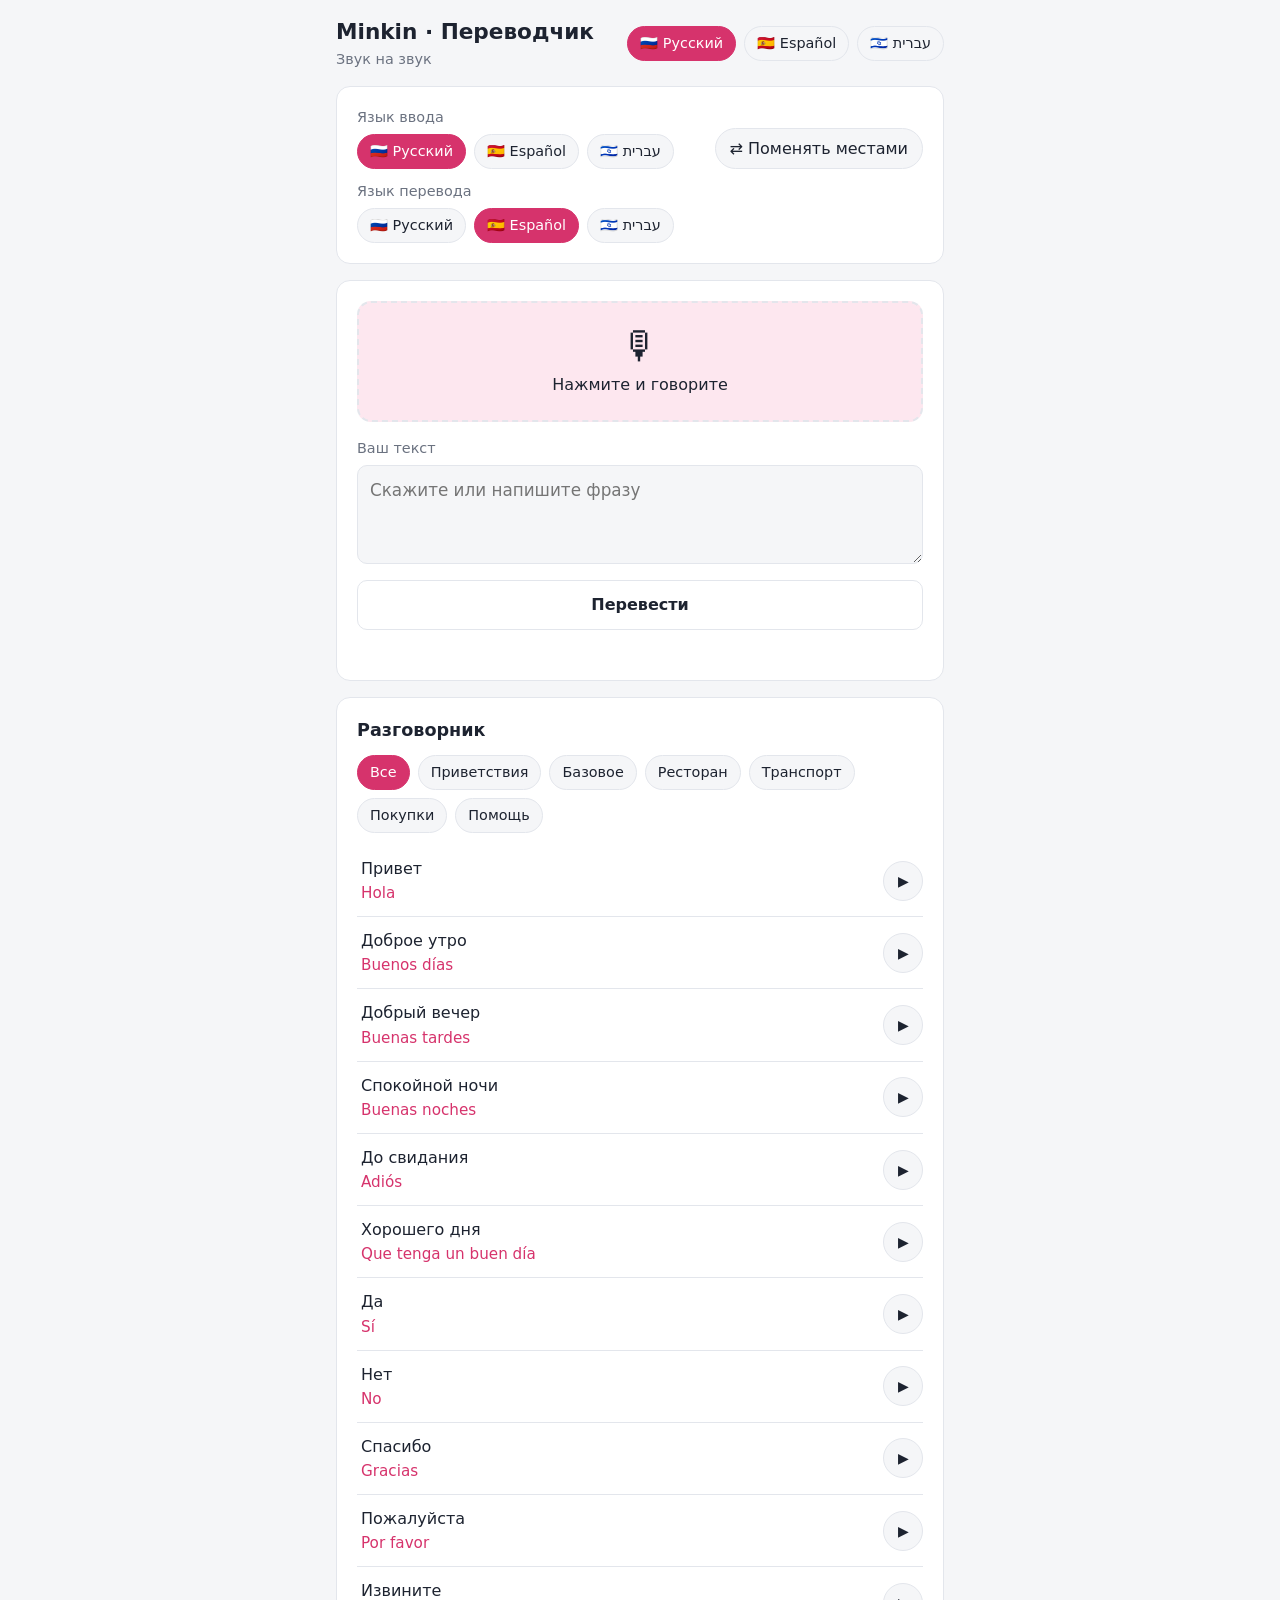
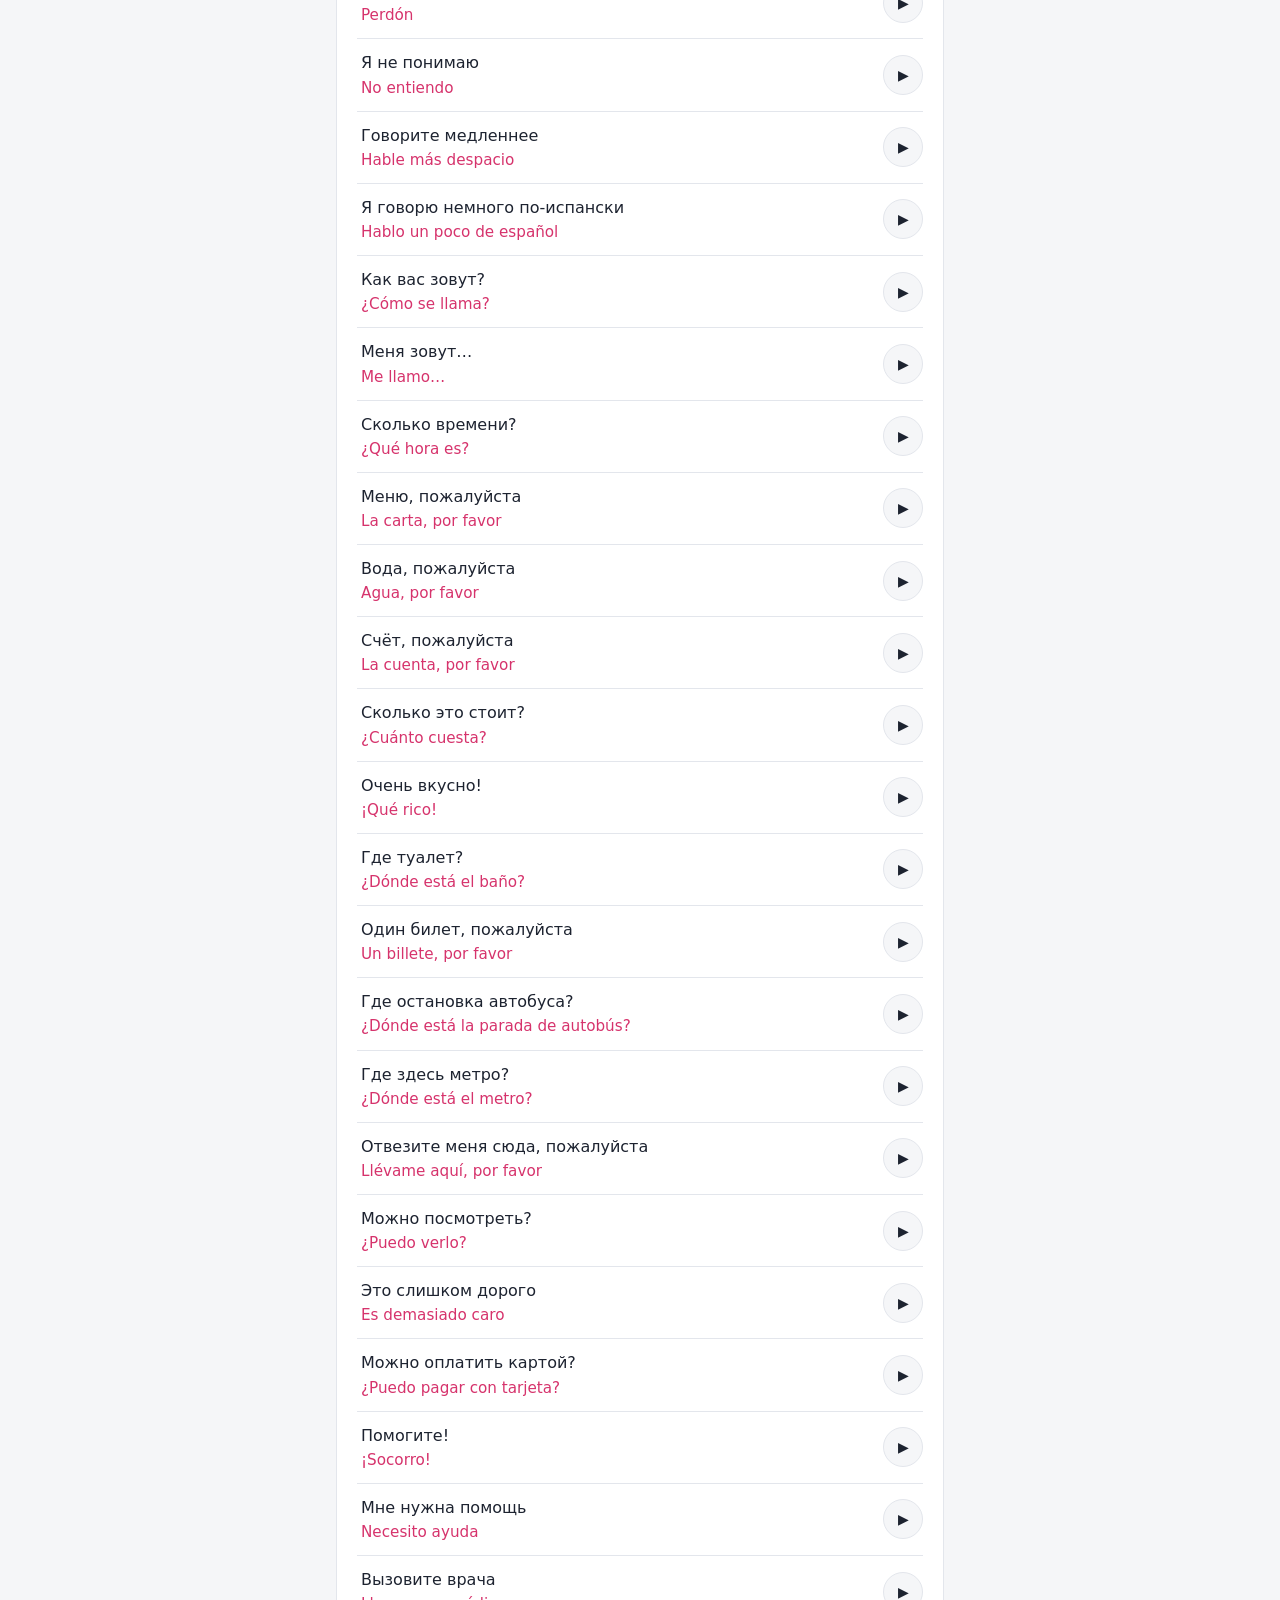
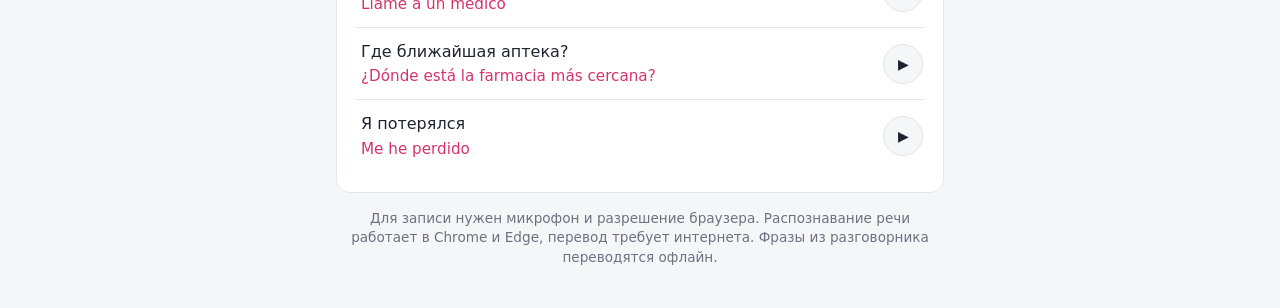
==== index.html @ 47551ef1 "Rename app to Minkin and add sharing of translations - Header and document title: Minkin, tagline pe" ====
<!doctype html>
<html lang="ru">
<head>
<meta charset="utf-8">
<meta name="viewport" content="width=device-width, initial-scale=1, viewport-fit=cover">
<title>Minkin</title>
<style>
:root {
  --bg: #f5f6f8;
  --card: #ffffff;
  --text: #1d2330;
  --muted: #6b7280;
  --accent: #d6336c;
  --accent-soft: #fde7ef;
  --border: #e3e6ec;
  --radius: 14px;
  color-scheme: light;
}

@media (prefers-color-scheme: dark) {
  :root:not([data-theme=light]) {
    --bg: #14171f;
    --card: #1e222c;
    --text: #e8eaf0;
    --muted: #9aa1b2;
    --accent: #ff6b9a;
    --accent-soft: #3a2230;
    --border: #2d3340;
    color-scheme: dark;
  }
}

:root[data-theme=dark] {
  --bg: #14171f;
  --card: #1e222c;
  --text: #e8eaf0;
  --muted: #9aa1b2;
  --accent: #ff6b9a;
  --accent-soft: #3a2230;
  --border: #2d3340;
  color-scheme: dark;
}

* {
  box-sizing: border-box;
}

body {
  margin: 0;
  background: var(--bg);
  color: var(--text);
  font-family: system-ui, -apple-system, 'Segoe UI', Roboto, sans-serif;
  line-height: 1.45;
}

.app {
  max-width: 640px;
  margin: 0 auto;
  padding-block: 16px;
  padding-left: max(16px, env(safe-area-inset-left, 0px));
  padding-right: max(16px, env(safe-area-inset-right, 0px));
}

.app-header {
  display: flex;
  flex-wrap: wrap;
  align-items: center;
  justify-content: space-between;
  gap: 12px;
  margin-bottom: 16px;
}

.brand h1 {
  font-size: 1.35rem;
  margin: 0;
}

.tagline {
  margin: 2px 0 0;
  color: var(--muted);
  font-size: 0.9rem;
}

.share {
  display: flex;
  flex-wrap: wrap;
  gap: 8px;
  margin-top: 12px;
}

.chips {
  display: flex;
  flex-wrap: wrap;
  gap: 8px;
}

.chip {
  border: 1px solid var(--border);
  background: var(--bg);
  color: var(--text);
  padding: 6px 12px;
  border-radius: 999px;
  font: inherit;
  font-size: 0.9rem;
  cursor: pointer;
  white-space: nowrap;
}

.chip.is-active {
  background: var(--accent);
  border-color: var(--accent);
  color: #fff;
}

.card {
  background: var(--card);
  border: 1px solid var(--border);
  border-radius: var(--radius);
  padding: 20px;
  margin-bottom: 16px;
}

.card h2 {
  font-size: 1.1rem;
  margin: 0 0 12px;
}

.lang-row {
  display: flex;
  flex-wrap: wrap;
  align-items: flex-end;
  gap: 12px;
}

.lang-group {
  flex: 1 1 220px;
  min-width: 0;
}

.lang-label {
  display: block;
  font-size: 0.9rem;
  color: var(--muted);
  margin-bottom: 6px;
}

.swap {
  flex: none;
  padding: 8px 14px;
  border-radius: 999px;
  border: 1px solid var(--border);
  background: var(--bg);
  color: var(--text);
  font: inherit;
  cursor: pointer;
}

.mic {
  display: flex;
  flex-direction: column;
  align-items: center;
  gap: 8px;
  width: 100%;
  padding: 24px 12px;
  margin-bottom: 16px;
  border: 2px dashed var(--border);
  border-radius: var(--radius);
  background: var(--accent-soft);
  color: var(--text);
  font: inherit;
  cursor: pointer;
  transition: transform 0.1s ease;
}

.mic:active {
  transform: scale(0.98);
}

.mic:disabled {
  opacity: 0.5;
  cursor: not-allowed;
}

.mic-icon {
  font-size: 2.4rem;
  line-height: 1;
}

.mic.is-listening {
  border-style: solid;
  border-color: var(--accent);
  animation: pulse 1.4s ease-in-out infinite;
}

@keyframes pulse {
  0%, 100% { box-shadow: 0 0 0 0 rgba(214, 51, 108, 0.35); }
  50% { box-shadow: 0 0 0 12px rgba(214, 51, 108, 0); }
}

.field-label {
  display: block;
  font-size: 0.9rem;
  color: var(--muted);
  margin-bottom: 6px;
}

textarea {
  width: 100%;
  padding: 12px;
  border: 1px solid var(--border);
  border-radius: 10px;
  background: var(--bg);
  color: var(--text);
  font: inherit;
  font-size: 1.05rem;
  resize: vertical;
  margin-bottom: 10px;
}

textarea:focus {
  outline: 2px solid var(--accent);
  outline-offset: 1px;
}

.btn {
  width: 100%;
  padding: 12px 16px;
  border-radius: 10px;
  font: inherit;
  font-weight: 600;
  cursor: pointer;
  border: 1px solid transparent;
}

.btn:disabled {
  opacity: 0.6;
  cursor: wait;
}

.btn-primary {
  background: var(--accent);
  color: #fff;
}

.btn-secondary {
  background: transparent;
  color: var(--text);
  border-color: var(--border);
}

.result {
  margin-top: 16px;
  padding: 16px;
  border-radius: 10px;
  background: var(--bg);
  border: 1px solid var(--border);
}

.result-source {
  color: var(--muted);
  margin: 0 0 6px;
}

.result-target {
  font-size: 1.4rem;
  font-weight: 600;
  margin: 0 0 14px;
}

.status {
  min-height: 1.2em;
  margin: 12px 0 0;
  color: var(--muted);
  font-size: 0.95rem;
}

.filters {
  display: flex;
  flex-wrap: wrap;
  gap: 8px;
  margin-bottom: 12px;
}

.phrase-list {
  list-style: none;
  margin: 0;
  padding: 0;
}

.phrase {
  display: flex;
  align-items: center;
  gap: 8px;
  border-top: 1px solid var(--border);
}

.phrase:first-child {
  border-top: 0;
}

.phrase-pick {
  flex: 1;
  display: flex;
  flex-direction: column;
  align-items: flex-start;
  gap: 2px;
  padding: 12px 4px;
  border: 0;
  background: transparent;
  color: var(--text);
  text-align: start;
  font: inherit;
  cursor: pointer;
  min-width: 0;
}

.phrase-target {
  color: var(--accent);
  font-size: 0.95rem;
}

.icon-btn {
  flex: none;
  width: 40px;
  height: 40px;
  border-radius: 50%;
  border: 1px solid var(--border);
  background: var(--bg);
  color: var(--text);
  cursor: pointer;
  font-size: 0.9rem;
}

.footer-note {
  color: var(--muted);
  font-size: 0.85rem;
  text-align: center;
  margin: 8px 0 24px;
}
</style>
</head>
<body>
<main class="app">
  <header class="app-header">
    <div class="brand">
      <h1 data-i18n="appTitle">Minkin · Переводчик</h1>
      <p class="tagline" data-i18n="tagline">Звук на звук</p>
    </div>
    <div class="chips" id="ui-langs" role="radiogroup" data-i18n-aria="uiLang"></div>
  </header>

  <section class="card">
    <div class="lang-row">
      <div class="lang-group">
        <span class="lang-label" data-i18n="inputLabel">Язык ввода</span>
        <div class="chips" id="input-langs" role="radiogroup" data-i18n-aria="inputLabel"></div>
      </div>
      <button type="button" id="swap-btn" class="swap" data-i18n="swap">⇄ Поменять местами</button>
      <div class="lang-group">
        <span class="lang-label" data-i18n="outputLabel">Язык перевода</span>
        <div class="chips" id="output-langs" role="radiogroup" data-i18n-aria="outputLabel"></div>
      </div>
    </div>
  </section>

  <section class="card">
    <button type="button" id="mic" class="mic">
      <span class="mic-icon" aria-hidden="true">🎙</span>
      <span id="mic-label"></span>
    </button>

    <label class="field-label" for="source-text" data-i18n="textLabel">Ваш текст</label>
    <textarea id="source-text" rows="3" data-i18n-placeholder="textPlaceholder"></textarea>
    <button type="button" id="translate-btn" class="btn btn-secondary" data-i18n="translate">Перевести</button>

    <div id="result" class="result" hidden>
      <p class="result-source" id="result-source" dir="auto"></p>
      <p class="result-target" id="result-target"></p>
      <button type="button" id="play-btn" class="btn btn-primary" data-i18n="play">▶ Воспроизвести</button>
      <div class="share">
        <button type="button" id="share-native" class="chip" data-i18n="share">Поделиться</button>
        <button type="button" id="share-wa" class="chip">WhatsApp</button>
        <button type="button" id="share-mail" class="chip" data-i18n="email">Email</button>
        <button type="button" id="share-copy" class="chip" data-i18n="copy">Копировать</button>
      </div>
    </div>

    <p id="status" class="status" role="status" aria-live="polite"></p>
  </section>

  <section class="card">
    <h2 data-i18n="phrasebook">Разговорник</h2>
    <div class="filters chips" id="filters"></div>
    <ul class="phrase-list" id="phrase-list"></ul>
  </section>

  <p class="footer-note" data-i18n="footer"></p>
</main>

<script>
const LANGS = {
  ru: { name: 'Русский', flag: '🇷🇺', speech: 'ru-RU', api: 'ru', dir: 'ltr' },
  es: { name: 'Español', flag: '🇪🇸', speech: 'es-ES', api: 'es', dir: 'ltr' },
  he: { name: 'עברית', flag: '🇮🇱', speech: 'he-IL', api: 'he', dir: 'rtl' },
};
const CODES = Object.keys(LANGS);
const CATEGORIES = ['greet', 'basic', 'food', 'transport', 'shop', 'help'];
const TRANSLATE_URL = 'https://api.mymemory.translated.net/get';
const MIC_ERRORS = {
  'not-allowed': 'micNotAllowed',
  'no-speech': 'noSpeech',
  'audio-capture': 'micNotFound',
  network: 'networkError',
};

const UI = {
  ru: {
    appTitle: 'Minkin · Переводчик',
    tagline: 'Звук на звук',
    share: 'Поделиться',
    email: 'Email',
    copy: 'Копировать',
    copied: 'Скопировано',
    copyError: 'Не удалось скопировать',
    uiLang: 'Язык интерфейса',
    inputLabel: 'Язык ввода',
    outputLabel: 'Язык перевода',
    swap: '⇄ Поменять местами',
    micIdle: 'Нажмите и говорите',
    micListening: 'Слушаю… нажмите, чтобы остановить',
    micUnsupported: 'Микрофон недоступен в этом браузере',
    textLabel: 'Ваш текст',
    textPlaceholder: 'Скажите или напишите фразу',
    translate: 'Перевести',
    play: '▶ Воспроизвести',
    phrasebook: 'Разговорник',
    all: 'Все',
    enterText: 'Сначала скажите или напишите фразу.',
    translating: 'Перевожу…',
    translateError: 'Не удалось перевести',
    checkInternet: 'Проверьте интернет или попробуйте фразу из разговорника.',
    noSpeech: 'Речь не распознана. Попробуйте ещё раз.',
    micNotAllowed: 'Нет доступа к микрофону. Разрешите его в настройках браузера.',
    micNotFound: 'Микрофон не найден.',
    networkError: 'Ошибка сети при распознавании речи.',
    speechUnsupported: 'Распознавание речи не поддерживается этим браузером. Введите текст вручную.',
    ttsUnsupported: 'Озвучка не поддерживается этим браузером.',
    footer: 'Для записи нужен микрофон и разрешение браузера. Распознавание речи работает в Chrome и Edge, перевод требует интернета. Фразы из разговорника переводятся офлайн.',
    showTranslation: 'Показать перевод',
    playAria: 'Воспроизвести',
    categories: { greet: 'Приветствия', basic: 'Базовое', food: 'Ресторан', transport: 'Транспорт', shop: 'Покупки', help: 'Помощь' },
  },
  es: {
    appTitle: 'Minkin · Traductor',
    tagline: 'Sonido a sonido',
    share: 'Compartir',
    email: 'Correo',
    copy: 'Copiar',
    copied: 'Copiado',
    copyError: 'No se pudo copiar',
    uiLang: 'Idioma de la aplicación',
    inputLabel: 'Idioma de entrada',
    outputLabel: 'Idioma de traducción',
    swap: '⇄ Intercambiar',
    micIdle: 'Pulse y hable',
    micListening: 'Escuchando… pulse para parar',
    micUnsupported: 'El micrófono no está disponible en este navegador',
    textLabel: 'Su texto',
    textPlaceholder: 'Hable o escriba una frase',
    translate: 'Traducir',
    play: '▶ Reproducir',
    phrasebook: 'Guía de frases',
    all: 'Todas',
    enterText: 'Primero diga o escriba una frase.',
    translating: 'Traduciendo…',
    translateError: 'No se pudo traducir',
    checkInternet: 'Compruebe la conexión o pruebe una frase de la guía.',
    noSpeech: 'No se reconoció la voz. Inténtelo de nuevo.',
    micNotAllowed: 'No hay acceso al micrófono. Permítalo en la configuración del navegador.',
    micNotFound: 'No se encontró ningún micrófono.',
    networkError: 'Error de red al reconocer la voz.',
    speechUnsupported: 'Este navegador no admite el reconocimiento de voz. Escriba el texto a mano.',
    ttsUnsupported: 'Este navegador no admite la reproducción de voz.',
    footer: 'Para grabar se necesitan el micrófono y su permiso. El reconocimiento de voz funciona en Chrome y Edge; la traducción necesita internet. Las frases de la guía se traducen sin conexión.',
    showTranslation: 'Ver traducción',
    playAria: 'Reproducir',
    categories: { greet: 'Saludos', basic: 'Básico', food: 'Restaurante', transport: 'Transporte', shop: 'Compras', help: 'Ayuda' },
  },
  he: {
    appTitle: 'Minkin · מתרגם',
    tagline: 'קול לקול',
    share: 'שתף',
    email: 'אימייל',
    copy: 'העתק',
    copied: 'הועתק',
    copyError: 'ההעתקה נכשלה',
    uiLang: 'שפת הממשק',
    inputLabel: 'שפת קלט',
    outputLabel: 'שפת תרגום',
    swap: '⇄ החלף',
    micIdle: 'לחצו ודברו',
    micListening: 'מקשיב… לחצו כדי לעצור',
    micUnsupported: 'המיקרופון אינו זמין בדפדפן הזה',
    textLabel: 'הטקסט שלכם',
    textPlaceholder: 'דברו או הקלידו משפט',
    translate: 'תרגם',
    play: '▶ השמע',
    phrasebook: 'שיחון',
    all: 'הכול',
    enterText: 'קודם דברו או הקלידו משפט.',
    translating: 'מתרגם…',
    translateError: 'התרגום נכשל',
    checkInternet: 'בדקו את החיבור לאינטרנט או נסו משפט מהשיחון.',
    noSpeech: 'הדיבור לא זוהה. נסו שוב.',
    micNotAllowed: 'אין גישה למיקרופון. אשרו אותה בהגדרות הדפדפן.',
    micNotFound: 'לא נמצא מיקרופון.',
    networkError: 'שגיאת רשת בזיהוי הדיבור.',
    speechUnsupported: 'הדפדפן הזה לא תומך בזיהוי דיבור. הקלידו את הטקסט.',
    ttsUnsupported: 'הדפדפן הזה לא תומך בהשמעה קולית.',
    footer: 'להקלטה צריך מיקרופון ואישור הדפדפן. זיהוי הדיבור עובד ב-Chrome וב-Edge; התרגום דורש אינטרנט. משפטי השיחון מתורגמים גם בלי אינטרנט.',
    showTranslation: 'הצג תרגום',
    playAria: 'השמע',
    categories: { greet: 'ברכות', basic: 'בסיסי', food: 'מסעדה', transport: 'תחבורה', shop: 'קניות', help: 'עזרה' },
  },
};

// Фразы разговорника. category — id раздела, ru / es / he — текст на каждом языке.
const PHRASES = [
  { category: 'greet', ru: 'Привет', he: 'שלום', es: 'Hola' },
  { category: 'greet', ru: 'Доброе утро', he: 'בוקר טוב', es: 'Buenos días' },
  { category: 'greet', ru: 'Добрый вечер', he: 'ערב טוב', es: 'Buenas tardes' },
  { category: 'greet', ru: 'Спокойной ночи', he: 'לילה טוב', es: 'Buenas noches' },
  { category: 'greet', ru: 'До свидания', he: 'להתראות', es: 'Adiós' },
  { category: 'greet', ru: 'Хорошего дня', he: 'יום טוב', es: 'Que tenga un buen día' },

  { category: 'basic', ru: 'Да', he: 'כן', es: 'Sí' },
  { category: 'basic', ru: 'Нет', he: 'לא', es: 'No' },
  { category: 'basic', ru: 'Спасибо', he: 'תודה', es: 'Gracias' },
  { category: 'basic', ru: 'Пожалуйста', he: 'בבקשה', es: 'Por favor' },
  { category: 'basic', ru: 'Извините', he: 'סליחה', es: 'Perdón' },
  { category: 'basic', ru: 'Я не понимаю', he: 'אני לא מבין', es: 'No entiendo' },
  { category: 'basic', ru: 'Говорите медленнее', he: 'תדבר לאט', es: 'Hable más despacio' },
  { category: 'basic', ru: 'Я говорю немного по-испански', he: 'אני מדבר קצת ספרדית', es: 'Hablo un poco de español' },
  { category: 'basic', ru: 'Как вас зовут?', he: 'איך קוראים לך?', es: '¿Cómo se llama?' },
  { category: 'basic', ru: 'Меня зовут…', he: 'קוראים לי…', es: 'Me llamo…' },
  { category: 'basic', ru: 'Сколько времени?', he: 'מה השעה?', es: '¿Qué hora es?' },

  { category: 'food', ru: 'Меню, пожалуйста', he: 'תפריט, בבקשה', es: 'La carta, por favor' },
  { category: 'food', ru: 'Вода, пожалуйста', he: 'מים, בבקשה', es: 'Agua, por favor' },
  { category: 'food', ru: 'Счёт, пожалуйста', he: 'החשבון, בבקשה', es: 'La cuenta, por favor' },
  { category: 'food', ru: 'Сколько это стоит?', he: 'כמה זה עולה?', es: '¿Cuánto cuesta?' },
  { category: 'food', ru: 'Очень вкусно!', he: 'טעים מאוד!', es: '¡Qué rico!' },
  { category: 'food', ru: 'Где туалет?', he: 'איפה השירותים?', es: '¿Dónde está el baño?' },

  { category: 'transport', ru: 'Один билет, пожалуйста', he: 'כרטיס אחד, בבקשה', es: 'Un billete, por favor' },
  { category: 'transport', ru: 'Где остановка автобуса?', he: 'איפה התחנה של האוטובוס?', es: '¿Dónde está la parada de autobús?' },
  { category: 'transport', ru: 'Где здесь метро?', he: 'איפה הרכבת התחתית?', es: '¿Dónde está el metro?' },
  { category: 'transport', ru: 'Отвезите меня сюда, пожалуйста', he: 'תיקח אותי לכאן, בבקשה', es: 'Llévame aquí, por favor' },

  { category: 'shop', ru: 'Можно посмотреть?', he: 'אפשר לראות?', es: '¿Puedo verlo?' },
  { category: 'shop', ru: 'Это слишком дорого', he: 'זה יקר מדי', es: 'Es demasiado caro' },
  { category: 'shop', ru: 'Можно оплатить картой?', he: 'אפשר לשלם בכרטיס?', es: '¿Puedo pagar con tarjeta?' },

  { category: 'help', ru: 'Помогите!', he: 'עזרה!', es: '¡Socorro!' },
  { category: 'help', ru: 'Мне нужна помощь', he: 'אני צריך עזרה', es: 'Necesito ayuda' },
  { category: 'help', ru: 'Вызовите врача', he: 'תקראו לרופא', es: 'Llame a un médico' },
  { category: 'help', ru: 'Где ближайшая аптека?', he: 'איפה בית המרקחת הכי קרוב?', es: '¿Dónde está la farmacia más cercana?' },
  { category: 'help', ru: 'Я потерялся', he: 'אני אבוד', es: 'Me he perdido' },
];

const SpeechRecognitionAPI = window.SpeechRecognition || window.webkitSpeechRecognition;

const state = {
  ui: 'ru',
  source: 'ru',
  target: 'es',
  recognizer: null,
  filter: 'all',
};

const el = {
  uiLangs: document.getElementById('ui-langs'),
  inputLangs: document.getElementById('input-langs'),
  outputLangs: document.getElementById('output-langs'),
  swapBtn: document.getElementById('swap-btn'),
  mic: document.getElementById('mic'),
  micLabel: document.getElementById('mic-label'),
  sourceText: document.getElementById('source-text'),
  translateBtn: document.getElementById('translate-btn'),
  result: document.getElementById('result'),
  resultSource: document.getElementById('result-source'),
  resultTarget: document.getElementById('result-target'),
  playBtn: document.getElementById('play-btn'),
  shareNative: document.getElementById('share-native'),
  shareWa: document.getElementById('share-wa'),
  shareMail: document.getElementById('share-mail'),
  shareCopy: document.getElementById('share-copy'),
  status: document.getElementById('status'),
  filters: document.getElementById('filters'),
  phraseList: document.getElementById('phrase-list'),
};

function t(key) {
  const dict = UI[state.ui] || UI.ru;
  return dict[key] !== undefined ? dict[key] : UI.ru[key];
}

function loadPrefs() {
  try {
    const saved = JSON.parse(localStorage.getItem('phrasebook-prefs') || '{}');
    if (UI[saved.ui]) state.ui = saved.ui;
    if (LANGS[saved.source]) state.source = saved.source;
    if (LANGS[saved.target]) state.target = saved.target;
  } catch (error) {
    console.warn(error);
  }
  if (state.source === state.target) {
    state.target = CODES.find((code) => code !== state.source);
  }
}

function savePrefs() {
  try {
    localStorage.setItem('phrasebook-prefs', JSON.stringify({
      ui: state.ui,
      source: state.source,
      target: state.target,
    }));
  } catch (error) {
    console.warn(error);
  }
}

function setStatus(message) {
  el.status.textContent = message;
}

function chipButton(code, active, onClick) {
  const btn = document.createElement('button');
  btn.type = 'button';
  btn.className = 'chip' + (active ? ' is-active' : '');
  btn.setAttribute('role', 'radio');
  btn.setAttribute('aria-checked', String(active));
  btn.textContent = `${LANGS[code].flag} ${LANGS[code].name}`;
  btn.addEventListener('click', onClick);
  return btn;
}

function renderUiLangs() {
  el.uiLangs.innerHTML = '';
  CODES.forEach((code) => {
    el.uiLangs.appendChild(chipButton(code, state.ui === code, () => {
      state.ui = code;
      savePrefs();
      applyUI();
    }));
  });
}

function renderLangChips() {
  el.inputLangs.innerHTML = '';
  el.outputLangs.innerHTML = '';
  CODES.forEach((code) => {
    el.inputLangs.appendChild(chipButton(code, state.source === code, () => setSource(code)));
    el.outputLangs.appendChild(chipButton(code, state.target === code, () => setTarget(code)));
  });
}

function categoryName(id) {
  return id === 'all' ? t('all') : UI[state.ui].categories[id];
}

function renderFilters() {
  el.filters.innerHTML = '';
  ['all', ...CATEGORIES].forEach((id) => {
    const btn = document.createElement('button');
    btn.type = 'button';
    btn.className = 'chip' + (state.filter === id ? ' is-active' : '');
    btn.textContent = categoryName(id);
    btn.addEventListener('click', () => {
      state.filter = id;
      renderFilters();
      renderPhrases();
    });
    el.filters.appendChild(btn);
  });
}

function renderPhrases() {
  const visible = PHRASES.filter((p) => state.filter === 'all' || p.category === state.filter);
  el.phraseList.innerHTML = '';

  visible.forEach((phrase) => {
    const item = document.createElement('li');
    item.className = 'phrase';

    const pick = document.createElement('button');
    pick.type = 'button';
    pick.className = 'phrase-pick';
    pick.setAttribute('aria-label', `${t('showTranslation')}: ${phrase[state.source]}`);

    const source = document.createElement('span');
    source.lang = state.source;
    source.dir = LANGS[state.source].dir;
    source.textContent = phrase[state.source];

    const target = document.createElement('span');
    target.className = 'phrase-target';
    target.lang = state.target;
    target.dir = LANGS[state.target].dir;
    target.textContent = phrase[state.target];

    pick.append(source, target);
    pick.addEventListener('click', () => {
      el.sourceText.value = phrase[state.source];
      showResult(phrase[state.source], phrase[state.target]);
    });

    const play = document.createElement('button');
    play.type = 'button';
    play.className = 'icon-btn';
    play.setAttribute('aria-label', `${t('playAria')}: ${phrase[state.target]}`);
    play.textContent = '▶';
    play.addEventListener('click', () => speak(phrase[state.target], state.target));

    item.append(pick, play);
    el.phraseList.appendChild(item);
  });
}

function updateMicLabel() {
  if (!SpeechRecognitionAPI) {
    el.micLabel.textContent = t('micUnsupported');
  } else {
    el.micLabel.textContent = state.recognizer ? t('micListening') : t('micIdle');
  }
  el.mic.classList.toggle('is-listening', Boolean(state.recognizer));
  el.mic.disabled = !SpeechRecognitionAPI;
}

function applyUI() {
  document.documentElement.lang = state.ui;
  document.documentElement.dir = LANGS[state.ui] && state.ui === 'he' ? 'rtl' : 'ltr';
  document.title = t('appTitle');
  document.querySelectorAll('[data-i18n]').forEach((node) => {
    node.textContent = t(node.dataset.i18n);
  });
  document.querySelectorAll('[data-i18n-placeholder]').forEach((node) => {
    node.placeholder = t(node.dataset.i18nPlaceholder);
  });
  document.querySelectorAll('[data-i18n-aria]').forEach((node) => {
    node.setAttribute('aria-label', t(node.dataset.i18nAria));
  });
  renderUiLangs();
  renderLangChips();
  renderFilters();
  renderPhrases();
  updateMicLabel();
}

// Меняет языки. Если сменился язык ввода, старый текст очищается.
function setLanguages(source, target) {
  if (source === target) return;
  const sourceChanged = source !== state.source;
  stopMic();
  state.source = source;
  state.target = target;
  if (sourceChanged) el.sourceText.value = '';
  el.sourceText.lang = source;
  el.sourceText.dir = LANGS[source].dir;
  el.result.hidden = true;
  setStatus('');
  savePrefs();
  renderLangChips();
  renderPhrases();
}

function setSource(code) {
  if (code === state.target) {
    setLanguages(code, state.source);
  } else {
    setLanguages(code, state.target);
  }
}

function setTarget(code) {
  if (code === state.source) {
    setLanguages(state.target, code);
  } else {
    setLanguages(state.source, code);
  }
}

function swapLanguages() {
  const translated = el.result.hidden ? '' : el.resultTarget.textContent;
  setLanguages(state.target, state.source);
  if (translated) el.sourceText.value = translated;
}

function normalize(text) {
  return text
    .toLowerCase()
    .replace(/[.,!?¿¡;:'«»—…-]/g, ' ')
    .replace(/\s+/g, ' ')
    .trim();
}

function findPhrase(text) {
  const query = normalize(text);
  if (!query) return null;
  return PHRASES.find((phrase) => normalize(phrase[state.source]) === query) || null;
}

function showResult(sourceText, targetText) {
  el.resultSource.textContent = sourceText;
  el.resultSource.lang = state.source;
  el.resultSource.dir = LANGS[state.source].dir;
  el.resultTarget.textContent = targetText;
  el.resultTarget.lang = state.target;
  el.resultTarget.dir = LANGS[state.target].dir;
  el.result.hidden = false;
  setStatus('');
}

// Текст для отправки: исходная фраза, перевод и подпись приложения.
function shareText() {
  return `${el.resultSource.textContent}\n${el.resultTarget.textContent}\n\nMinkin`;
}

async function shareNative() {
  try {
    await navigator.share({ title: 'Minkin', text: shareText() });
  } catch (error) {
    if (error.name !== 'AbortError') setStatus(error.message);
  }
}

function shareWhatsApp() {
  window.open(`https://wa.me/?text=${encodeURIComponent(shareText())}`, '_blank', 'noopener');
}

function shareEmail() {
  location.href = `mailto:?subject=${encodeURIComponent('Minkin')}&body=${encodeURIComponent(shareText())}`;
}

async function copyText() {
  try {
    await navigator.clipboard.writeText(shareText());
    setStatus(t('copied'));
  } catch (error) {
    setStatus(t('copyError'));
  }
}

function speak(text, lang) {
  if (!('speechSynthesis' in window)) {
    setStatus(t('ttsUnsupported'));
    return;
  }
  speechSynthesis.cancel();
  const utterance = new SpeechSynthesisUtterance(text);
  utterance.lang = LANGS[lang].speech;
  const voice = speechSynthesis.getVoices().find((v) => v.lang.toLowerCase().startsWith(LANGS[lang].api));
  if (voice) utterance.voice = voice;
  utterance.rate = 0.9;
  speechSynthesis.speak(utterance);
}

async function translate() {
  const text = el.sourceText.value.trim();
  if (!text) {
    setStatus(t('enterText'));
    return;
  }

  const phrase = findPhrase(text);
  if (phrase) {
    el.sourceText.value = phrase[state.source];
    showResult(phrase[state.source], phrase[state.target]);
    return;
  }

  setStatus(t('translating'));
  el.translateBtn.disabled = true;
  try {
    const params = new URLSearchParams({
      q: text,
      langpair: `${LANGS[state.source].api}|${LANGS[state.target].api}`,
    });
    const response = await fetch(`${TRANSLATE_URL}?${params}`);
    if (!response.ok) throw new Error(`HTTP ${response.status}`);
    const data = await response.json();
    if (data.responseStatus && data.responseStatus !== 200) {
      throw new Error(data.responseDetails || `статус ${data.responseStatus}`);
    }
    const translated = data.responseData && data.responseData.translatedText;
    if (!translated) throw new Error('пустой ответ');
    showResult(text, translated);
  } catch (error) {
    console.error(error);
    el.result.hidden = true;
    setStatus(`${t('translateError')} (${error.message}). ${t('checkInternet')}`);
  } finally {
    el.translateBtn.disabled = false;
  }
}

function startListening() {
  if (!SpeechRecognitionAPI) {
    setStatus(t('speechUnsupported'));
    return;
  }

  const recognizer = new SpeechRecognitionAPI();
  recognizer.lang = LANGS[state.source].speech;
  recognizer.interimResults = true;
  recognizer.continuous = false;
  recognizer.maxAlternatives = 1;

  let finalText = '';

  recognizer.onresult = (event) => {
    let interim = '';
    for (let i = event.resultIndex; i < event.results.length; i++) {
      const result = event.results[i];
      if (result.isFinal) {
        finalText += result[0].transcript;
      } else {
        interim += result[0].transcript;
      }
    }
    el.sourceText.value = (finalText + interim).trim();
  };

  recognizer.onerror = (event) => {
    if (event.error === 'aborted') return;
    const key = MIC_ERRORS[event.error];
    setStatus(key ? t(key) : event.error);
  };

  recognizer.onend = () => {
    if (state.recognizer !== recognizer) return;
    state.recognizer = null;
    updateMicLabel();
    if (el.sourceText.value.trim()) translate();
  };

  try {
    state.recognizer = recognizer;
    setStatus('');
    recognizer.start();
  } catch (error) {
    state.recognizer = null;
    setStatus(error.message);
  }
  updateMicLabel();
}

// Остановка без перевода: используется при смене языка.
function stopMic() {
  const recognizer = state.recognizer;
  if (!recognizer) return;
  state.recognizer = null;
  recognizer.abort();
  updateMicLabel();
}

function toggleMic() {
  if (state.recognizer) {
    state.recognizer.stop();
  } else {
    startListening();
  }
}

el.mic.addEventListener('click', toggleMic);
el.translateBtn.addEventListener('click', translate);
el.playBtn.addEventListener('click', () => speak(el.resultTarget.textContent, state.target));
el.shareNative.addEventListener('click', shareNative);
el.shareWa.addEventListener('click', shareWhatsApp);
el.shareMail.addEventListener('click', shareEmail);
el.shareCopy.addEventListener('click', copyText);
if (!navigator.share) el.shareNative.hidden = true;
el.swapBtn.addEventListener('click', swapLanguages);
el.sourceText.addEventListener('keydown', (event) => {
  if (event.key === 'Enter' && !event.shiftKey) {
    event.preventDefault();
    translate();
  }
});

loadPrefs();
el.sourceText.lang = state.source;
el.sourceText.dir = LANGS[state.source].dir;
applyUI();
</script>
</body>
</html>
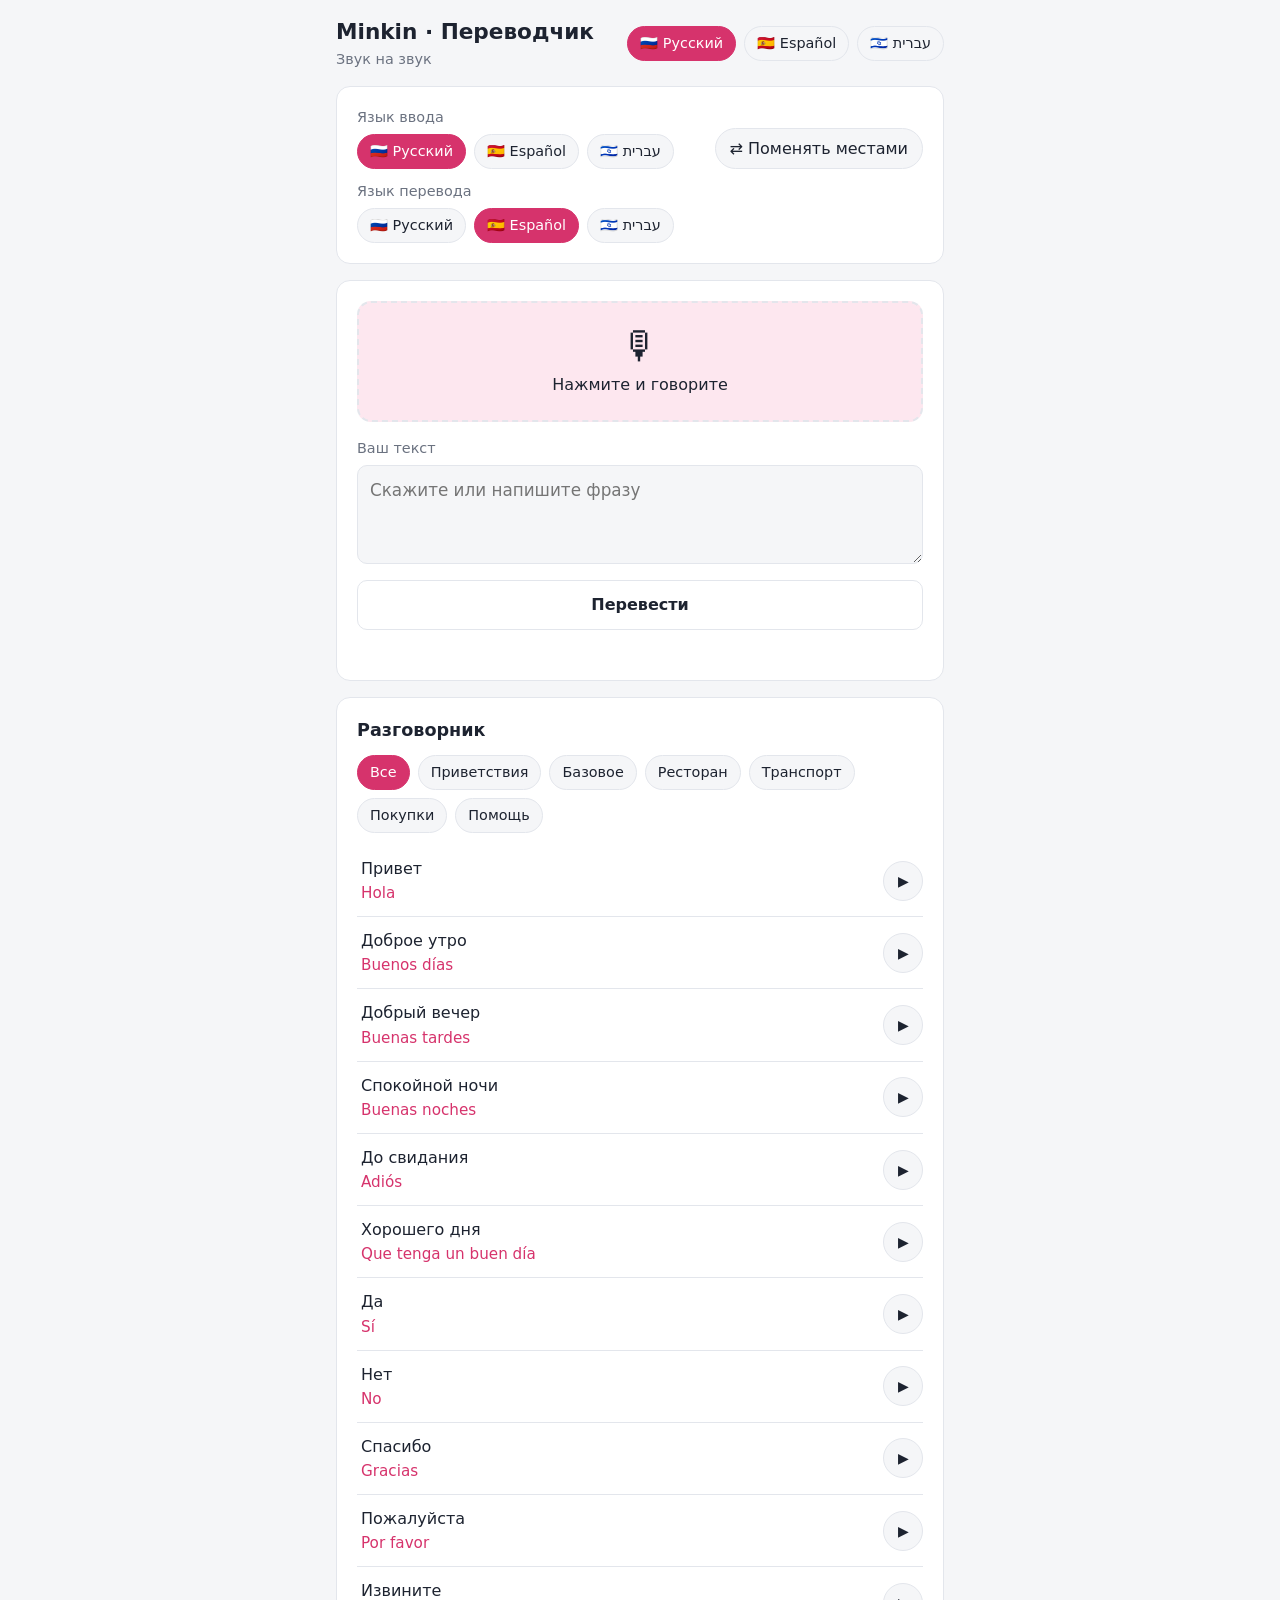
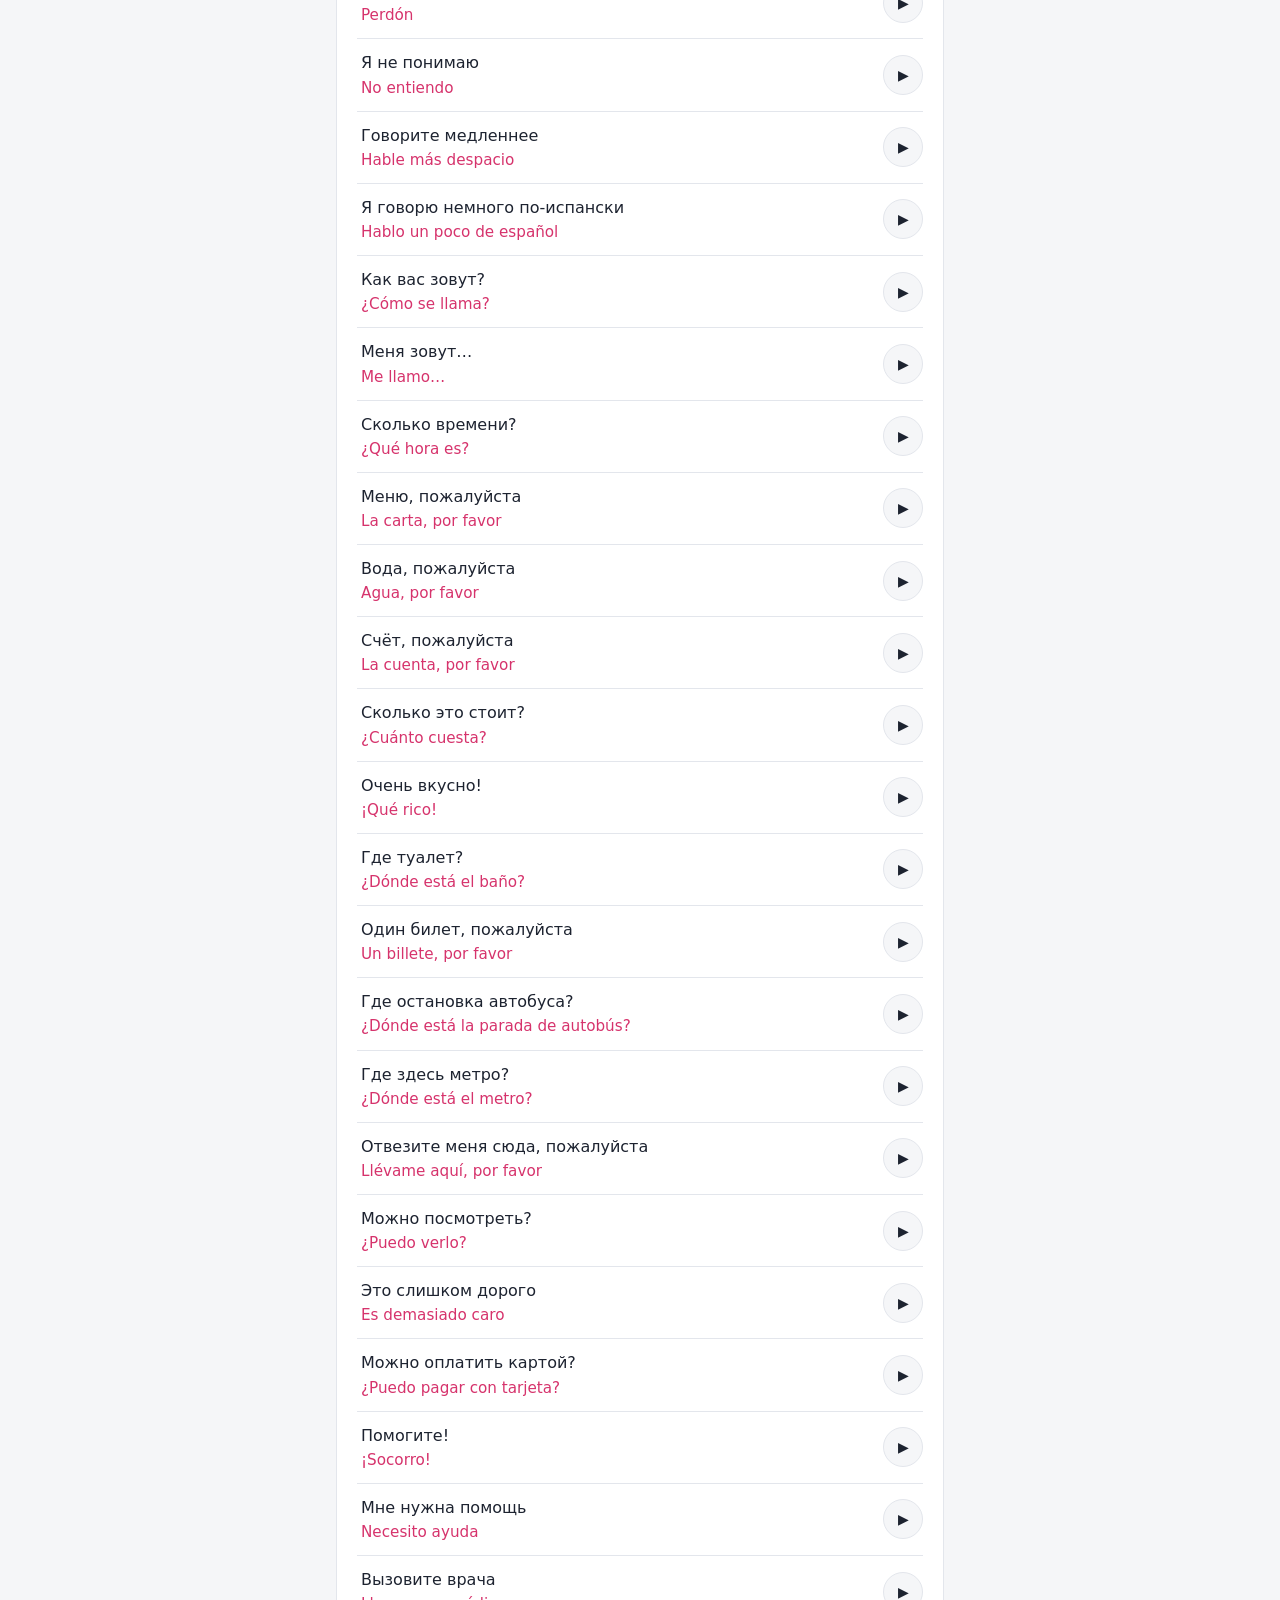
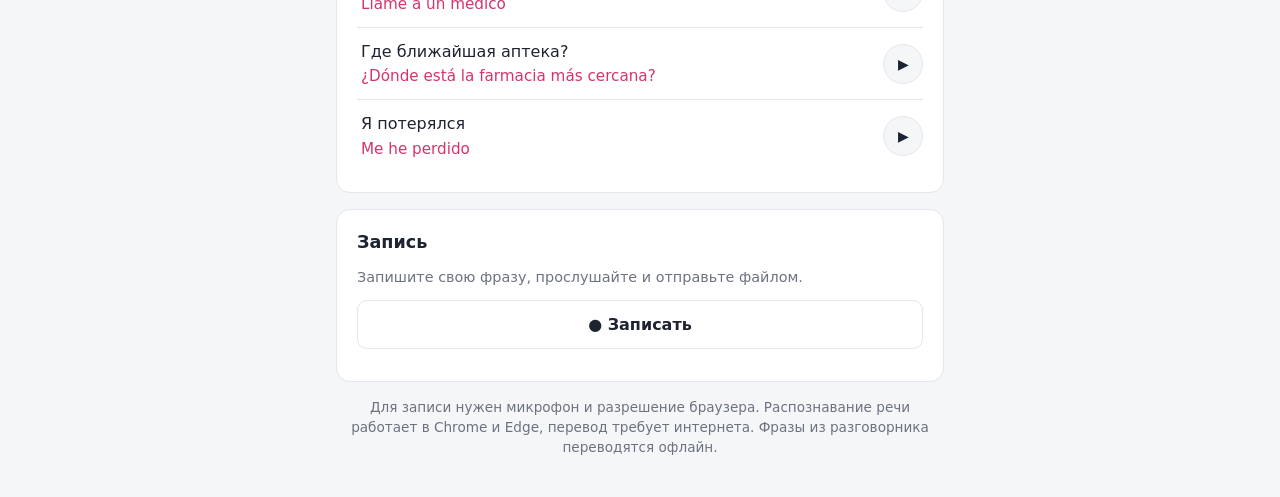
==== commit 997956e8: "Add free audio recording and sharing - Record the user's speech to an audio file in the browser (Med" ====
--- a/index.html
+++ b/index.html
@@ -81,11 +81,38 @@
   font-size: 0.9rem;
 }
 
+[hidden] {
+  display: none !important;
+}
+
 .share {
   display: flex;
   flex-wrap: wrap;
   gap: 8px;
   margin-top: 12px;
+}
+
+.hint {
+  margin: 0 0 12px;
+  color: var(--muted);
+  font-size: 0.9rem;
+}
+
+.rec-audio {
+  width: 100%;
+  margin-top: 12px;
+}
+
+.btn-record.is-recording {
+  background: var(--accent);
+  border-color: var(--accent);
+  color: #fff;
+}
+
+a.chip {
+  text-decoration: none;
+  display: inline-flex;
+  align-items: center;
 }
 
 .chips {
@@ -394,6 +421,17 @@
     <ul class="phrase-list" id="phrase-list"></ul>
   </section>
 
+  <section class="card">
+    <h2 data-i18n="recordTitle">Запись</h2>
+    <p class="hint" data-i18n="recordHint">Запишите свою фразу, прослушайте и отправьте файлом.</p>
+    <button type="button" id="record-btn" class="btn btn-secondary btn-record" data-i18n="record">● Записать</button>
+    <audio id="rec-audio" class="rec-audio" controls hidden></audio>
+    <div class="share">
+      <button type="button" id="share-audio" class="chip" data-i18n="shareAudio" hidden>Поделиться записью</button>
+      <a id="rec-download" class="chip" data-i18n="download" hidden>Скачать запись</a>
+    </div>
+  </section>
+
   <p class="footer-note" data-i18n="footer"></p>
 </main>
 
@@ -422,6 +460,13 @@
     copy: 'Копировать',
     copied: 'Скопировано',
     copyError: 'Не удалось скопировать',
+    recordTitle: 'Запись',
+    recordHint: 'Запишите свою фразу, прослушайте и отправьте файлом.',
+    record: '● Записать',
+    stopRecord: '■ Остановить запись',
+    shareAudio: 'Поделиться записью',
+    download: 'Скачать запись',
+    recordUnsupported: 'Запись не поддерживается этим браузером.',
     uiLang: 'Язык интерфейса',
     inputLabel: 'Язык ввода',
     outputLabel: 'Язык перевода',
@@ -458,6 +503,13 @@
     copy: 'Copiar',
     copied: 'Copiado',
     copyError: 'No se pudo copiar',
+    recordTitle: 'Grabación',
+    recordHint: 'Grabe su frase, escúchela y envíela como archivo.',
+    record: '● Grabar',
+    stopRecord: '■ Parar grabación',
+    shareAudio: 'Compartir grabación',
+    download: 'Descargar grabación',
+    recordUnsupported: 'Este navegador no admite grabación.',
     uiLang: 'Idioma de la aplicación',
     inputLabel: 'Idioma de entrada',
     outputLabel: 'Idioma de traducción',
@@ -494,6 +546,13 @@
     copy: 'העתק',
     copied: 'הועתק',
     copyError: 'ההעתקה נכשלה',
+    recordTitle: 'הקלטה',
+    recordHint: 'הקליטו את המשפט, השמיעו אותו ושלחו כקובץ.',
+    record: '● הקלט',
+    stopRecord: '■ עצור הקלטה',
+    shareAudio: 'שתף הקלטה',
+    download: 'הורד הקלטה',
+    recordUnsupported: 'הדפדפן הזה לא תומך בהקלטה.',
     uiLang: 'שפת הממשק',
     inputLabel: 'שפת קלט',
     outputLabel: 'שפת תרגום',
@@ -595,6 +654,10 @@
   shareWa: document.getElementById('share-wa'),
   shareMail: document.getElementById('share-mail'),
   shareCopy: document.getElementById('share-copy'),
+  recordBtn: document.getElementById('record-btn'),
+  recAudio: document.getElementById('rec-audio'),
+  shareAudio: document.getElementById('share-audio'),
+  recDownload: document.getElementById('rec-download'),
   status: document.getElementById('status'),
   filters: document.getElementById('filters'),
   phraseList: document.getElementById('phrase-list'),
@@ -756,6 +819,7 @@
   renderFilters();
   renderPhrases();
   updateMicLabel();
+  updateRecordButton();
 }
 
 // Меняет языки. Если сменился язык ввода, старый текст очищается.
@@ -850,6 +914,92 @@
   } catch (error) {
     setStatus(t('copyError'));
   }
+}
+
+// Запись речи в аудиофайл средствами браузера, без облачных сервисов.
+const rec = {
+  recorder: null,
+  chunks: [],
+  blob: null,
+  url: null,
+  ext: 'webm',
+};
+
+function recordingFile() {
+  return new File([rec.blob], `minkin-${Date.now()}.${rec.ext}`, { type: rec.blob.type });
+}
+
+function canShareRecording() {
+  try {
+    return Boolean(rec.blob) && Boolean(navigator.canShare) && navigator.canShare({ files: [recordingFile()] });
+  } catch (error) {
+    return false;
+  }
+}
+
+function updateRecordButton() {
+  el.recordBtn.textContent = rec.recorder ? t('stopRecord') : t('record');
+  el.recordBtn.classList.toggle('is-recording', Boolean(rec.recorder));
+}
+
+function showRecording() {
+  el.recAudio.src = rec.url;
+  el.recAudio.hidden = false;
+  el.recDownload.href = rec.url;
+  el.recDownload.download = `minkin-${Date.now()}.${rec.ext}`;
+  el.recDownload.hidden = false;
+  el.shareAudio.hidden = !canShareRecording();
+}
+
+async function shareRecording() {
+  try {
+    await navigator.share({ title: 'Minkin', files: [recordingFile()] });
+  } catch (error) {
+    if (error.name !== 'AbortError') setStatus(error.message);
+  }
+}
+
+async function toggleRecord() {
+  if (rec.recorder) {
+    rec.recorder.stop();
+    return;
+  }
+  if (!window.MediaRecorder || !navigator.mediaDevices) {
+    setStatus(t('recordUnsupported'));
+    return;
+  }
+
+  let stream;
+  try {
+    stream = await navigator.mediaDevices.getUserMedia({ audio: true });
+  } catch (error) {
+    setStatus(t('micNotAllowed'));
+    return;
+  }
+
+  const mime = ['audio/webm;codecs=opus', 'audio/webm', 'audio/mp4']
+    .find((type) => MediaRecorder.isTypeSupported(type)) || '';
+  const recorder = mime ? new MediaRecorder(stream, { mimeType: mime }) : new MediaRecorder(stream);
+  const type = (recorder.mimeType || mime || 'audio/webm').split(';')[0];
+
+  rec.chunks = [];
+  recorder.ondataavailable = (event) => {
+    if (event.data.size) rec.chunks.push(event.data);
+  };
+  recorder.onstop = () => {
+    stream.getTracks().forEach((track) => track.stop());
+    if (rec.url) URL.revokeObjectURL(rec.url);
+    rec.blob = new Blob(rec.chunks, { type });
+    rec.url = URL.createObjectURL(rec.blob);
+    rec.ext = type.includes('mp4') ? 'm4a' : 'webm';
+    rec.recorder = null;
+    updateRecordButton();
+    showRecording();
+  };
+
+  rec.recorder = recorder;
+  recorder.start();
+  updateRecordButton();
 }
 
 function speak(text, lang) {
@@ -981,6 +1131,8 @@
 el.shareMail.addEventListener('click', shareEmail);
 el.shareCopy.addEventListener('click', copyText);
 if (!navigator.share) el.shareNative.hidden = true;
+el.recordBtn.addEventListener('click', toggleRecord);
+el.shareAudio.addEventListener('click', shareRecording);
 el.swapBtn.addEventListener('click', swapLanguages);
 el.sourceText.addEventListener('keydown', (event) => {
   if (event.key === 'Enter' && !event.shiftKey) {
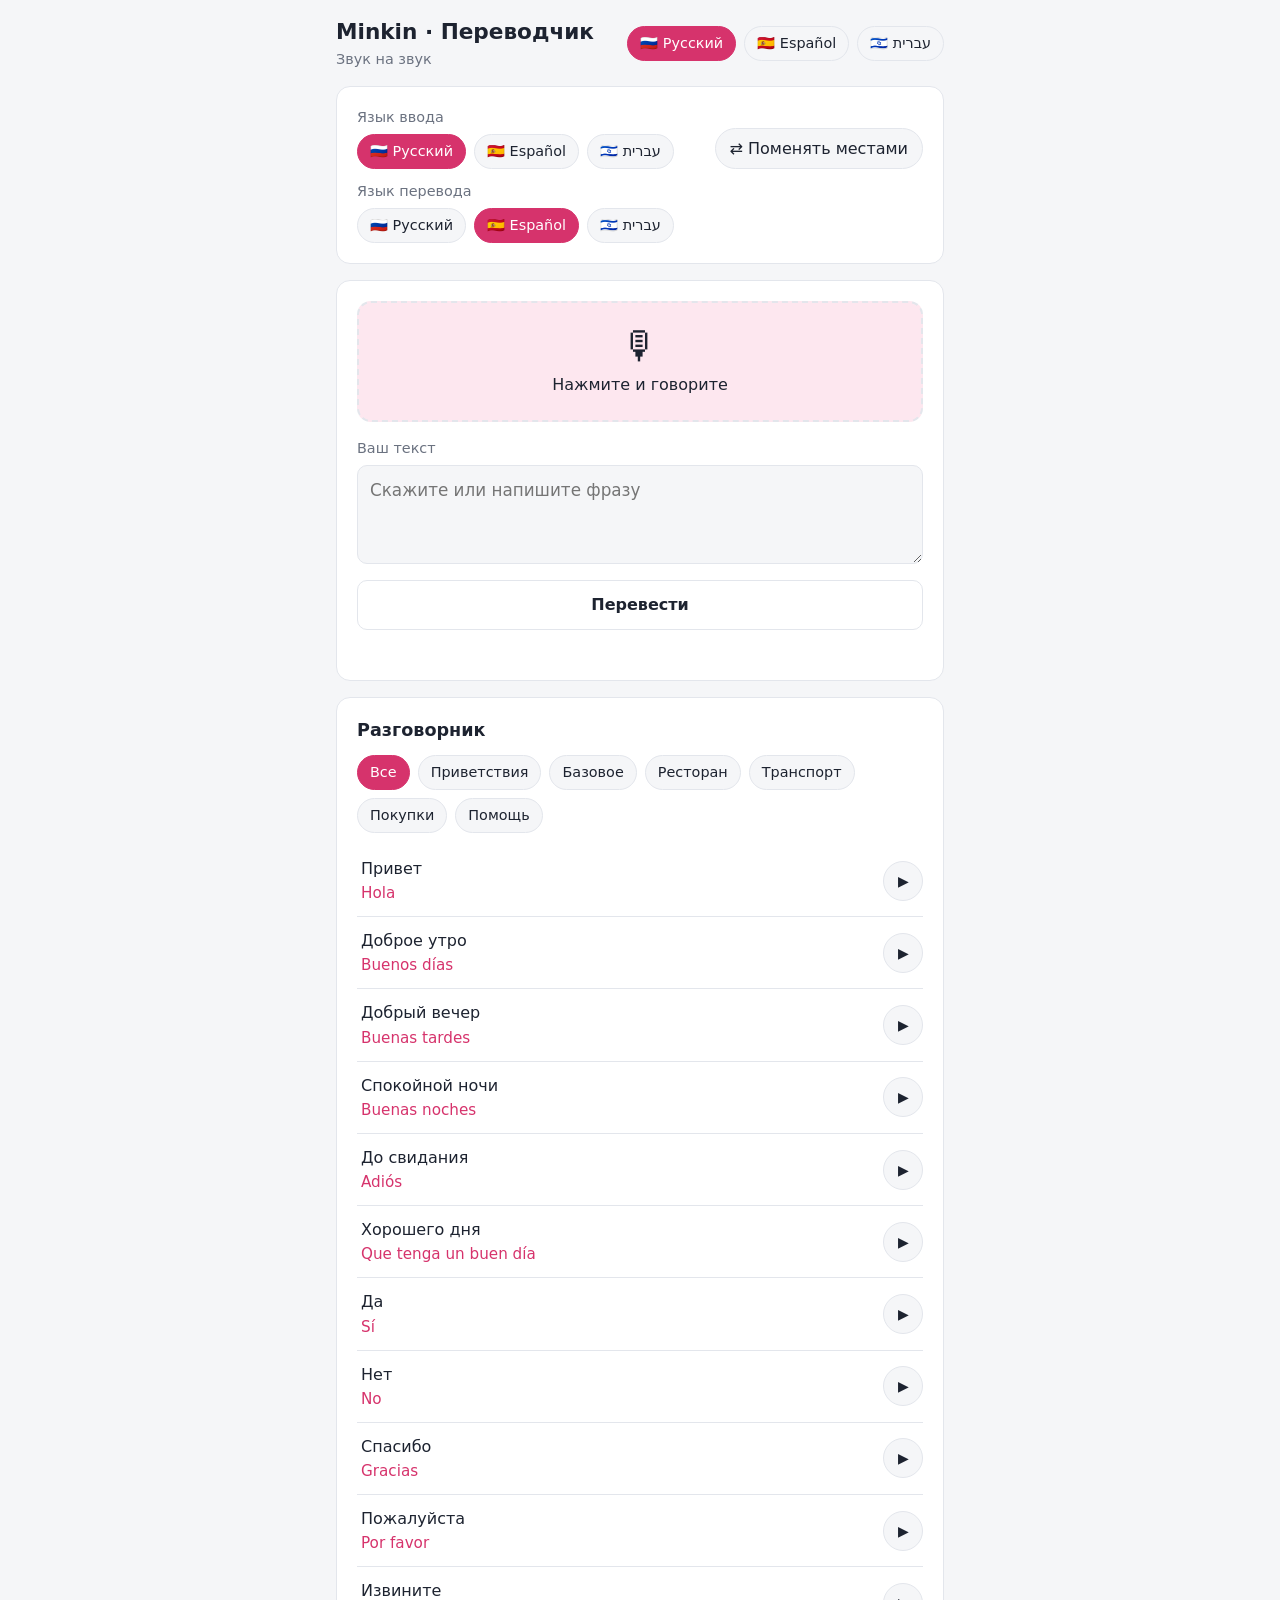
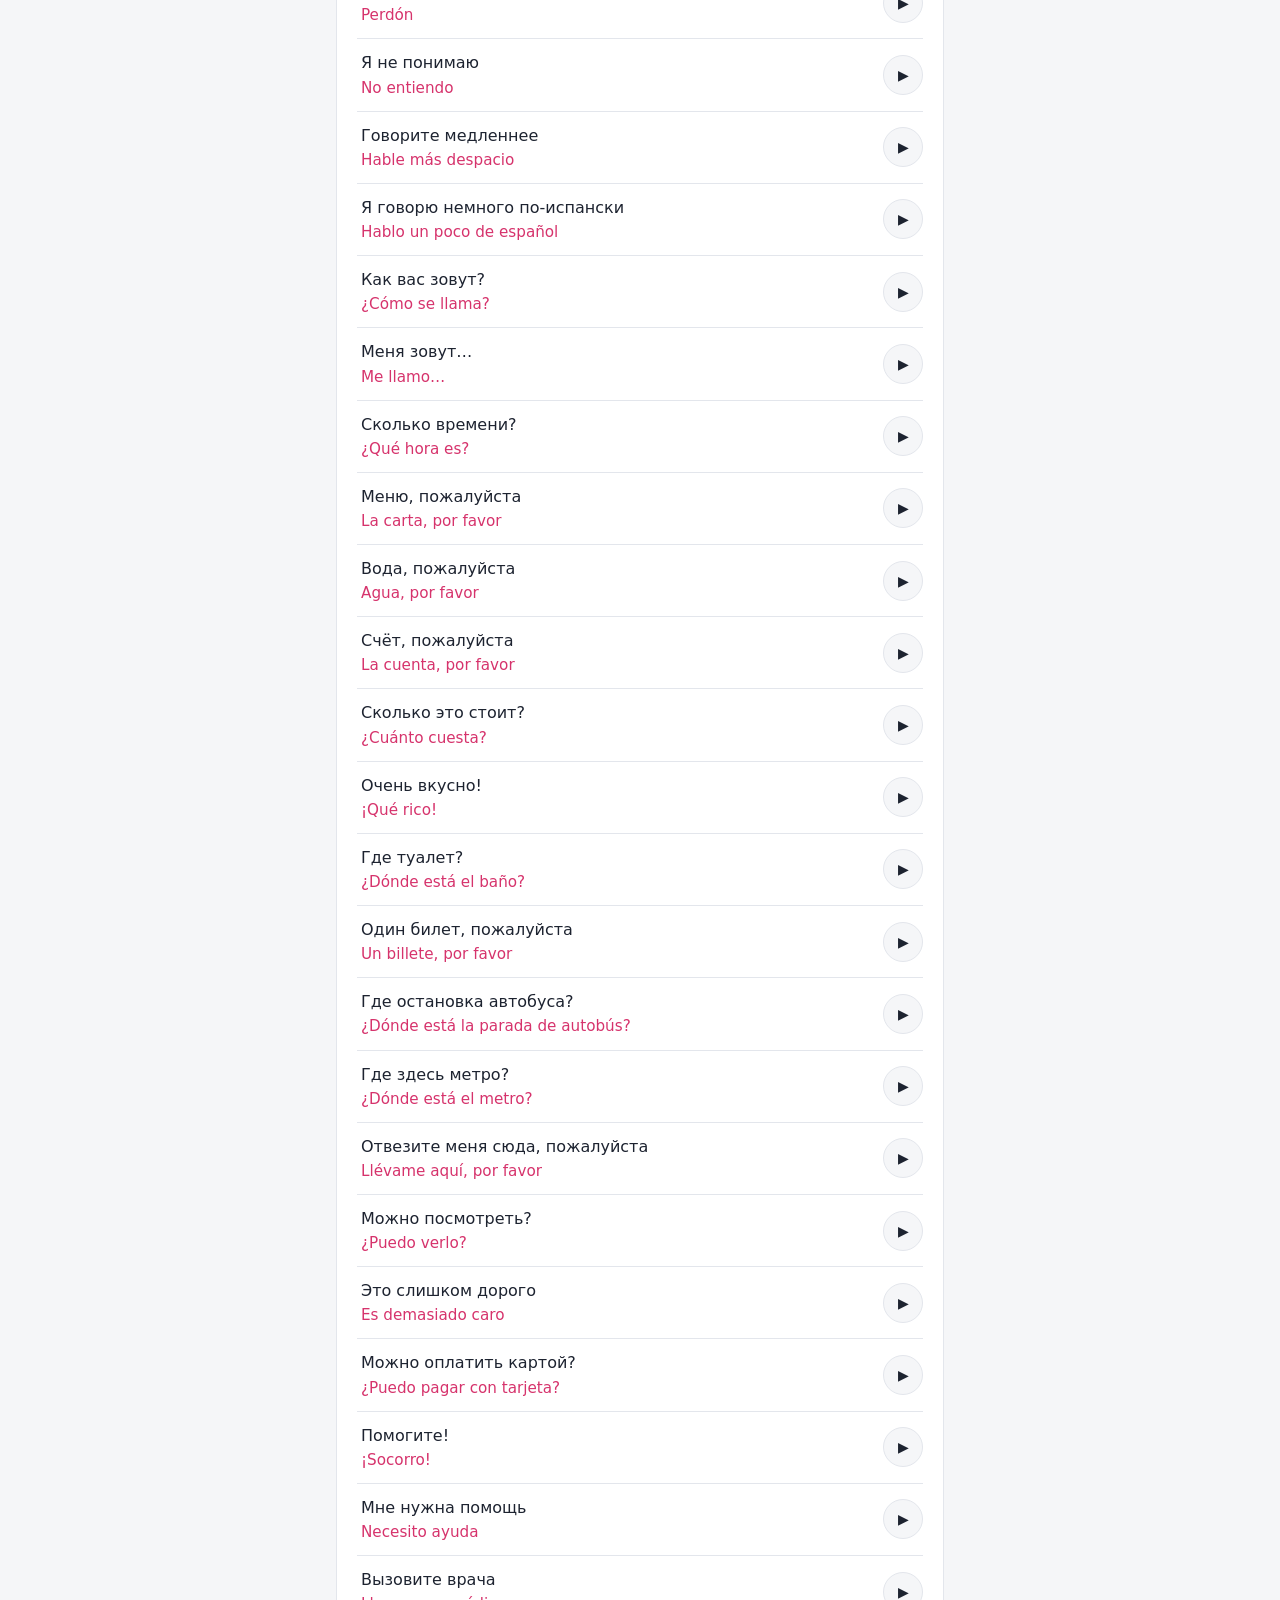
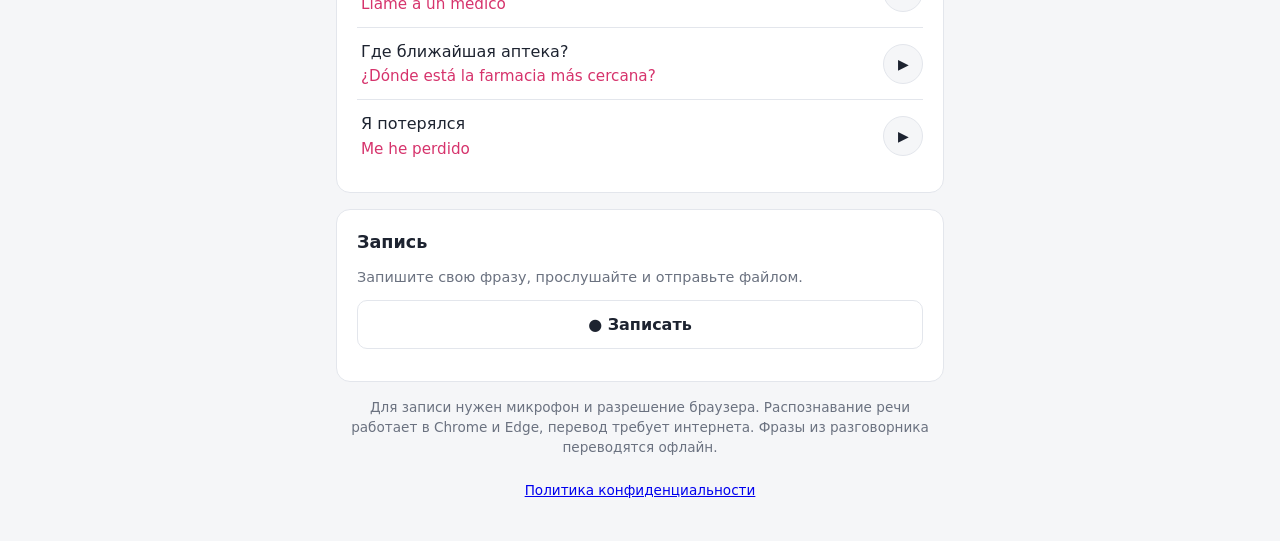
==== commit f91a63b2: "Make the app installable: manifest, icons, offline service worker, privacy page Co-Authored-By: Clau" ====
--- a/index.html
+++ b/index.html
@@ -4,6 +4,10 @@
 <meta charset="utf-8">
 <meta name="viewport" content="width=device-width, initial-scale=1, viewport-fit=cover">
 <title>Minkin</title>
+<link rel="manifest" href="manifest.webmanifest">
+<meta name="theme-color" content="#d6336c">
+<link rel="icon" href="icons/icon-192.png">
+<link rel="apple-touch-icon" href="icons/icon-192.png">
 <style>
 :root {
   --bg: #f5f6f8;
@@ -406,8 +410,6 @@
       <button type="button" id="play-btn" class="btn btn-primary" data-i18n="play">▶ Воспроизвести</button>
       <div class="share">
         <button type="button" id="share-native" class="chip" data-i18n="share">Поделиться</button>
-        <button type="button" id="share-wa" class="chip">WhatsApp</button>
-        <button type="button" id="share-mail" class="chip" data-i18n="email">Email</button>
         <button type="button" id="share-copy" class="chip" data-i18n="copy">Копировать</button>
       </div>
     </div>
@@ -433,6 +435,7 @@
   </section>
 
   <p class="footer-note" data-i18n="footer"></p>
+  <p class="footer-note"><a href="privacy.html">Политика конфиденциальности</a></p>
 </main>
 
 <script>
@@ -456,7 +459,6 @@
     appTitle: 'Minkin · Переводчик',
     tagline: 'Звук на звук',
     share: 'Поделиться',
-    email: 'Email',
     copy: 'Копировать',
     copied: 'Скопировано',
     copyError: 'Не удалось скопировать',
@@ -499,7 +501,6 @@
     appTitle: 'Minkin · Traductor',
     tagline: 'Sonido a sonido',
     share: 'Compartir',
-    email: 'Correo',
     copy: 'Copiar',
     copied: 'Copiado',
     copyError: 'No se pudo copiar',
@@ -542,7 +543,6 @@
     appTitle: 'Minkin · מתרגם',
     tagline: 'קול לקול',
     share: 'שתף',
-    email: 'אימייל',
     copy: 'העתק',
     copied: 'הועתק',
     copyError: 'ההעתקה נכשלה',
@@ -651,8 +651,6 @@
   resultTarget: document.getElementById('result-target'),
   playBtn: document.getElementById('play-btn'),
   shareNative: document.getElementById('share-native'),
-  shareWa: document.getElementById('share-wa'),
-  shareMail: document.getElementById('share-mail'),
   shareCopy: document.getElementById('share-copy'),
   recordBtn: document.getElementById('record-btn'),
   recAudio: document.getElementById('rec-audio'),
@@ -897,14 +895,6 @@
   } catch (error) {
     if (error.name !== 'AbortError') setStatus(error.message);
   }
-}
-
-function shareWhatsApp() {
-  window.open(`https://wa.me/?text=${encodeURIComponent(shareText())}`, '_blank', 'noopener');
-}
-
-function shareEmail() {
-  location.href = `mailto:?subject=${encodeURIComponent('Minkin')}&body=${encodeURIComponent(shareText())}`;
 }
 
 async function copyText() {
@@ -1127,8 +1117,6 @@
 el.translateBtn.addEventListener('click', translate);
 el.playBtn.addEventListener('click', () => speak(el.resultTarget.textContent, state.target));
 el.shareNative.addEventListener('click', shareNative);
-el.shareWa.addEventListener('click', shareWhatsApp);
-el.shareMail.addEventListener('click', shareEmail);
 el.shareCopy.addEventListener('click', copyText);
 if (!navigator.share) el.shareNative.hidden = true;
 el.recordBtn.addEventListener('click', toggleRecord);
@@ -1145,6 +1133,10 @@
 el.sourceText.lang = state.source;
 el.sourceText.dir = LANGS[state.source].dir;
 applyUI();
+
+if ('serviceWorker' in navigator) {
+  navigator.serviceWorker.register('sw.js');
+}
 </script>
 </body>
 </html>
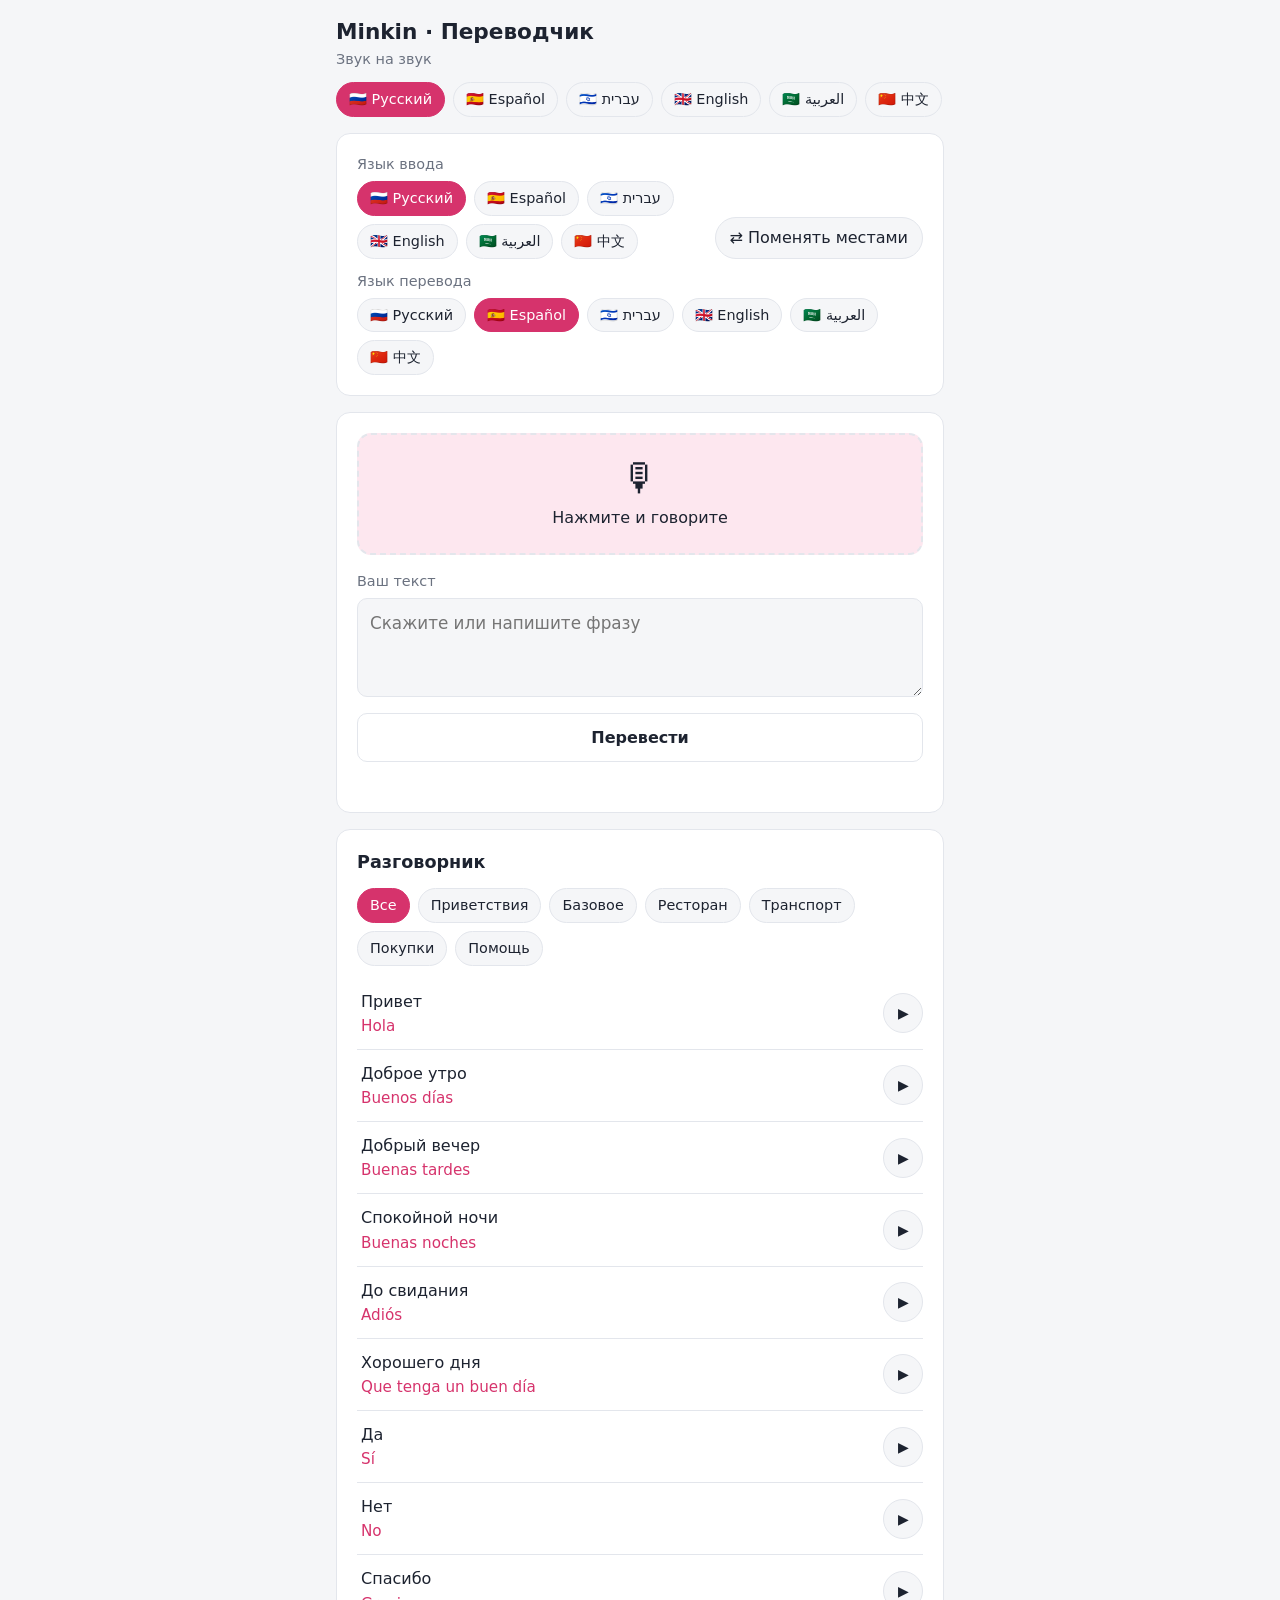
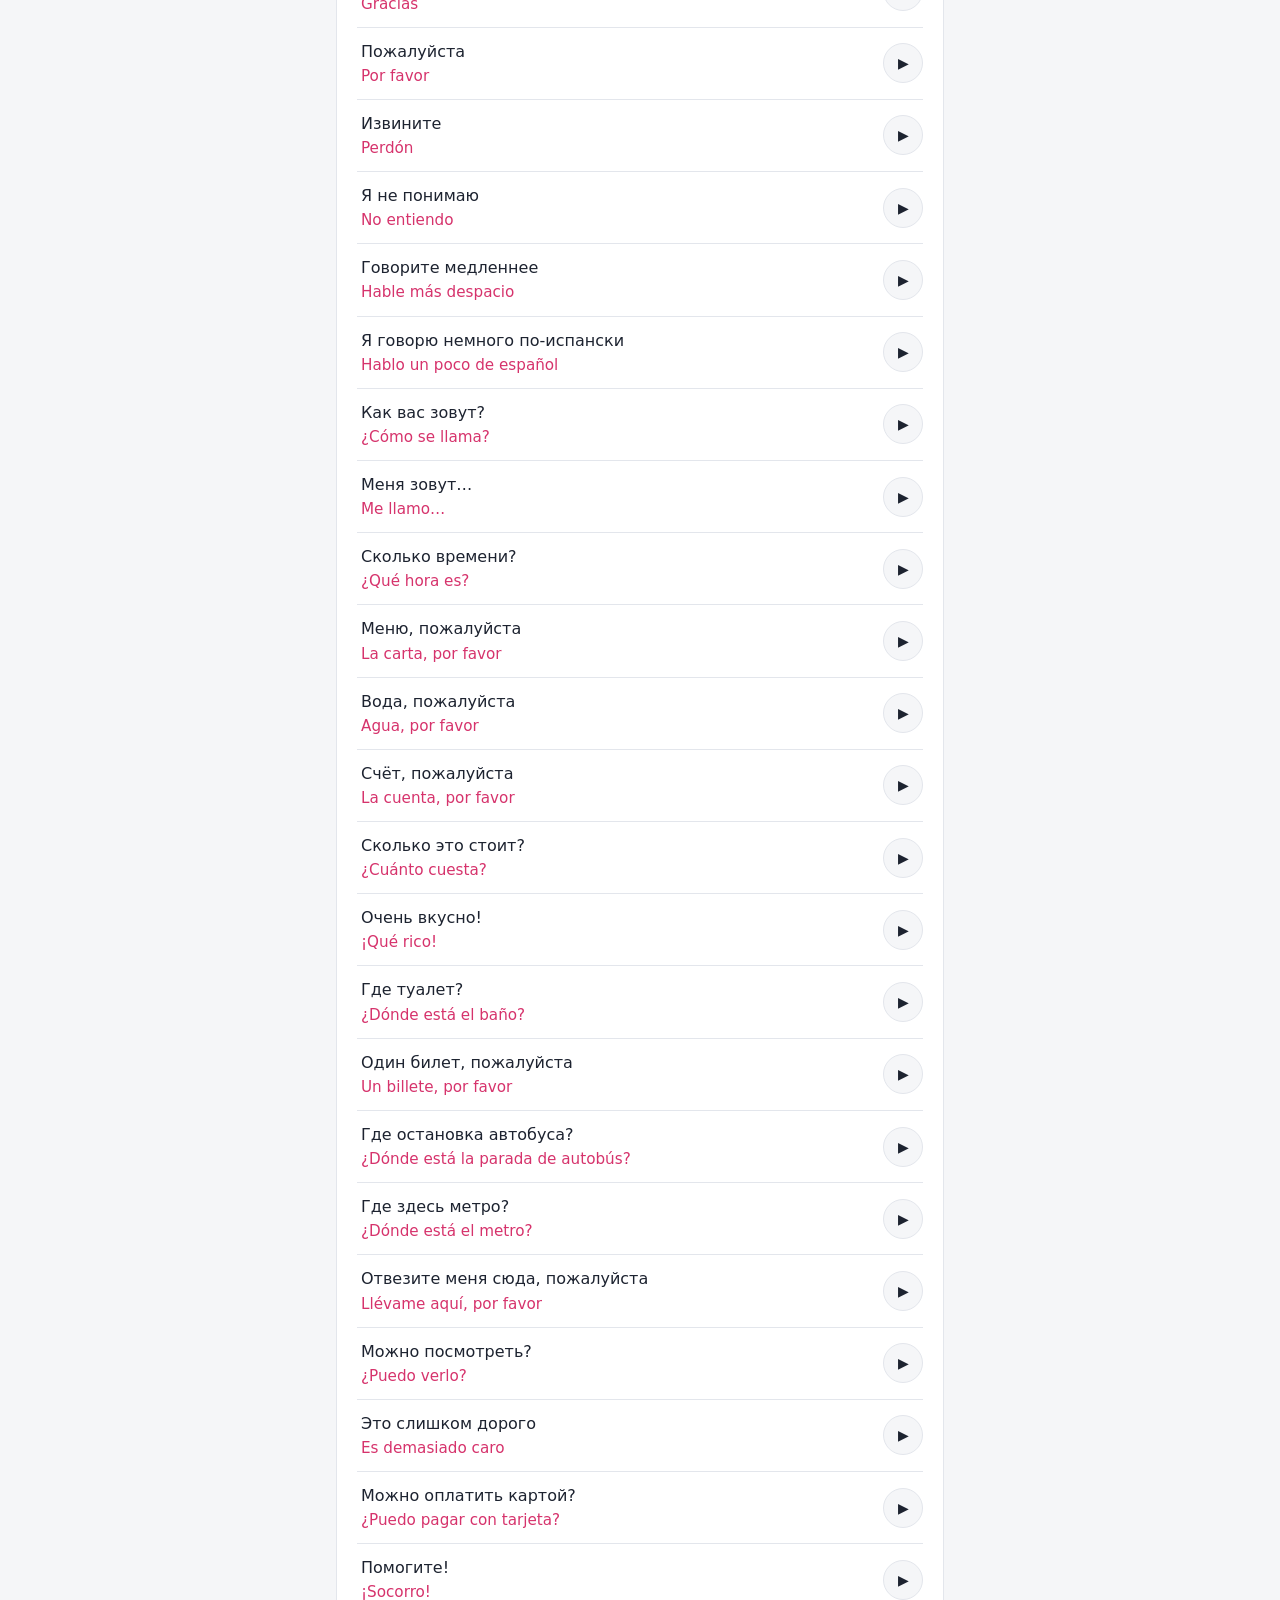
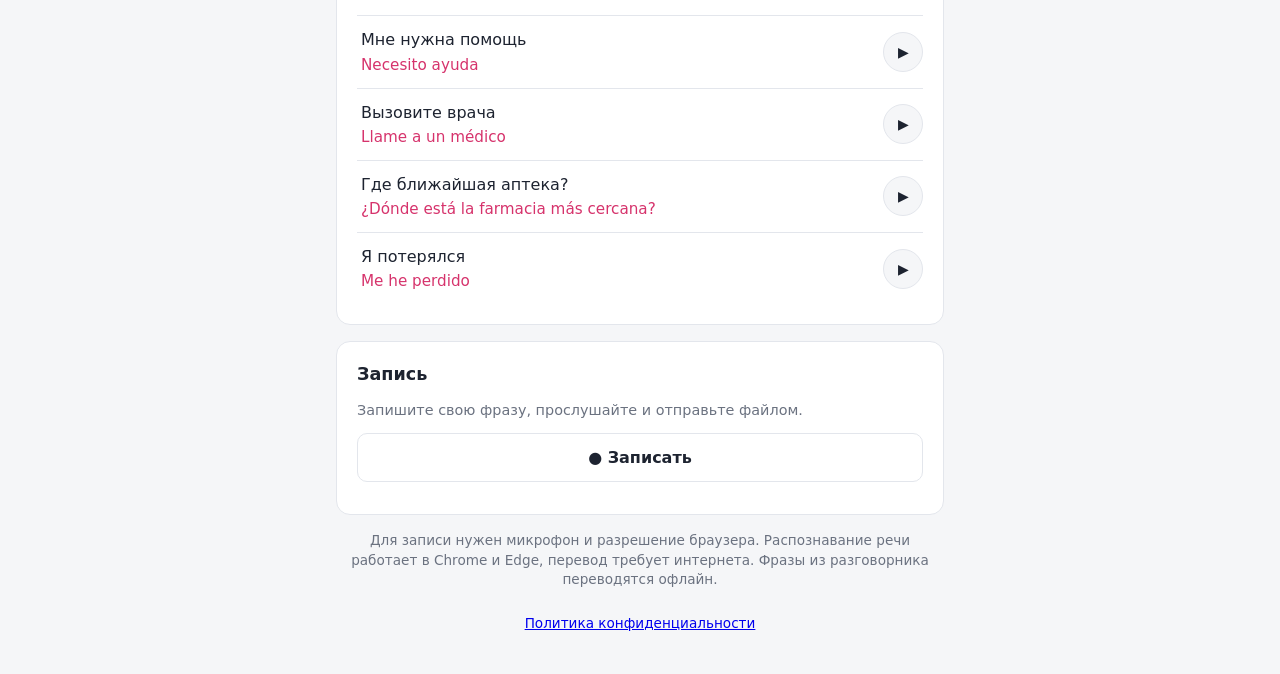
==== commit b33784e6: "Add English, Arabic and Chinese to the interface, input and output languages - Language chips for en" ====
--- a/index.html
+++ b/index.html
@@ -443,6 +443,9 @@
   ru: { name: 'Русский', flag: '🇷🇺', speech: 'ru-RU', api: 'ru', dir: 'ltr' },
   es: { name: 'Español', flag: '🇪🇸', speech: 'es-ES', api: 'es', dir: 'ltr' },
   he: { name: 'עברית', flag: '🇮🇱', speech: 'he-IL', api: 'he', dir: 'rtl' },
+  en: { name: 'English', flag: '🇬🇧', speech: 'en-US', api: 'en', dir: 'ltr' },
+  ar: { name: 'العربية', flag: '🇸🇦', speech: 'ar-SA', api: 'ar', dir: 'rtl' },
+  zh: { name: '中文', flag: '🇨🇳', speech: 'zh-CN', api: 'zh-CN', dir: 'ltr' },
 };
 const CODES = Object.keys(LANGS);
 const CATEGORIES = ['greet', 'basic', 'food', 'transport', 'shop', 'help'];
@@ -581,6 +584,132 @@
     playAria: 'השמע',
     categories: { greet: 'ברכות', basic: 'בסיסי', food: 'מסעדה', transport: 'תחבורה', shop: 'קניות', help: 'עזרה' },
   },
+  en: {
+    appTitle: 'Minkin · Interpreter',
+    tagline: 'Sound to sound',
+    share: 'Share',
+    copy: 'Copy',
+    copied: 'Copied',
+    copyError: 'Could not copy',
+    recordTitle: 'Recording',
+    recordHint: 'Record your phrase, listen to it and send it as a file.',
+    record: '● Record',
+    stopRecord: '■ Stop recording',
+    shareAudio: 'Share recording',
+    download: 'Download recording',
+    recordUnsupported: 'Recording is not supported by this browser.',
+    uiLang: 'Interface language',
+    inputLabel: 'Input language',
+    outputLabel: 'Translation language',
+    swap: '⇄ Swap',
+    micIdle: 'Press and speak',
+    micListening: 'Listening… press to stop',
+    micUnsupported: 'Microphone is not available in this browser',
+    textLabel: 'Your text',
+    textPlaceholder: 'Say or type a phrase',
+    translate: 'Translate',
+    play: '▶ Play',
+    phrasebook: 'Phrasebook',
+    all: 'All',
+    enterText: 'First say or type a phrase.',
+    translating: 'Translating…',
+    translateError: 'Translation failed',
+    checkInternet: 'Check your internet connection or try a phrase from the phrasebook.',
+    noSpeech: 'No speech recognized. Try again.',
+    micNotAllowed: 'No access to the microphone. Allow it in browser settings.',
+    micNotFound: 'No microphone found.',
+    networkError: 'Network error during speech recognition.',
+    speechUnsupported: 'This browser does not support speech recognition. Type the text.',
+    ttsUnsupported: 'This browser does not support speech playback.',
+    footer: 'Recording needs a microphone and browser permission. Speech recognition works in Chrome and Edge; translation needs internet. Phrasebook phrases are translated offline.',
+    showTranslation: 'Show translation',
+    playAria: 'Play',
+    categories: { greet: 'Greetings', basic: 'Basics', food: 'Restaurant', transport: 'Transport', shop: 'Shopping', help: 'Help' },
+  },
+  ar: {
+    appTitle: 'Minkin · مترجم',
+    tagline: 'صوت إلى صوت',
+    share: 'مشاركة',
+    copy: 'نسخ',
+    copied: 'تم النسخ',
+    copyError: 'تعذر النسخ',
+    recordTitle: 'تسجيل',
+    recordHint: 'سجّل عبارتك واستمع إليها وأرسلها كملف.',
+    record: '● تسجيل',
+    stopRecord: '■ إيقاف التسجيل',
+    shareAudio: 'مشاركة التسجيل',
+    download: 'تنزيل التسجيل',
+    recordUnsupported: 'التسجيل غير مدعوم في هذا المتصفح.',
+    uiLang: 'لغة الواجهة',
+    inputLabel: 'لغة الإدخال',
+    outputLabel: 'لغة الترجمة',
+    swap: '⇄ تبديل',
+    micIdle: 'اضغط وتكلم',
+    micListening: 'أستمع… اضغط للإيقاف',
+    micUnsupported: 'الميكروفون غير متاح في هذا المتصفح',
+    textLabel: 'نصك',
+    textPlaceholder: 'قل عبارة أو اكتبها',
+    translate: 'ترجم',
+    play: '▶ تشغيل',
+    phrasebook: 'دليل العبارات',
+    all: 'الكل',
+    enterText: 'قل عبارة أو اكتبها أولاً.',
+    translating: 'جارٍ الترجمة…',
+    translateError: 'فشلت الترجمة',
+    checkInternet: 'تحقق من الاتصال بالإنترنت أو جرّب عبارة من الدليل.',
+    noSpeech: 'لم يُتعرّف على الكلام. حاول مرة أخرى.',
+    micNotAllowed: 'لا يوجد وصول إلى الميكروفون. اسمح بذلك في إعدادات المتصفح.',
+    micNotFound: 'لم يُعثر على ميكروفون.',
+    networkError: 'خطأ في الشبكة أثناء التعرف على الكلام.',
+    speechUnsupported: 'هذا المتصفح لا يدعم التعرف على الكلام. اكتب النص.',
+    ttsUnsupported: 'هذا المتصفح لا يدعم تشغيل الصوت.',
+    footer: 'التسجيل يحتاج ميكروفوناً وإذناً من المتصفح. التعرف على الكلام يعمل في Chrome وEdge، والترجمة تحتاج إنترنتاً. عبارات الدليل تُترجم بلا إنترنت.',
+    showTranslation: 'عرض الترجمة',
+    playAria: 'تشغيل',
+    categories: { greet: 'تحيات', basic: 'أساسيات', food: 'مطعم', transport: 'مواصلات', shop: 'تسوق', help: 'مساعدة' },
+  },
+  zh: {
+    appTitle: 'Minkin · 翻译',
+    tagline: '声音对声音',
+    share: '分享',
+    copy: '复制',
+    copied: '已复制',
+    copyError: '无法复制',
+    recordTitle: '录音',
+    recordHint: '录下您的话，试听后以文件形式发送。',
+    record: '● 录音',
+    stopRecord: '■ 停止录音',
+    shareAudio: '分享录音',
+    download: '下载录音',
+    recordUnsupported: '此浏览器不支持录音。',
+    uiLang: '界面语言',
+    inputLabel: '输入语言',
+    outputLabel: '翻译语言',
+    swap: '⇄ 互换',
+    micIdle: '按下并说话',
+    micListening: '正在聆听…再次点击停止',
+    micUnsupported: '此浏览器无法使用麦克风',
+    textLabel: '您的文字',
+    textPlaceholder: '说出或输入一句话',
+    translate: '翻译',
+    play: '▶ 播放',
+    phrasebook: '常用语',
+    all: '全部',
+    enterText: '请先说出或输入一句话。',
+    translating: '翻译中…',
+    translateError: '翻译失败',
+    checkInternet: '请检查网络连接，或尝试常用语中的句子。',
+    noSpeech: '未识别到语音，请再试一次。',
+    micNotAllowed: '无法访问麦克风，请在浏览器设置中允许。',
+    micNotFound: '未找到麦克风。',
+    networkError: '语音识别时网络错误。',
+    speechUnsupported: '此浏览器不支持语音识别，请手动输入。',
+    ttsUnsupported: '此浏览器不支持语音播放。',
+    footer: '录音需要麦克风和浏览器许可。语音识别在 Chrome 和 Edge 中可用；翻译需要网络。常用语可离线翻译。',
+    showTranslation: '显示翻译',
+    playAria: '播放',
+    categories: { greet: '问候', basic: '基础', food: '餐厅', transport: '交通', shop: '购物', help: '求助' },
+  },
 };
 
 // Фразы разговорника. category — id раздела, ru / es / he — текст на каждом языке.
@@ -626,6 +755,46 @@
   { category: 'help', ru: 'Где ближайшая аптека?', he: 'איפה בית המרקחת הכי קרוב?', es: '¿Dónde está la farmacia más cercana?' },
   { category: 'help', ru: 'Я потерялся', he: 'אני אבוד', es: 'Me he perdido' },
 ];
+
+// Переводы фраз на английский, арабский и китайский. Ключ — русский текст фразы.
+const PHRASE_TRANSLATIONS = {
+  'Привет': { en: 'Hello', ar: 'مرحبا', zh: '你好' },
+  'Доброе утро': { en: 'Good morning', ar: 'صباح الخير', zh: '早上好' },
+  'Добрый вечер': { en: 'Good evening', ar: 'مساء الخير', zh: '晚上好' },
+  'Спокойной ночи': { en: 'Good night', ar: 'تصبح على خير', zh: '晚安' },
+  'До свидания': { en: 'Goodbye', ar: 'مع السلامة', zh: '再见' },
+  'Хорошего дня': { en: 'Have a nice day', ar: 'يوم سعيد', zh: '祝你有美好的一天' },
+  'Да': { en: 'Yes', ar: 'نعم', zh: '是' },
+  'Нет': { en: 'No', ar: 'لا', zh: '不' },
+  'Спасибо': { en: 'Thank you', ar: 'شكراً', zh: '谢谢' },
+  'Пожалуйста': { en: 'Please', ar: 'من فضلك', zh: '请' },
+  'Извините': { en: 'Sorry', ar: 'آسف', zh: '对不起' },
+  'Я не понимаю': { en: "I don't understand", ar: 'لا أفهم', zh: '我听不懂' },
+  'Говорите медленнее': { en: 'Please speak more slowly', ar: 'تكلم ببطء من فضلك', zh: '请说慢一点' },
+  'Я говорю немного по-испански': { en: 'I speak a little Spanish', ar: 'أتحدث الإسبانية قليلاً', zh: '我会说一点西班牙语' },
+  'Как вас зовут?': { en: 'What is your name?', ar: 'ما اسمك؟', zh: '您叫什么名字？' },
+  'Меня зовут…': { en: 'My name is…', ar: 'اسمي…', zh: '我叫…' },
+  'Сколько времени?': { en: 'What time is it?', ar: 'كم الساعة؟', zh: '现在几点？' },
+  'Меню, пожалуйста': { en: 'The menu, please', ar: 'القائمة من فضلك', zh: '请给我菜单' },
+  'Вода, пожалуйста': { en: 'Water, please', ar: 'ماء من فضلك', zh: '请来杯水' },
+  'Счёт, пожалуйста': { en: 'The bill, please', ar: 'الحساب من فضلك', zh: '请结账' },
+  'Сколько это стоит?': { en: 'How much does it cost?', ar: 'بكم هذا؟', zh: '这个多少钱？' },
+  'Очень вкусно!': { en: "It's delicious!", ar: 'لذيذ جداً!', zh: '很好吃！' },
+  'Где туалет?': { en: 'Where is the restroom?', ar: 'أين الحمام؟', zh: '洗手间在哪里？' },
+  'Один билет, пожалуйста': { en: 'One ticket, please', ar: 'تذكرة واحدة من فضلك', zh: '请给我一张票' },
+  'Где остановка автобуса?': { en: 'Where is the bus stop?', ar: 'أين موقف الحافلة؟', zh: '公交车站在哪里？' },
+  'Где здесь метро?': { en: 'Where is the metro here?', ar: 'أين مترو الأنفاق هنا؟', zh: '这里的地铁在哪里？' },
+  'Отвезите меня сюда, пожалуйста': { en: 'Take me here, please', ar: 'خذني إلى هنا من فضلك', zh: '请带我到这里' },
+  'Можно посмотреть?': { en: 'May I look?', ar: 'هل يمكنني أن أنظر؟', zh: '我可以看看吗？' },
+  'Это слишком дорого': { en: "It's too expensive", ar: 'هذا غالٍ جداً', zh: '这太贵了' },
+  'Можно оплатить картой?': { en: 'Can I pay by card?', ar: 'هل يمكنني الدفع بالبطاقة؟', zh: '可以刷卡吗？' },
+  'Помогите!': { en: 'Help!', ar: 'ساعدوني!', zh: '救命！' },
+  'Мне нужна помощь': { en: 'I need help', ar: 'أحتاج مساعدة', zh: '我需要帮助' },
+  'Вызовите врача': { en: 'Call a doctor', ar: 'استدعوا طبيباً', zh: '请叫医生' },
+  'Где ближайшая аптека?': { en: 'Where is the nearest pharmacy?', ar: 'أين أقرب صيدلية؟', zh: '最近的药店在哪里？' },
+  'Я потерялся': { en: 'I am lost', ar: 'أنا تائه', zh: '我迷路了' },
+};
+PHRASES.forEach((phrase) => Object.assign(phrase, PHRASE_TRANSLATIONS[phrase.ru]));
 
 const SpeechRecognitionAPI = window.SpeechRecognition || window.webkitSpeechRecognition;
 
@@ -801,7 +970,7 @@
 
 function applyUI() {
   document.documentElement.lang = state.ui;
-  document.documentElement.dir = LANGS[state.ui] && state.ui === 'he' ? 'rtl' : 'ltr';
+  document.documentElement.dir = LANGS[state.ui].dir;
   document.title = t('appTitle');
   document.querySelectorAll('[data-i18n]').forEach((node) => {
     node.textContent = t(node.dataset.i18n);
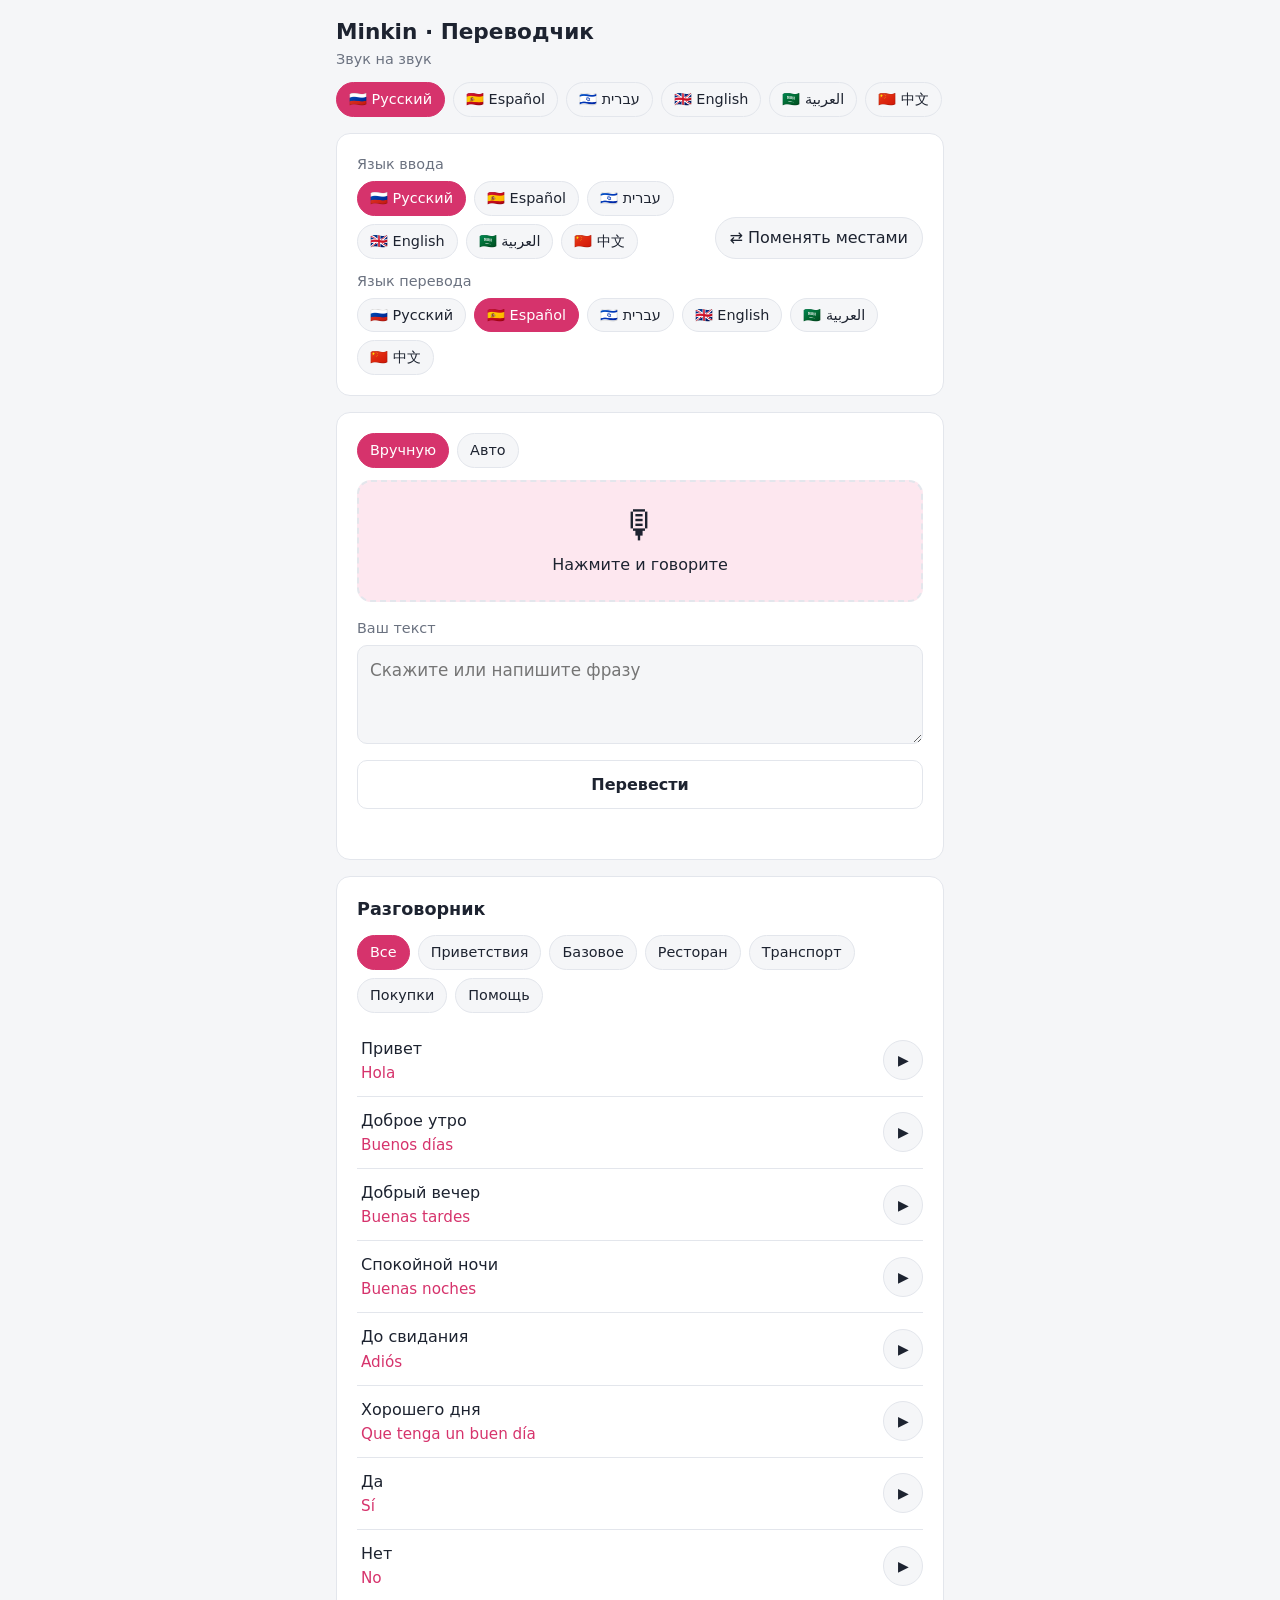
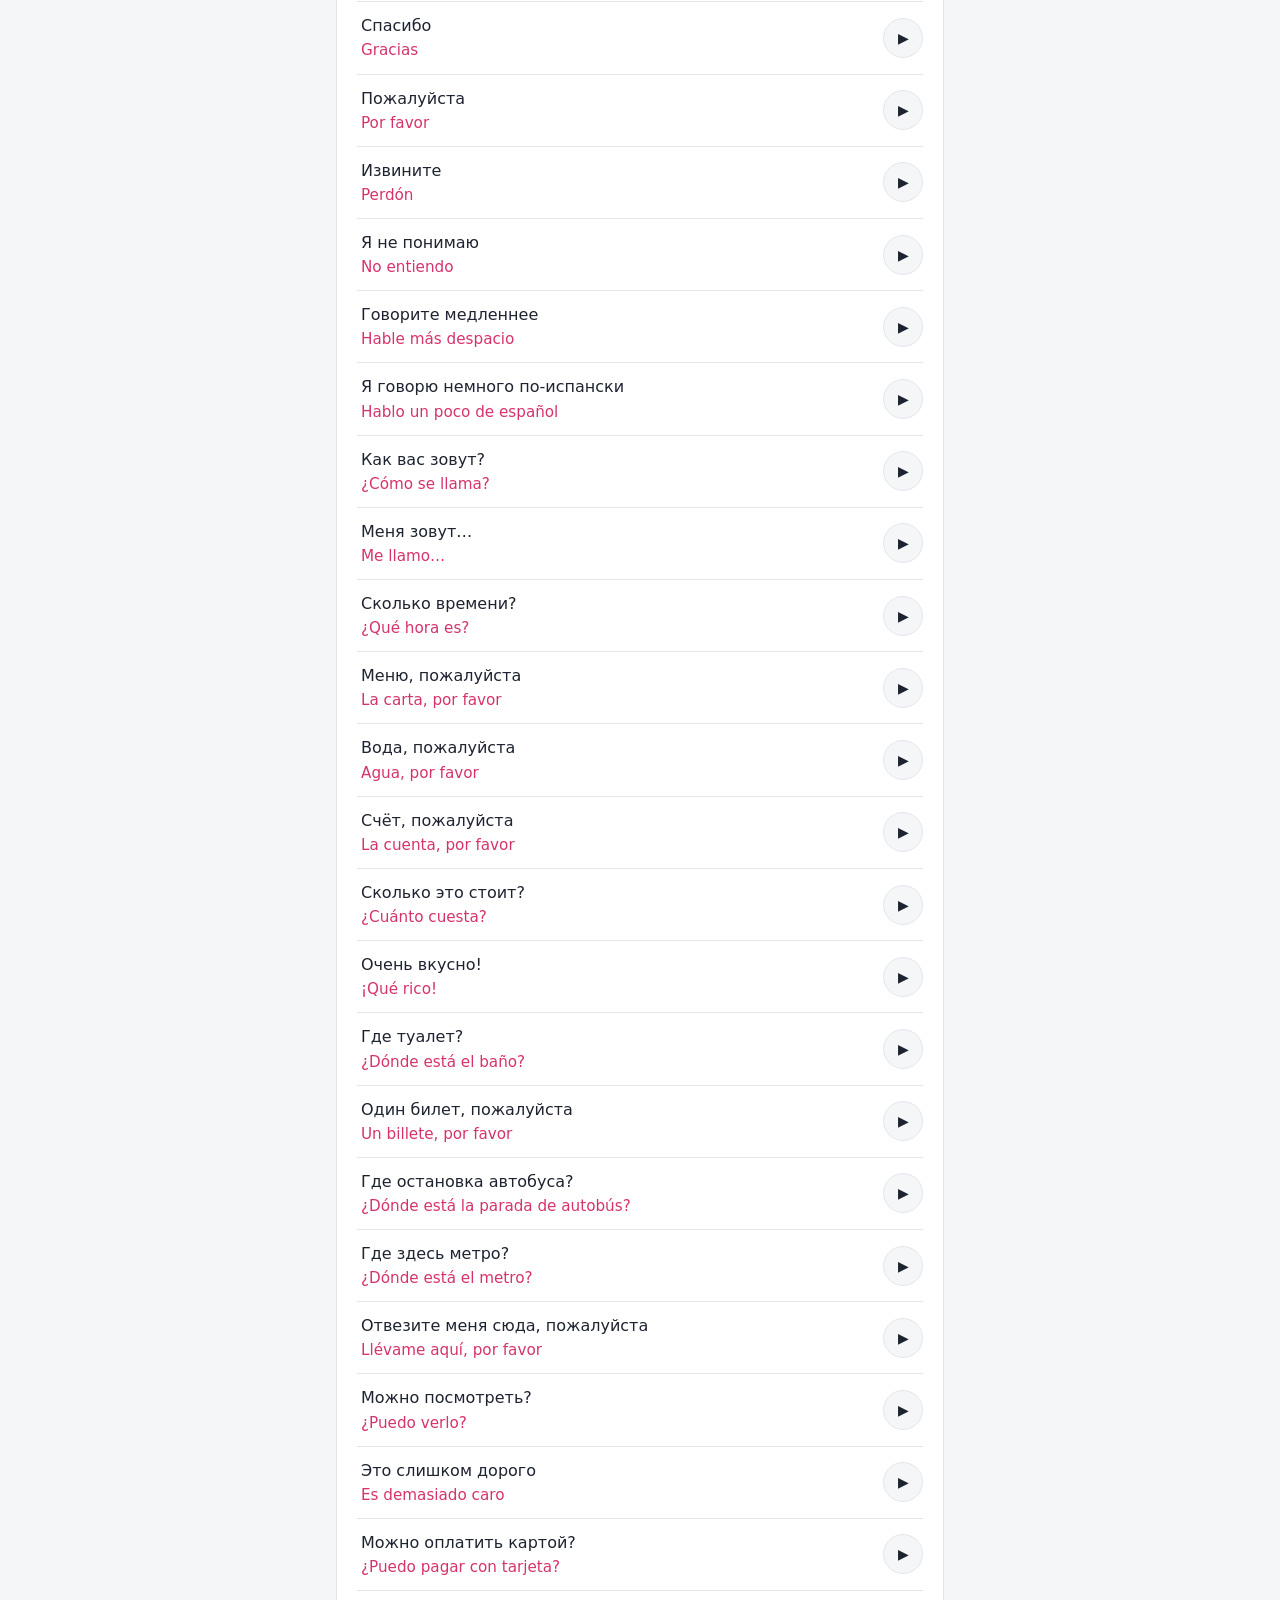
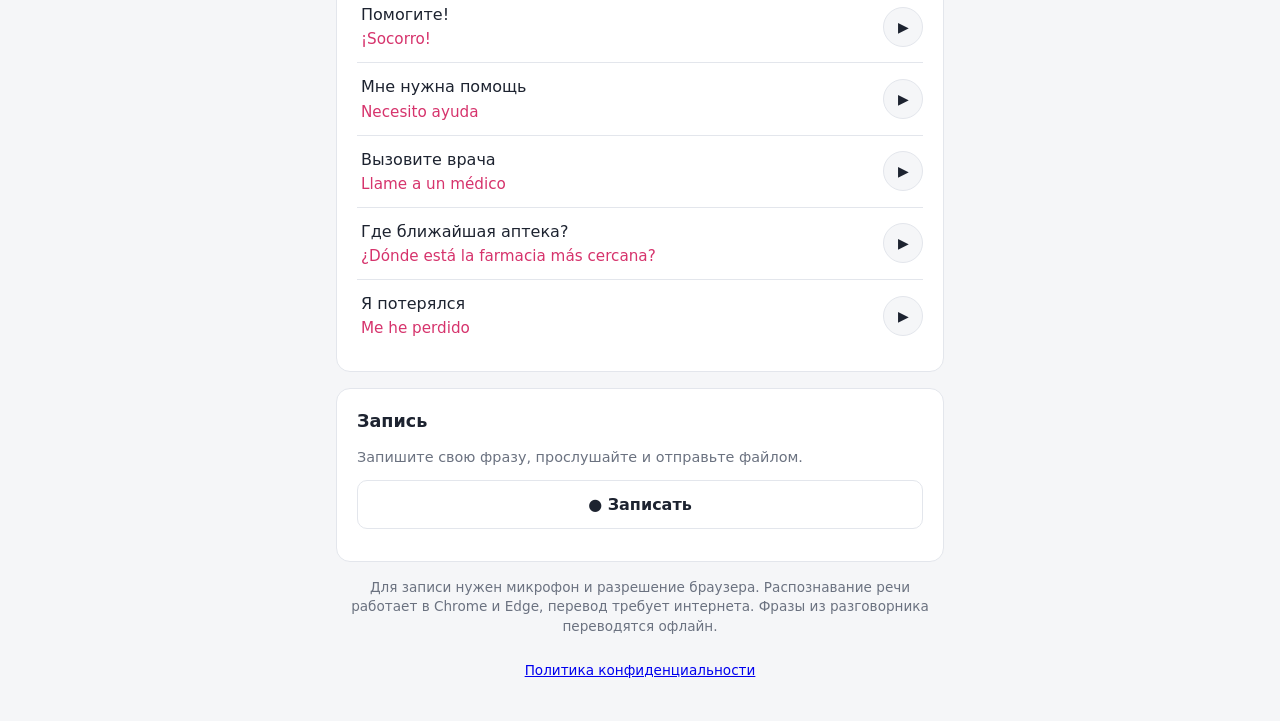
==== commit f5730884: "Add manual and automatic playback modes - Manual: translation is automatic, speech plays only on the" ====
--- a/index.html
+++ b/index.html
@@ -137,6 +137,10 @@
   white-space: nowrap;
 }
 
+.mode-chips {
+  margin-bottom: 12px;
+}
+
 .chip.is-active {
   background: var(--accent);
   border-color: var(--accent);
@@ -395,6 +399,7 @@
   </section>
 
   <section class="card">
+    <div class="chips mode-chips" id="mode-chips" role="radiogroup" data-i18n-aria="modeLabel"></div>
     <button type="button" id="mic" class="mic">
       <span class="mic-icon" aria-hidden="true">🎙</span>
       <span id="mic-label"></span>
@@ -438,874 +443,7 @@
   <p class="footer-note"><a href="privacy.html">Политика конфиденциальности</a></p>
 </main>
 
-<script>
-const LANGS = {
-  ru: { name: 'Русский', flag: '🇷🇺', speech: 'ru-RU', api: 'ru', dir: 'ltr' },
-  es: { name: 'Español', flag: '🇪🇸', speech: 'es-ES', api: 'es', dir: 'ltr' },
-  he: { name: 'עברית', flag: '🇮🇱', speech: 'he-IL', api: 'he', dir: 'rtl' },
-  en: { name: 'English', flag: '🇬🇧', speech: 'en-US', api: 'en', dir: 'ltr' },
-  ar: { name: 'العربية', flag: '🇸🇦', speech: 'ar-SA', api: 'ar', dir: 'rtl' },
-  zh: { name: '中文', flag: '🇨🇳', speech: 'zh-CN', api: 'zh-CN', dir: 'ltr' },
-};
-const CODES = Object.keys(LANGS);
-const CATEGORIES = ['greet', 'basic', 'food', 'transport', 'shop', 'help'];
-const TRANSLATE_URL = 'https://api.mymemory.translated.net/get';
-const MIC_ERRORS = {
-  'not-allowed': 'micNotAllowed',
-  'no-speech': 'noSpeech',
-  'audio-capture': 'micNotFound',
-  network: 'networkError',
-};
-
-const UI = {
-  ru: {
-    appTitle: 'Minkin · Переводчик',
-    tagline: 'Звук на звук',
-    share: 'Поделиться',
-    copy: 'Копировать',
-    copied: 'Скопировано',
-    copyError: 'Не удалось скопировать',
-    recordTitle: 'Запись',
-    recordHint: 'Запишите свою фразу, прослушайте и отправьте файлом.',
-    record: '● Записать',
-    stopRecord: '■ Остановить запись',
-    shareAudio: 'Поделиться записью',
-    download: 'Скачать запись',
-    recordUnsupported: 'Запись не поддерживается этим браузером.',
-    uiLang: 'Язык интерфейса',
-    inputLabel: 'Язык ввода',
-    outputLabel: 'Язык перевода',
-    swap: '⇄ Поменять местами',
-    micIdle: 'Нажмите и говорите',
-    micListening: 'Слушаю… нажмите, чтобы остановить',
-    micUnsupported: 'Микрофон недоступен в этом браузере',
-    textLabel: 'Ваш текст',
-    textPlaceholder: 'Скажите или напишите фразу',
-    translate: 'Перевести',
-    play: '▶ Воспроизвести',
-    phrasebook: 'Разговорник',
-    all: 'Все',
-    enterText: 'Сначала скажите или напишите фразу.',
-    translating: 'Перевожу…',
-    translateError: 'Не удалось перевести',
-    checkInternet: 'Проверьте интернет или попробуйте фразу из разговорника.',
-    noSpeech: 'Речь не распознана. Попробуйте ещё раз.',
-    micNotAllowed: 'Нет доступа к микрофону. Разрешите его в настройках браузера.',
-    micNotFound: 'Микрофон не найден.',
-    networkError: 'Ошибка сети при распознавании речи.',
-    speechUnsupported: 'Распознавание речи не поддерживается этим браузером. Введите текст вручную.',
-    ttsUnsupported: 'Озвучка не поддерживается этим браузером.',
-    footer: 'Для записи нужен микрофон и разрешение браузера. Распознавание речи работает в Chrome и Edge, перевод требует интернета. Фразы из разговорника переводятся офлайн.',
-    showTranslation: 'Показать перевод',
-    playAria: 'Воспроизвести',
-    categories: { greet: 'Приветствия', basic: 'Базовое', food: 'Ресторан', transport: 'Транспорт', shop: 'Покупки', help: 'Помощь' },
-  },
-  es: {
-    appTitle: 'Minkin · Traductor',
-    tagline: 'Sonido a sonido',
-    share: 'Compartir',
-    copy: 'Copiar',
-    copied: 'Copiado',
-    copyError: 'No se pudo copiar',
-    recordTitle: 'Grabación',
-    recordHint: 'Grabe su frase, escúchela y envíela como archivo.',
-    record: '● Grabar',
-    stopRecord: '■ Parar grabación',
-    shareAudio: 'Compartir grabación',
-    download: 'Descargar grabación',
-    recordUnsupported: 'Este navegador no admite grabación.',
-    uiLang: 'Idioma de la aplicación',
-    inputLabel: 'Idioma de entrada',
-    outputLabel: 'Idioma de traducción',
-    swap: '⇄ Intercambiar',
-    micIdle: 'Pulse y hable',
-    micListening: 'Escuchando… pulse para parar',
-    micUnsupported: 'El micrófono no está disponible en este navegador',
-    textLabel: 'Su texto',
-    textPlaceholder: 'Hable o escriba una frase',
-    translate: 'Traducir',
-    play: '▶ Reproducir',
-    phrasebook: 'Guía de frases',
-    all: 'Todas',
-    enterText: 'Primero diga o escriba una frase.',
-    translating: 'Traduciendo…',
-    translateError: 'No se pudo traducir',
-    checkInternet: 'Compruebe la conexión o pruebe una frase de la guía.',
-    noSpeech: 'No se reconoció la voz. Inténtelo de nuevo.',
-    micNotAllowed: 'No hay acceso al micrófono. Permítalo en la configuración del navegador.',
-    micNotFound: 'No se encontró ningún micrófono.',
-    networkError: 'Error de red al reconocer la voz.',
-    speechUnsupported: 'Este navegador no admite el reconocimiento de voz. Escriba el texto a mano.',
-    ttsUnsupported: 'Este navegador no admite la reproducción de voz.',
-    footer: 'Para grabar se necesitan el micrófono y su permiso. El reconocimiento de voz funciona en Chrome y Edge; la traducción necesita internet. Las frases de la guía se traducen sin conexión.',
-    showTranslation: 'Ver traducción',
-    playAria: 'Reproducir',
-    categories: { greet: 'Saludos', basic: 'Básico', food: 'Restaurante', transport: 'Transporte', shop: 'Compras', help: 'Ayuda' },
-  },
-  he: {
-    appTitle: 'Minkin · מתרגם',
-    tagline: 'קול לקול',
-    share: 'שתף',
-    copy: 'העתק',
-    copied: 'הועתק',
-    copyError: 'ההעתקה נכשלה',
-    recordTitle: 'הקלטה',
-    recordHint: 'הקליטו את המשפט, השמיעו אותו ושלחו כקובץ.',
-    record: '● הקלט',
-    stopRecord: '■ עצור הקלטה',
-    shareAudio: 'שתף הקלטה',
-    download: 'הורד הקלטה',
-    recordUnsupported: 'הדפדפן הזה לא תומך בהקלטה.',
-    uiLang: 'שפת הממשק',
-    inputLabel: 'שפת קלט',
-    outputLabel: 'שפת תרגום',
-    swap: '⇄ החלף',
-    micIdle: 'לחצו ודברו',
-    micListening: 'מקשיב… לחצו כדי לעצור',
-    micUnsupported: 'המיקרופון אינו זמין בדפדפן הזה',
-    textLabel: 'הטקסט שלכם',
-    textPlaceholder: 'דברו או הקלידו משפט',
-    translate: 'תרגם',
-    play: '▶ השמע',
-    phrasebook: 'שיחון',
-    all: 'הכול',
-    enterText: 'קודם דברו או הקלידו משפט.',
-    translating: 'מתרגם…',
-    translateError: 'התרגום נכשל',
-    checkInternet: 'בדקו את החיבור לאינטרנט או נסו משפט מהשיחון.',
-    noSpeech: 'הדיבור לא זוהה. נסו שוב.',
-    micNotAllowed: 'אין גישה למיקרופון. אשרו אותה בהגדרות הדפדפן.',
-    micNotFound: 'לא נמצא מיקרופון.',
-    networkError: 'שגיאת רשת בזיהוי הדיבור.',
-    speechUnsupported: 'הדפדפן הזה לא תומך בזיהוי דיבור. הקלידו את הטקסט.',
-    ttsUnsupported: 'הדפדפן הזה לא תומך בהשמעה קולית.',
-    footer: 'להקלטה צריך מיקרופון ואישור הדפדפן. זיהוי הדיבור עובד ב-Chrome וב-Edge; התרגום דורש אינטרנט. משפטי השיחון מתורגמים גם בלי אינטרנט.',
-    showTranslation: 'הצג תרגום',
-    playAria: 'השמע',
-    categories: { greet: 'ברכות', basic: 'בסיסי', food: 'מסעדה', transport: 'תחבורה', shop: 'קניות', help: 'עזרה' },
-  },
-  en: {
-    appTitle: 'Minkin · Interpreter',
-    tagline: 'Sound to sound',
-    share: 'Share',
-    copy: 'Copy',
-    copied: 'Copied',
-    copyError: 'Could not copy',
-    recordTitle: 'Recording',
-    recordHint: 'Record your phrase, listen to it and send it as a file.',
-    record: '● Record',
-    stopRecord: '■ Stop recording',
-    shareAudio: 'Share recording',
-    download: 'Download recording',
-    recordUnsupported: 'Recording is not supported by this browser.',
-    uiLang: 'Interface language',
-    inputLabel: 'Input language',
-    outputLabel: 'Translation language',
-    swap: '⇄ Swap',
-    micIdle: 'Press and speak',
-    micListening: 'Listening… press to stop',
-    micUnsupported: 'Microphone is not available in this browser',
-    textLabel: 'Your text',
-    textPlaceholder: 'Say or type a phrase',
-    translate: 'Translate',
-    play: '▶ Play',
-    phrasebook: 'Phrasebook',
-    all: 'All',
-    enterText: 'First say or type a phrase.',
-    translating: 'Translating…',
-    translateError: 'Translation failed',
-    checkInternet: 'Check your internet connection or try a phrase from the phrasebook.',
-    noSpeech: 'No speech recognized. Try again.',
-    micNotAllowed: 'No access to the microphone. Allow it in browser settings.',
-    micNotFound: 'No microphone found.',
-    networkError: 'Network error during speech recognition.',
-    speechUnsupported: 'This browser does not support speech recognition. Type the text.',
-    ttsUnsupported: 'This browser does not support speech playback.',
-    footer: 'Recording needs a microphone and browser permission. Speech recognition works in Chrome and Edge; translation needs internet. Phrasebook phrases are translated offline.',
-    showTranslation: 'Show translation',
-    playAria: 'Play',
-    categories: { greet: 'Greetings', basic: 'Basics', food: 'Restaurant', transport: 'Transport', shop: 'Shopping', help: 'Help' },
-  },
-  ar: {
-    appTitle: 'Minkin · مترجم',
-    tagline: 'صوت إلى صوت',
-    share: 'مشاركة',
-    copy: 'نسخ',
-    copied: 'تم النسخ',
-    copyError: 'تعذر النسخ',
-    recordTitle: 'تسجيل',
-    recordHint: 'سجّل عبارتك واستمع إليها وأرسلها كملف.',
-    record: '● تسجيل',
-    stopRecord: '■ إيقاف التسجيل',
-    shareAudio: 'مشاركة التسجيل',
-    download: 'تنزيل التسجيل',
-    recordUnsupported: 'التسجيل غير مدعوم في هذا المتصفح.',
-    uiLang: 'لغة الواجهة',
-    inputLabel: 'لغة الإدخال',
-    outputLabel: 'لغة الترجمة',
-    swap: '⇄ تبديل',
-    micIdle: 'اضغط وتكلم',
-    micListening: 'أستمع… اضغط للإيقاف',
-    micUnsupported: 'الميكروفون غير متاح في هذا المتصفح',
-    textLabel: 'نصك',
-    textPlaceholder: 'قل عبارة أو اكتبها',
-    translate: 'ترجم',
-    play: '▶ تشغيل',
-    phrasebook: 'دليل العبارات',
-    all: 'الكل',
-    enterText: 'قل عبارة أو اكتبها أولاً.',
-    translating: 'جارٍ الترجمة…',
-    translateError: 'فشلت الترجمة',
-    checkInternet: 'تحقق من الاتصال بالإنترنت أو جرّب عبارة من الدليل.',
-    noSpeech: 'لم يُتعرّف على الكلام. حاول مرة أخرى.',
-    micNotAllowed: 'لا يوجد وصول إلى الميكروفون. اسمح بذلك في إعدادات المتصفح.',
-    micNotFound: 'لم يُعثر على ميكروفون.',
-    networkError: 'خطأ في الشبكة أثناء التعرف على الكلام.',
-    speechUnsupported: 'هذا المتصفح لا يدعم التعرف على الكلام. اكتب النص.',
-    ttsUnsupported: 'هذا المتصفح لا يدعم تشغيل الصوت.',
-    footer: 'التسجيل يحتاج ميكروفوناً وإذناً من المتصفح. التعرف على الكلام يعمل في Chrome وEdge، والترجمة تحتاج إنترنتاً. عبارات الدليل تُترجم بلا إنترنت.',
-    showTranslation: 'عرض الترجمة',
-    playAria: 'تشغيل',
-    categories: { greet: 'تحيات', basic: 'أساسيات', food: 'مطعم', transport: 'مواصلات', shop: 'تسوق', help: 'مساعدة' },
-  },
-  zh: {
-    appTitle: 'Minkin · 翻译',
-    tagline: '声音对声音',
-    share: '分享',
-    copy: '复制',
-    copied: '已复制',
-    copyError: '无法复制',
-    recordTitle: '录音',
-    recordHint: '录下您的话，试听后以文件形式发送。',
-    record: '● 录音',
-    stopRecord: '■ 停止录音',
-    shareAudio: '分享录音',
-    download: '下载录音',
-    recordUnsupported: '此浏览器不支持录音。',
-    uiLang: '界面语言',
-    inputLabel: '输入语言',
-    outputLabel: '翻译语言',
-    swap: '⇄ 互换',
-    micIdle: '按下并说话',
-    micListening: '正在聆听…再次点击停止',
-    micUnsupported: '此浏览器无法使用麦克风',
-    textLabel: '您的文字',
-    textPlaceholder: '说出或输入一句话',
-    translate: '翻译',
-    play: '▶ 播放',
-    phrasebook: '常用语',
-    all: '全部',
-    enterText: '请先说出或输入一句话。',
-    translating: '翻译中…',
-    translateError: '翻译失败',
-    checkInternet: '请检查网络连接，或尝试常用语中的句子。',
-    noSpeech: '未识别到语音，请再试一次。',
-    micNotAllowed: '无法访问麦克风，请在浏览器设置中允许。',
-    micNotFound: '未找到麦克风。',
-    networkError: '语音识别时网络错误。',
-    speechUnsupported: '此浏览器不支持语音识别，请手动输入。',
-    ttsUnsupported: '此浏览器不支持语音播放。',
-    footer: '录音需要麦克风和浏览器许可。语音识别在 Chrome 和 Edge 中可用；翻译需要网络。常用语可离线翻译。',
-    showTranslation: '显示翻译',
-    playAria: '播放',
-    categories: { greet: '问候', basic: '基础', food: '餐厅', transport: '交通', shop: '购物', help: '求助' },
-  },
-};
-
-// Фразы разговорника. category — id раздела, ru / es / he — текст на каждом языке.
-const PHRASES = [
-  { category: 'greet', ru: 'Привет', he: 'שלום', es: 'Hola' },
-  { category: 'greet', ru: 'Доброе утро', he: 'בוקר טוב', es: 'Buenos días' },
-  { category: 'greet', ru: 'Добрый вечер', he: 'ערב טוב', es: 'Buenas tardes' },
-  { category: 'greet', ru: 'Спокойной ночи', he: 'לילה טוב', es: 'Buenas noches' },
-  { category: 'greet', ru: 'До свидания', he: 'להתראות', es: 'Adiós' },
-  { category: 'greet', ru: 'Хорошего дня', he: 'יום טוב', es: 'Que tenga un buen día' },
-
-  { category: 'basic', ru: 'Да', he: 'כן', es: 'Sí' },
-  { category: 'basic', ru: 'Нет', he: 'לא', es: 'No' },
-  { category: 'basic', ru: 'Спасибо', he: 'תודה', es: 'Gracias' },
-  { category: 'basic', ru: 'Пожалуйста', he: 'בבקשה', es: 'Por favor' },
-  { category: 'basic', ru: 'Извините', he: 'סליחה', es: 'Perdón' },
-  { category: 'basic', ru: 'Я не понимаю', he: 'אני לא מבין', es: 'No entiendo' },
-  { category: 'basic', ru: 'Говорите медленнее', he: 'תדבר לאט', es: 'Hable más despacio' },
-  { category: 'basic', ru: 'Я говорю немного по-испански', he: 'אני מדבר קצת ספרדית', es: 'Hablo un poco de español' },
-  { category: 'basic', ru: 'Как вас зовут?', he: 'איך קוראים לך?', es: '¿Cómo se llama?' },
-  { category: 'basic', ru: 'Меня зовут…', he: 'קוראים לי…', es: 'Me llamo…' },
-  { category: 'basic', ru: 'Сколько времени?', he: 'מה השעה?', es: '¿Qué hora es?' },
-
-  { category: 'food', ru: 'Меню, пожалуйста', he: 'תפריט, בבקשה', es: 'La carta, por favor' },
-  { category: 'food', ru: 'Вода, пожалуйста', he: 'מים, בבקשה', es: 'Agua, por favor' },
-  { category: 'food', ru: 'Счёт, пожалуйста', he: 'החשבון, בבקשה', es: 'La cuenta, por favor' },
-  { category: 'food', ru: 'Сколько это стоит?', he: 'כמה זה עולה?', es: '¿Cuánto cuesta?' },
-  { category: 'food', ru: 'Очень вкусно!', he: 'טעים מאוד!', es: '¡Qué rico!' },
-  { category: 'food', ru: 'Где туалет?', he: 'איפה השירותים?', es: '¿Dónde está el baño?' },
-
-  { category: 'transport', ru: 'Один билет, пожалуйста', he: 'כרטיס אחד, בבקשה', es: 'Un billete, por favor' },
-  { category: 'transport', ru: 'Где остановка автобуса?', he: 'איפה התחנה של האוטובוס?', es: '¿Dónde está la parada de autobús?' },
-  { category: 'transport', ru: 'Где здесь метро?', he: 'איפה הרכבת התחתית?', es: '¿Dónde está el metro?' },
-  { category: 'transport', ru: 'Отвезите меня сюда, пожалуйста', he: 'תיקח אותי לכאן, בבקשה', es: 'Llévame aquí, por favor' },
-
-  { category: 'shop', ru: 'Можно посмотреть?', he: 'אפשר לראות?', es: '¿Puedo verlo?' },
-  { category: 'shop', ru: 'Это слишком дорого', he: 'זה יקר מדי', es: 'Es demasiado caro' },
-  { category: 'shop', ru: 'Можно оплатить картой?', he: 'אפשר לשלם בכרטיס?', es: '¿Puedo pagar con tarjeta?' },
-
-  { category: 'help', ru: 'Помогите!', he: 'עזרה!', es: '¡Socorro!' },
-  { category: 'help', ru: 'Мне нужна помощь', he: 'אני צריך עזרה', es: 'Necesito ayuda' },
-  { category: 'help', ru: 'Вызовите врача', he: 'תקראו לרופא', es: 'Llame a un médico' },
-  { category: 'help', ru: 'Где ближайшая аптека?', he: 'איפה בית המרקחת הכי קרוב?', es: '¿Dónde está la farmacia más cercana?' },
-  { category: 'help', ru: 'Я потерялся', he: 'אני אבוד', es: 'Me he perdido' },
-];
-
-// Переводы фраз на английский, арабский и китайский. Ключ — русский текст фразы.
-const PHRASE_TRANSLATIONS = {
-  'Привет': { en: 'Hello', ar: 'مرحبا', zh: '你好' },
-  'Доброе утро': { en: 'Good morning', ar: 'صباح الخير', zh: '早上好' },
-  'Добрый вечер': { en: 'Good evening', ar: 'مساء الخير', zh: '晚上好' },
-  'Спокойной ночи': { en: 'Good night', ar: 'تصبح على خير', zh: '晚安' },
-  'До свидания': { en: 'Goodbye', ar: 'مع السلامة', zh: '再见' },
-  'Хорошего дня': { en: 'Have a nice day', ar: 'يوم سعيد', zh: '祝你有美好的一天' },
-  'Да': { en: 'Yes', ar: 'نعم', zh: '是' },
-  'Нет': { en: 'No', ar: 'لا', zh: '不' },
-  'Спасибо': { en: 'Thank you', ar: 'شكراً', zh: '谢谢' },
-  'Пожалуйста': { en: 'Please', ar: 'من فضلك', zh: '请' },
-  'Извините': { en: 'Sorry', ar: 'آسف', zh: '对不起' },
-  'Я не понимаю': { en: "I don't understand", ar: 'لا أفهم', zh: '我听不懂' },
-  'Говорите медленнее': { en: 'Please speak more slowly', ar: 'تكلم ببطء من فضلك', zh: '请说慢一点' },
-  'Я говорю немного по-испански': { en: 'I speak a little Spanish', ar: 'أتحدث الإسبانية قليلاً', zh: '我会说一点西班牙语' },
-  'Как вас зовут?': { en: 'What is your name?', ar: 'ما اسمك؟', zh: '您叫什么名字？' },
-  'Меня зовут…': { en: 'My name is…', ar: 'اسمي…', zh: '我叫…' },
-  'Сколько времени?': { en: 'What time is it?', ar: 'كم الساعة؟', zh: '现在几点？' },
-  'Меню, пожалуйста': { en: 'The menu, please', ar: 'القائمة من فضلك', zh: '请给我菜单' },
-  'Вода, пожалуйста': { en: 'Water, please', ar: 'ماء من فضلك', zh: '请来杯水' },
-  'Счёт, пожалуйста': { en: 'The bill, please', ar: 'الحساب من فضلك', zh: '请结账' },
-  'Сколько это стоит?': { en: 'How much does it cost?', ar: 'بكم هذا؟', zh: '这个多少钱？' },
-  'Очень вкусно!': { en: "It's delicious!", ar: 'لذيذ جداً!', zh: '很好吃！' },
-  'Где туалет?': { en: 'Where is the restroom?', ar: 'أين الحمام؟', zh: '洗手间在哪里？' },
-  'Один билет, пожалуйста': { en: 'One ticket, please', ar: 'تذكرة واحدة من فضلك', zh: '请给我一张票' },
-  'Где остановка автобуса?': { en: 'Where is the bus stop?', ar: 'أين موقف الحافلة؟', zh: '公交车站在哪里？' },
-  'Где здесь метро?': { en: 'Where is the metro here?', ar: 'أين مترو الأنفاق هنا؟', zh: '这里的地铁在哪里？' },
-  'Отвезите меня сюда, пожалуйста': { en: 'Take me here, please', ar: 'خذني إلى هنا من فضلك', zh: '请带我到这里' },
-  'Можно посмотреть?': { en: 'May I look?', ar: 'هل يمكنني أن أنظر؟', zh: '我可以看看吗？' },
-  'Это слишком дорого': { en: "It's too expensive", ar: 'هذا غالٍ جداً', zh: '这太贵了' },
-  'Можно оплатить картой?': { en: 'Can I pay by card?', ar: 'هل يمكنني الدفع بالبطاقة؟', zh: '可以刷卡吗？' },
-  'Помогите!': { en: 'Help!', ar: 'ساعدوني!', zh: '救命！' },
-  'Мне нужна помощь': { en: 'I need help', ar: 'أحتاج مساعدة', zh: '我需要帮助' },
-  'Вызовите врача': { en: 'Call a doctor', ar: 'استدعوا طبيباً', zh: '请叫医生' },
-  'Где ближайшая аптека?': { en: 'Where is the nearest pharmacy?', ar: 'أين أقرب صيدلية؟', zh: '最近的药店在哪里？' },
-  'Я потерялся': { en: 'I am lost', ar: 'أنا تائه', zh: '我迷路了' },
-};
-PHRASES.forEach((phrase) => Object.assign(phrase, PHRASE_TRANSLATIONS[phrase.ru]));
-
-const SpeechRecognitionAPI = window.SpeechRecognition || window.webkitSpeechRecognition;
-
-const state = {
-  ui: 'ru',
-  source: 'ru',
-  target: 'es',
-  recognizer: null,
-  filter: 'all',
-};
-
-const el = {
-  uiLangs: document.getElementById('ui-langs'),
-  inputLangs: document.getElementById('input-langs'),
-  outputLangs: document.getElementById('output-langs'),
-  swapBtn: document.getElementById('swap-btn'),
-  mic: document.getElementById('mic'),
-  micLabel: document.getElementById('mic-label'),
-  sourceText: document.getElementById('source-text'),
-  translateBtn: document.getElementById('translate-btn'),
-  result: document.getElementById('result'),
-  resultSource: document.getElementById('result-source'),
-  resultTarget: document.getElementById('result-target'),
-  playBtn: document.getElementById('play-btn'),
-  shareNative: document.getElementById('share-native'),
-  shareCopy: document.getElementById('share-copy'),
-  recordBtn: document.getElementById('record-btn'),
-  recAudio: document.getElementById('rec-audio'),
-  shareAudio: document.getElementById('share-audio'),
-  recDownload: document.getElementById('rec-download'),
-  status: document.getElementById('status'),
-  filters: document.getElementById('filters'),
-  phraseList: document.getElementById('phrase-list'),
-};
-
-function t(key) {
-  const dict = UI[state.ui] || UI.ru;
-  return dict[key] !== undefined ? dict[key] : UI.ru[key];
-}
-
-function loadPrefs() {
-  try {
-    const saved = JSON.parse(localStorage.getItem('phrasebook-prefs') || '{}');
-    if (UI[saved.ui]) state.ui = saved.ui;
-    if (LANGS[saved.source]) state.source = saved.source;
-    if (LANGS[saved.target]) state.target = saved.target;
-  } catch (error) {
-    console.warn(error);
-  }
-  if (state.source === state.target) {
-    state.target = CODES.find((code) => code !== state.source);
-  }
-}
-
-function savePrefs() {
-  try {
-    localStorage.setItem('phrasebook-prefs', JSON.stringify({
-      ui: state.ui,
-      source: state.source,
-      target: state.target,
-    }));
-  } catch (error) {
-    console.warn(error);
-  }
-}
-
-function setStatus(message) {
-  el.status.textContent = message;
-}
-
-function chipButton(code, active, onClick) {
-  const btn = document.createElement('button');
-  btn.type = 'button';
-  btn.className = 'chip' + (active ? ' is-active' : '');
-  btn.setAttribute('role', 'radio');
-  btn.setAttribute('aria-checked', String(active));
-  btn.textContent = `${LANGS[code].flag} ${LANGS[code].name}`;
-  btn.addEventListener('click', onClick);
-  return btn;
-}
-
-function renderUiLangs() {
-  el.uiLangs.innerHTML = '';
-  CODES.forEach((code) => {
-    el.uiLangs.appendChild(chipButton(code, state.ui === code, () => {
-      state.ui = code;
-      savePrefs();
-      applyUI();
-    }));
-  });
-}
-
-function renderLangChips() {
-  el.inputLangs.innerHTML = '';
-  el.outputLangs.innerHTML = '';
-  CODES.forEach((code) => {
-    el.inputLangs.appendChild(chipButton(code, state.source === code, () => setSource(code)));
-    el.outputLangs.appendChild(chipButton(code, state.target === code, () => setTarget(code)));
-  });
-}
-
-function categoryName(id) {
-  return id === 'all' ? t('all') : UI[state.ui].categories[id];
-}
-
-function renderFilters() {
-  el.filters.innerHTML = '';
-  ['all', ...CATEGORIES].forEach((id) => {
-    const btn = document.createElement('button');
-    btn.type = 'button';
-    btn.className = 'chip' + (state.filter === id ? ' is-active' : '');
-    btn.textContent = categoryName(id);
-    btn.addEventListener('click', () => {
-      state.filter = id;
-      renderFilters();
-      renderPhrases();
-    });
-    el.filters.appendChild(btn);
-  });
-}
-
-function renderPhrases() {
-  const visible = PHRASES.filter((p) => state.filter === 'all' || p.category === state.filter);
-  el.phraseList.innerHTML = '';
-
-  visible.forEach((phrase) => {
-    const item = document.createElement('li');
-    item.className = 'phrase';
-
-    const pick = document.createElement('button');
-    pick.type = 'button';
-    pick.className = 'phrase-pick';
-    pick.setAttribute('aria-label', `${t('showTranslation')}: ${phrase[state.source]}`);
-
-    const source = document.createElement('span');
-    source.lang = state.source;
-    source.dir = LANGS[state.source].dir;
-    source.textContent = phrase[state.source];
-
-    const target = document.createElement('span');
-    target.className = 'phrase-target';
-    target.lang = state.target;
-    target.dir = LANGS[state.target].dir;
-    target.textContent = phrase[state.target];
-
-    pick.append(source, target);
-    pick.addEventListener('click', () => {
-      el.sourceText.value = phrase[state.source];
-      showResult(phrase[state.source], phrase[state.target]);
-    });
-
-    const play = document.createElement('button');
-    play.type = 'button';
-    play.className = 'icon-btn';
-    play.setAttribute('aria-label', `${t('playAria')}: ${phrase[state.target]}`);
-    play.textContent = '▶';
-    play.addEventListener('click', () => speak(phrase[state.target], state.target));
-
-    item.append(pick, play);
-    el.phraseList.appendChild(item);
-  });
-}
-
-function updateMicLabel() {
-  if (!SpeechRecognitionAPI) {
-    el.micLabel.textContent = t('micUnsupported');
-  } else {
-    el.micLabel.textContent = state.recognizer ? t('micListening') : t('micIdle');
-  }
-  el.mic.classList.toggle('is-listening', Boolean(state.recognizer));
-  el.mic.disabled = !SpeechRecognitionAPI;
-}
-
-function applyUI() {
-  document.documentElement.lang = state.ui;
-  document.documentElement.dir = LANGS[state.ui].dir;
-  document.title = t('appTitle');
-  document.querySelectorAll('[data-i18n]').forEach((node) => {
-    node.textContent = t(node.dataset.i18n);
-  });
-  document.querySelectorAll('[data-i18n-placeholder]').forEach((node) => {
-    node.placeholder = t(node.dataset.i18nPlaceholder);
-  });
-  document.querySelectorAll('[data-i18n-aria]').forEach((node) => {
-    node.setAttribute('aria-label', t(node.dataset.i18nAria));
-  });
-  renderUiLangs();
-  renderLangChips();
-  renderFilters();
-  renderPhrases();
-  updateMicLabel();
-  updateRecordButton();
-}
-
-// Меняет языки. Если сменился язык ввода, старый текст очищается.
-function setLanguages(source, target) {
-  if (source === target) return;
-  const sourceChanged = source !== state.source;
-  stopMic();
-  state.source = source;
-  state.target = target;
-  if (sourceChanged) el.sourceText.value = '';
-  el.sourceText.lang = source;
-  el.sourceText.dir = LANGS[source].dir;
-  el.result.hidden = true;
-  setStatus('');
-  savePrefs();
-  renderLangChips();
-  renderPhrases();
-}
-
-function setSource(code) {
-  if (code === state.target) {
-    setLanguages(code, state.source);
-  } else {
-    setLanguages(code, state.target);
-  }
-}
-
-function setTarget(code) {
-  if (code === state.source) {
-    setLanguages(state.target, code);
-  } else {
-    setLanguages(state.source, code);
-  }
-}
-
-function swapLanguages() {
-  const translated = el.result.hidden ? '' : el.resultTarget.textContent;
-  setLanguages(state.target, state.source);
-  if (translated) el.sourceText.value = translated;
-}
-
-function normalize(text) {
-  return text
-    .toLowerCase()
-    .replace(/[.,!?¿¡;:'«»—…-]/g, ' ')
-    .replace(/\s+/g, ' ')
-    .trim();
-}
-
-function findPhrase(text) {
-  const query = normalize(text);
-  if (!query) return null;
-  return PHRASES.find((phrase) => normalize(phrase[state.source]) === query) || null;
-}
-
-function showResult(sourceText, targetText) {
-  el.resultSource.textContent = sourceText;
-  el.resultSource.lang = state.source;
-  el.resultSource.dir = LANGS[state.source].dir;
-  el.resultTarget.textContent = targetText;
-  el.resultTarget.lang = state.target;
-  el.resultTarget.dir = LANGS[state.target].dir;
-  el.result.hidden = false;
-  setStatus('');
-}
-
-// Текст для отправки: исходная фраза, перевод и подпись приложения.
-function shareText() {
-  return `${el.resultSource.textContent}\n${el.resultTarget.textContent}\n\nMinkin`;
-}
-
-async function shareNative() {
-  try {
-    await navigator.share({ title: 'Minkin', text: shareText() });
-  } catch (error) {
-    if (error.name !== 'AbortError') setStatus(error.message);
-  }
-}
-
-async function copyText() {
-  try {
-    await navigator.clipboard.writeText(shareText());
-    setStatus(t('copied'));
-  } catch (error) {
-    setStatus(t('copyError'));
-  }
-}
-
-// Запись речи в аудиофайл средствами браузера, без облачных сервисов.
-const rec = {
-  recorder: null,
-  chunks: [],
-  blob: null,
-  url: null,
-  ext: 'webm',
-};
-
-function recordingFile() {
-  return new File([rec.blob], `minkin-${Date.now()}.${rec.ext}`, { type: rec.blob.type });
-}
-
-function canShareRecording() {
-  try {
-    return Boolean(rec.blob) && Boolean(navigator.canShare) && navigator.canShare({ files: [recordingFile()] });
-  } catch (error) {
-    return false;
-  }
-}
-
-function updateRecordButton() {
-  el.recordBtn.textContent = rec.recorder ? t('stopRecord') : t('record');
-  el.recordBtn.classList.toggle('is-recording', Boolean(rec.recorder));
-}
-
-function showRecording() {
-  el.recAudio.src = rec.url;
-  el.recAudio.hidden = false;
-  el.recDownload.href = rec.url;
-  el.recDownload.download = `minkin-${Date.now()}.${rec.ext}`;
-  el.recDownload.hidden = false;
-  el.shareAudio.hidden = !canShareRecording();
-}
-
-async function shareRecording() {
-  try {
-    await navigator.share({ title: 'Minkin', files: [recordingFile()] });
-  } catch (error) {
-    if (error.name !== 'AbortError') setStatus(error.message);
-  }
-}
-
-async function toggleRecord() {
-  if (rec.recorder) {
-    rec.recorder.stop();
-    return;
-  }
-  if (!window.MediaRecorder || !navigator.mediaDevices) {
-    setStatus(t('recordUnsupported'));
-    return;
-  }
-
-  let stream;
-  try {
-    stream = await navigator.mediaDevices.getUserMedia({ audio: true });
-  } catch (error) {
-    setStatus(t('micNotAllowed'));
-    return;
-  }
-
-  const mime = ['audio/webm;codecs=opus', 'audio/webm', 'audio/mp4']
-    .find((type) => MediaRecorder.isTypeSupported(type)) || '';
-  const recorder = mime ? new MediaRecorder(stream, { mimeType: mime }) : new MediaRecorder(stream);
-  const type = (recorder.mimeType || mime || 'audio/webm').split(';')[0];
-
-  rec.chunks = [];
-  recorder.ondataavailable = (event) => {
-    if (event.data.size) rec.chunks.push(event.data);
-  };
-  recorder.onstop = () => {
-    stream.getTracks().forEach((track) => track.stop());
-    if (rec.url) URL.revokeObjectURL(rec.url);
-    rec.blob = new Blob(rec.chunks, { type });
-    rec.url = URL.createObjectURL(rec.blob);
-    rec.ext = type.includes('mp4') ? 'm4a' : 'webm';
-    rec.recorder = null;
-    updateRecordButton();
-    showRecording();
-  };
-
-  rec.recorder = recorder;
-  recorder.start();
-  updateRecordButton();
-}
-
-function speak(text, lang) {
-  if (!('speechSynthesis' in window)) {
-    setStatus(t('ttsUnsupported'));
-    return;
-  }
-  speechSynthesis.cancel();
-  const utterance = new SpeechSynthesisUtterance(text);
-  utterance.lang = LANGS[lang].speech;
-  const voice = speechSynthesis.getVoices().find((v) => v.lang.toLowerCase().startsWith(LANGS[lang].api));
-  if (voice) utterance.voice = voice;
-  utterance.rate = 0.9;
-  speechSynthesis.speak(utterance);
-}
-
-async function translate() {
-  const text = el.sourceText.value.trim();
-  if (!text) {
-    setStatus(t('enterText'));
-    return;
-  }
-
-  const phrase = findPhrase(text);
-  if (phrase) {
-    el.sourceText.value = phrase[state.source];
-    showResult(phrase[state.source], phrase[state.target]);
-    return;
-  }
-
-  setStatus(t('translating'));
-  el.translateBtn.disabled = true;
-  try {
-    const params = new URLSearchParams({
-      q: text,
-      langpair: `${LANGS[state.source].api}|${LANGS[state.target].api}`,
-    });
-    const response = await fetch(`${TRANSLATE_URL}?${params}`);
-    if (!response.ok) throw new Error(`HTTP ${response.status}`);
-    const data = await response.json();
-    if (data.responseStatus && data.responseStatus !== 200) {
-      throw new Error(data.responseDetails || `статус ${data.responseStatus}`);
-    }
-    const translated = data.responseData && data.responseData.translatedText;
-    if (!translated) throw new Error('пустой ответ');
-    showResult(text, translated);
-  } catch (error) {
-    console.error(error);
-    el.result.hidden = true;
-    setStatus(`${t('translateError')} (${error.message}). ${t('checkInternet')}`);
-  } finally {
-    el.translateBtn.disabled = false;
-  }
-}
-
-function startListening() {
-  if (!SpeechRecognitionAPI) {
-    setStatus(t('speechUnsupported'));
-    return;
-  }
-
-  const recognizer = new SpeechRecognitionAPI();
-  recognizer.lang = LANGS[state.source].speech;
-  recognizer.interimResults = true;
-  recognizer.continuous = false;
-  recognizer.maxAlternatives = 1;
-
-  let finalText = '';
-
-  recognizer.onresult = (event) => {
-    let interim = '';
-    for (let i = event.resultIndex; i < event.results.length; i++) {
-      const result = event.results[i];
-      if (result.isFinal) {
-        finalText += result[0].transcript;
-      } else {
-        interim += result[0].transcript;
-      }
-    }
-    el.sourceText.value = (finalText + interim).trim();
-  };
-
-  recognizer.onerror = (event) => {
-    if (event.error === 'aborted') return;
-    const key = MIC_ERRORS[event.error];
-    setStatus(key ? t(key) : event.error);
-  };
-
-  recognizer.onend = () => {
-    if (state.recognizer !== recognizer) return;
-    state.recognizer = null;
-    updateMicLabel();
-    if (el.sourceText.value.trim()) translate();
-  };
-
-  try {
-    state.recognizer = recognizer;
-    setStatus('');
-    recognizer.start();
-  } catch (error) {
-    state.recognizer = null;
-    setStatus(error.message);
-  }
-  updateMicLabel();
-}
-
-// Остановка без перевода: используется при смене языка.
-function stopMic() {
-  const recognizer = state.recognizer;
-  if (!recognizer) return;
-  state.recognizer = null;
-  recognizer.abort();
-  updateMicLabel();
-}
-
-function toggleMic() {
-  if (state.recognizer) {
-    state.recognizer.stop();
-  } else {
-    startListening();
-  }
-}
-
-el.mic.addEventListener('click', toggleMic);
-el.translateBtn.addEventListener('click', translate);
-el.playBtn.addEventListener('click', () => speak(el.resultTarget.textContent, state.target));
-el.shareNative.addEventListener('click', shareNative);
-el.shareCopy.addEventListener('click', copyText);
-if (!navigator.share) el.shareNative.hidden = true;
-el.recordBtn.addEventListener('click', toggleRecord);
-el.shareAudio.addEventListener('click', shareRecording);
-el.swapBtn.addEventListener('click', swapLanguages);
-el.sourceText.addEventListener('keydown', (event) => {
-  if (event.key === 'Enter' && !event.shiftKey) {
-    event.preventDefault();
-    translate();
-  }
-});
-
-loadPrefs();
-el.sourceText.lang = state.source;
-el.sourceText.dir = LANGS[state.source].dir;
-applyUI();
-
-if ('serviceWorker' in navigator) {
-  navigator.serviceWorker.register('sw.js');
-}
-</script>
+<script src="i18n.js"></script>
+<script src="app.js"></script>
 </body>
 </html>
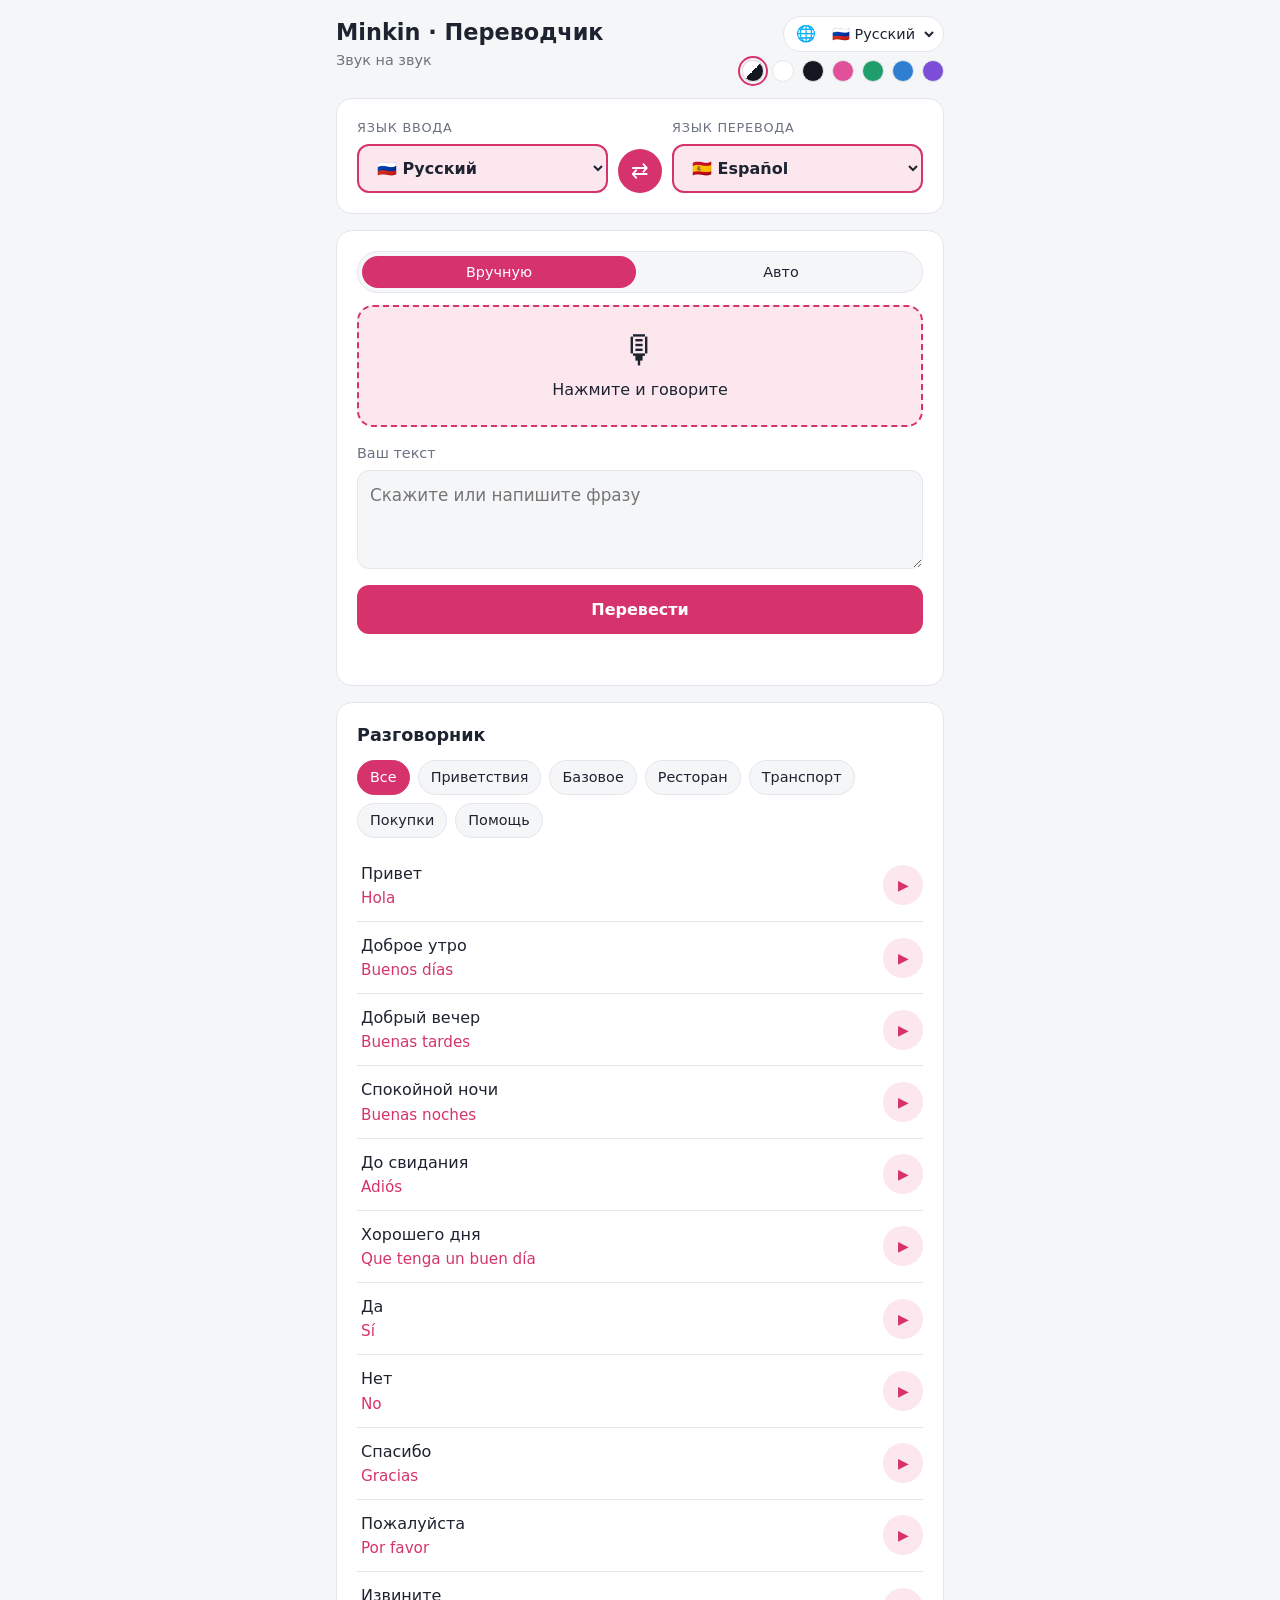
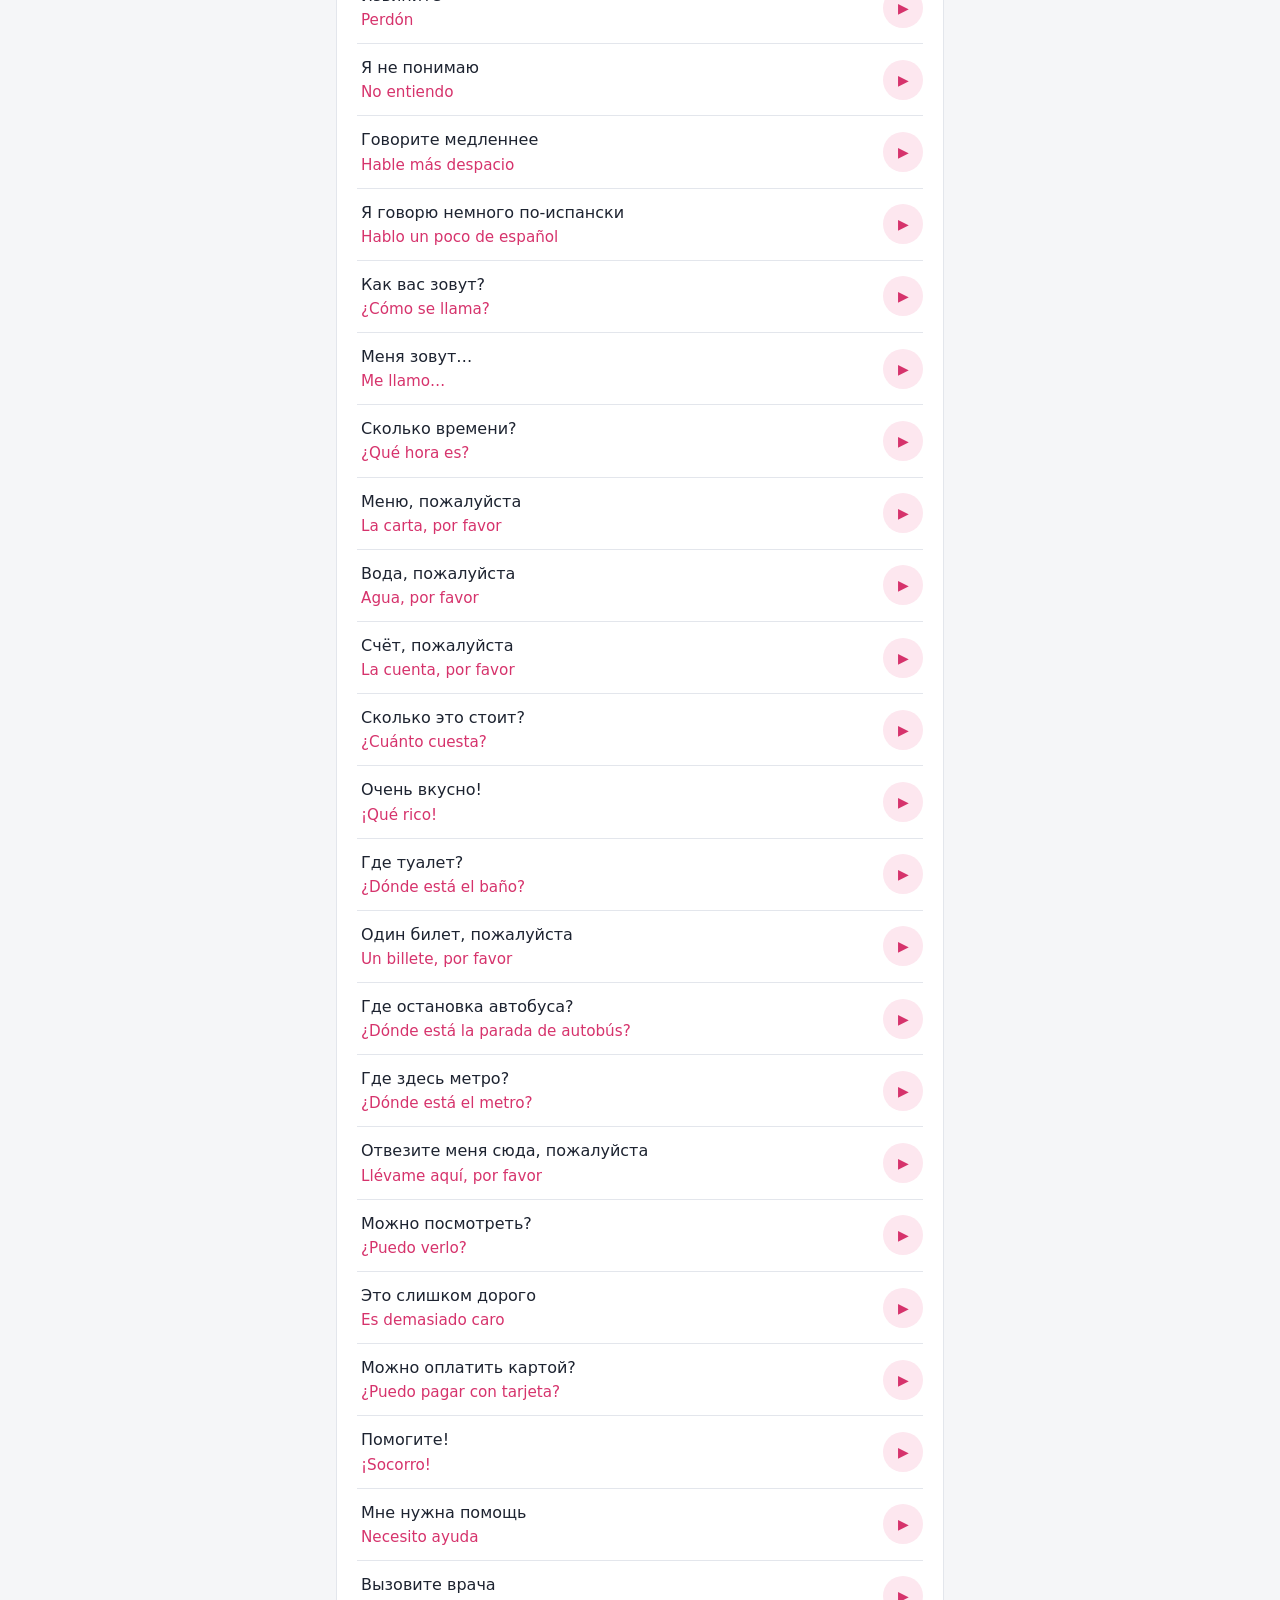
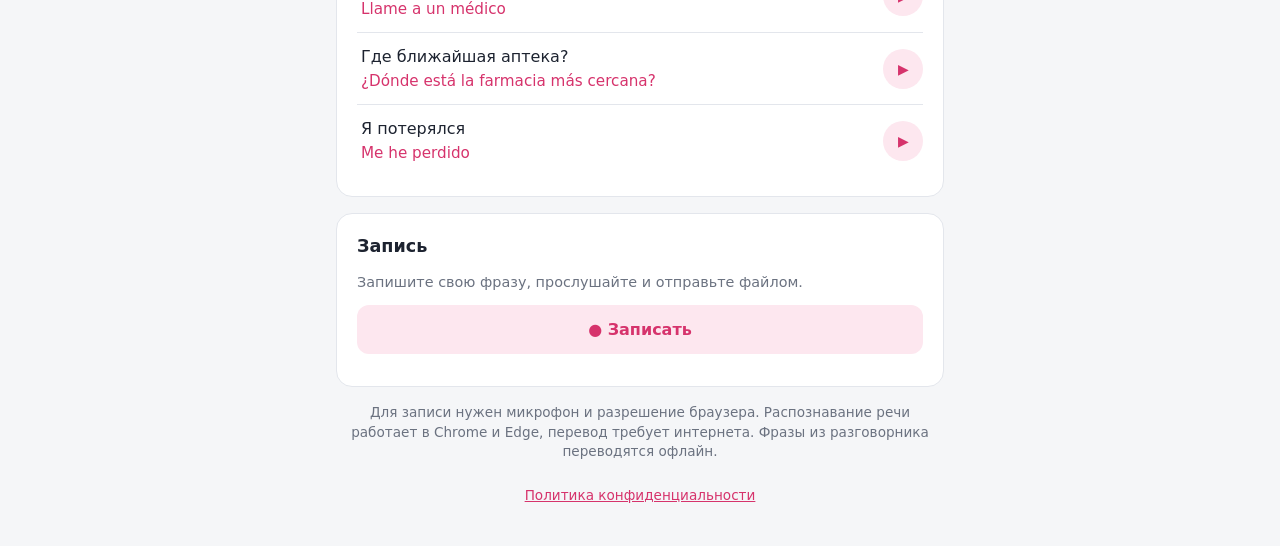
==== commit 09ae74a8: "Redesign the controls and add colour themes - Input and output languages are dropdowns with flags, j" ====
--- a/index.html
+++ b/index.html
@@ -9,6 +9,7 @@
 <link rel="icon" href="icons/icon-192.png">
 <link rel="apple-touch-icon" href="icons/icon-192.png">
 <style>
+/* Оформление по умолчанию — светлое; тёмное — по системе или выбором темы. */
 :root {
   --bg: #f5f6f8;
   --card: #ffffff;
@@ -17,12 +18,12 @@
   --accent: #d6336c;
   --accent-soft: #fde7ef;
   --border: #e3e6ec;
-  --radius: 14px;
+  --radius: 16px;
   color-scheme: light;
 }
 
 @media (prefers-color-scheme: dark) {
-  :root:not([data-theme=light]) {
+  :root:not([data-theme]) {
     --bg: #14171f;
     --card: #1e222c;
     --text: #e8eaf0;
@@ -45,6 +46,50 @@
   color-scheme: dark;
 }
 
+:root[data-theme=pink] {
+  --bg: #fff4f8;
+  --card: #ffffff;
+  --text: #4a1d33;
+  --muted: #a06a84;
+  --accent: #e0519a;
+  --accent-soft: #ffe3f0;
+  --border: #f6cfe2;
+  color-scheme: light;
+}
+
+:root[data-theme=mint] {
+  --bg: #effbf5;
+  --card: #ffffff;
+  --text: #173d30;
+  --muted: #5d8a79;
+  --accent: #1f9d6b;
+  --accent-soft: #d9f5e8;
+  --border: #cdeee0;
+  color-scheme: light;
+}
+
+:root[data-theme=sky] {
+  --bg: #eef6ff;
+  --card: #ffffff;
+  --text: #17324d;
+  --muted: #5f7d99;
+  --accent: #2f7fd1;
+  --accent-soft: #dcecff;
+  --border: #cfe2f7;
+  color-scheme: light;
+}
+
+:root[data-theme=violet] {
+  --bg: #f6f3ff;
+  --card: #ffffff;
+  --text: #2d1f4d;
+  --muted: #7a6c99;
+  --accent: #7c4dd6;
+  --accent-soft: #ece3ff;
+  --border: #e0d5f7;
+  color-scheme: light;
+}
+
 * {
   box-sizing: border-box;
 }
@@ -55,6 +100,10 @@
   color: var(--text);
   font-family: system-ui, -apple-system, 'Segoe UI', Roboto, sans-serif;
   line-height: 1.45;
+}
+
+[hidden] {
+  display: none !important;
 }
 
 .app {
@@ -68,14 +117,14 @@
 .app-header {
   display: flex;
   flex-wrap: wrap;
-  align-items: center;
+  align-items: flex-start;
   justify-content: space-between;
   gap: 12px;
   margin-bottom: 16px;
 }
 
 .brand h1 {
-  font-size: 1.35rem;
+  font-size: 1.4rem;
   margin: 0;
 }
 
@@ -85,8 +134,110 @@
   font-size: 0.9rem;
 }
 
-[hidden] {
-  display: none !important;
+.header-tools {
+  display: flex;
+  flex-direction: column;
+  align-items: flex-end;
+  gap: 8px;
+}
+
+/* Выбор языка интерфейса: отдельная «таблетка» с глобусом. */
+.ui-pick {
+  display: inline-flex;
+  align-items: center;
+  gap: 6px;
+  padding: 4px 6px 4px 12px;
+  border-radius: 999px;
+  background: var(--card);
+  border: 1px solid var(--border);
+}
+
+.ui-pick select {
+  border: 0;
+  background: transparent;
+  color: var(--text);
+  font: inherit;
+  font-size: 0.9rem;
+  padding: 4px 6px;
+  cursor: pointer;
+}
+
+/* Цветовые темы — кружки. */
+.themes {
+  display: flex;
+  gap: 8px;
+}
+
+.swatch {
+  width: 22px;
+  height: 22px;
+  border-radius: 50%;
+  border: 1px solid var(--border);
+  padding: 0;
+  cursor: pointer;
+}
+
+.swatch.is-active {
+  box-shadow: 0 0 0 2px var(--bg), 0 0 0 4px var(--accent);
+}
+
+.card {
+  background: var(--card);
+  border: 1px solid var(--border);
+  border-radius: var(--radius);
+  padding: 20px;
+  margin-bottom: 16px;
+}
+
+.card h2 {
+  font-size: 1.1rem;
+  margin: 0 0 12px;
+}
+
+/* Выбор языков: «откуда → куда» с поменяться посередине. */
+.lang-card {
+  display: grid;
+  grid-template-columns: 1fr auto 1fr;
+  align-items: end;
+  gap: 10px;
+}
+
+.lang-box {
+  display: flex;
+  flex-direction: column;
+  gap: 6px;
+  min-width: 0;
+}
+
+.lang-label {
+  font-size: 0.8rem;
+  text-transform: uppercase;
+  letter-spacing: 0.06em;
+  color: var(--muted);
+}
+
+.lang-select {
+  width: 100%;
+  padding: 12px 14px;
+  border-radius: 12px;
+  border: 2px solid var(--accent);
+  background: var(--accent-soft);
+  color: var(--text);
+  font: inherit;
+  font-size: 1rem;
+  font-weight: 600;
+}
+
+.swap {
+  width: 44px;
+  height: 44px;
+  border-radius: 50%;
+  border: 0;
+  background: var(--accent);
+  color: #fff;
+  font-size: 1.3rem;
+  cursor: pointer;
+  align-self: end;
 }
 
 .share {
@@ -105,6 +256,152 @@
 .rec-audio {
   width: 100%;
   margin-top: 12px;
+}
+
+/* Режим озвучки: переключатель-пилюля. */
+.mode-chips {
+  display: flex;
+  gap: 0;
+  margin-bottom: 12px;
+  padding: 4px;
+  border-radius: 999px;
+  background: var(--bg);
+  border: 1px solid var(--border);
+}
+
+.mode-chips .chip {
+  flex: 1;
+  border: 0;
+  border-radius: 999px;
+  text-align: center;
+}
+
+.chips {
+  display: flex;
+  flex-wrap: wrap;
+  gap: 8px;
+}
+
+.chip {
+  border: 1px solid var(--border);
+  background: var(--bg);
+  color: var(--text);
+  padding: 6px 12px;
+  border-radius: 999px;
+  font: inherit;
+  font-size: 0.9rem;
+  cursor: pointer;
+  white-space: nowrap;
+}
+
+.chip.is-active {
+  background: var(--accent);
+  border-color: var(--accent);
+  color: #fff;
+}
+
+a.chip {
+  text-decoration: none;
+  display: inline-flex;
+  align-items: center;
+}
+
+.mic {
+  display: flex;
+  flex-direction: column;
+  align-items: center;
+  gap: 8px;
+  width: 100%;
+  padding: 24px 12px;
+  margin-bottom: 16px;
+  border: 2px dashed var(--accent);
+  border-radius: var(--radius);
+  background: var(--accent-soft);
+  color: var(--text);
+  font: inherit;
+  cursor: pointer;
+  transition: transform 0.1s ease;
+}
+
+.mic:active {
+  transform: scale(0.98);
+}
+
+.mic:disabled {
+  opacity: 0.5;
+  cursor: not-allowed;
+}
+
+.mic-icon {
+  font-size: 2.4rem;
+  line-height: 1;
+}
+
+.mic.is-listening {
+  border-style: solid;
+  animation: pulse 1.4s ease-in-out infinite;
+}
+
+@keyframes pulse {
+  0%, 100% { box-shadow: 0 0 0 0 rgba(214, 51, 108, 0.35); }
+  50% { box-shadow: 0 0 0 12px rgba(214, 51, 108, 0); }
+}
+
+.field-label {
+  display: block;
+  font-size: 0.9rem;
+  color: var(--muted);
+  margin-bottom: 6px;
+}
+
+textarea {
+  width: 100%;
+  padding: 12px;
+  border: 1px solid var(--border);
+  border-radius: 12px;
+  background: var(--bg);
+  color: var(--text);
+  font: inherit;
+  font-size: 1.05rem;
+  resize: vertical;
+  margin-bottom: 10px;
+}
+
+textarea:focus {
+  outline: 2px solid var(--accent);
+  outline-offset: 1px;
+}
+
+.btn {
+  width: 100%;
+  padding: 12px 16px;
+  border-radius: 12px;
+  font: inherit;
+  font-weight: 600;
+  cursor: pointer;
+  border: 1px solid transparent;
+}
+
+.btn:disabled {
+  opacity: 0.6;
+  cursor: wait;
+}
+
+/* Главное действие — заполненная кнопка, остальные — контурные или мягкие. */
+.btn-primary {
+  background: var(--accent);
+  color: #fff;
+}
+
+.btn-secondary {
+  background: transparent;
+  color: var(--text);
+  border-color: var(--border);
+}
+
+.btn-soft {
+  background: var(--accent-soft);
+  color: var(--accent);
 }
 
 .btn-record.is-recording {
@@ -113,180 +410,10 @@
   color: #fff;
 }
 
-a.chip {
-  text-decoration: none;
-  display: inline-flex;
-  align-items: center;
-}
-
-.chips {
-  display: flex;
-  flex-wrap: wrap;
-  gap: 8px;
-}
-
-.chip {
-  border: 1px solid var(--border);
-  background: var(--bg);
-  color: var(--text);
-  padding: 6px 12px;
-  border-radius: 999px;
-  font: inherit;
-  font-size: 0.9rem;
-  cursor: pointer;
-  white-space: nowrap;
-}
-
-.mode-chips {
-  margin-bottom: 12px;
-}
-
-.chip.is-active {
-  background: var(--accent);
-  border-color: var(--accent);
-  color: #fff;
-}
-
-.card {
-  background: var(--card);
-  border: 1px solid var(--border);
-  border-radius: var(--radius);
-  padding: 20px;
-  margin-bottom: 16px;
-}
-
-.card h2 {
-  font-size: 1.1rem;
-  margin: 0 0 12px;
-}
-
-.lang-row {
-  display: flex;
-  flex-wrap: wrap;
-  align-items: flex-end;
-  gap: 12px;
-}
-
-.lang-group {
-  flex: 1 1 220px;
-  min-width: 0;
-}
-
-.lang-label {
-  display: block;
-  font-size: 0.9rem;
-  color: var(--muted);
-  margin-bottom: 6px;
-}
-
-.swap {
-  flex: none;
-  padding: 8px 14px;
-  border-radius: 999px;
-  border: 1px solid var(--border);
-  background: var(--bg);
-  color: var(--text);
-  font: inherit;
-  cursor: pointer;
-}
-
-.mic {
-  display: flex;
-  flex-direction: column;
-  align-items: center;
-  gap: 8px;
-  width: 100%;
-  padding: 24px 12px;
-  margin-bottom: 16px;
-  border: 2px dashed var(--border);
-  border-radius: var(--radius);
-  background: var(--accent-soft);
-  color: var(--text);
-  font: inherit;
-  cursor: pointer;
-  transition: transform 0.1s ease;
-}
-
-.mic:active {
-  transform: scale(0.98);
-}
-
-.mic:disabled {
-  opacity: 0.5;
-  cursor: not-allowed;
-}
-
-.mic-icon {
-  font-size: 2.4rem;
-  line-height: 1;
-}
-
-.mic.is-listening {
-  border-style: solid;
-  border-color: var(--accent);
-  animation: pulse 1.4s ease-in-out infinite;
-}
-
-@keyframes pulse {
-  0%, 100% { box-shadow: 0 0 0 0 rgba(214, 51, 108, 0.35); }
-  50% { box-shadow: 0 0 0 12px rgba(214, 51, 108, 0); }
-}
-
-.field-label {
-  display: block;
-  font-size: 0.9rem;
-  color: var(--muted);
-  margin-bottom: 6px;
-}
-
-textarea {
-  width: 100%;
-  padding: 12px;
-  border: 1px solid var(--border);
-  border-radius: 10px;
-  background: var(--bg);
-  color: var(--text);
-  font: inherit;
-  font-size: 1.05rem;
-  resize: vertical;
-  margin-bottom: 10px;
-}
-
-textarea:focus {
-  outline: 2px solid var(--accent);
-  outline-offset: 1px;
-}
-
-.btn {
-  width: 100%;
-  padding: 12px 16px;
-  border-radius: 10px;
-  font: inherit;
-  font-weight: 600;
-  cursor: pointer;
-  border: 1px solid transparent;
-}
-
-.btn:disabled {
-  opacity: 0.6;
-  cursor: wait;
-}
-
-.btn-primary {
-  background: var(--accent);
-  color: #fff;
-}
-
-.btn-secondary {
-  background: transparent;
-  color: var(--text);
-  border-color: var(--border);
-}
-
 .result {
   margin-top: 16px;
   padding: 16px;
-  border-radius: 10px;
+  border-radius: 12px;
   background: var(--bg);
   border: 1px solid var(--border);
 }
@@ -359,9 +486,9 @@
   width: 40px;
   height: 40px;
   border-radius: 50%;
-  border: 1px solid var(--border);
-  background: var(--bg);
-  color: var(--text);
+  border: 0;
+  background: var(--accent-soft);
+  color: var(--accent);
   cursor: pointer;
   font-size: 0.9rem;
 }
@@ -371,6 +498,20 @@
   font-size: 0.85rem;
   text-align: center;
   margin: 8px 0 24px;
+}
+
+.footer-note a {
+  color: var(--accent);
+}
+
+@media (max-width: 420px) {
+  .lang-card {
+    grid-template-columns: 1fr;
+  }
+  .swap {
+    justify-self: center;
+    align-self: center;
+  }
 }
 </style>
 </head>
@@ -381,20 +522,21 @@
       <h1 data-i18n="appTitle">Minkin · Переводчик</h1>
       <p class="tagline" data-i18n="tagline">Звук на звук</p>
     </div>
-    <div class="chips" id="ui-langs" role="radiogroup" data-i18n-aria="uiLang"></div>
+    <div class="header-tools">
+      <label class="ui-pick"><span aria-hidden="true">🌐</span><select id="ui-lang" data-i18n-aria="uiLang"></select></label>
+      <div class="themes" id="themes" role="radiogroup" data-i18n-aria="themeLabel"></div>
+    </div>
   </header>
 
-  <section class="card">
-    <div class="lang-row">
-      <div class="lang-group">
-        <span class="lang-label" data-i18n="inputLabel">Язык ввода</span>
-        <div class="chips" id="input-langs" role="radiogroup" data-i18n-aria="inputLabel"></div>
-      </div>
-      <button type="button" id="swap-btn" class="swap" data-i18n="swap">⇄ Поменять местами</button>
-      <div class="lang-group">
-        <span class="lang-label" data-i18n="outputLabel">Язык перевода</span>
-        <div class="chips" id="output-langs" role="radiogroup" data-i18n-aria="outputLabel"></div>
-      </div>
+  <section class="card lang-card">
+    <div class="lang-box">
+      <span class="lang-label" data-i18n="inputLabel">Язык ввода</span>
+      <select id="input-lang" class="lang-select" data-i18n-aria="inputLabel"></select>
+    </div>
+    <button type="button" id="swap-btn" class="swap" data-i18n-aria="swap" aria-label="Поменять местами">⇄</button>
+    <div class="lang-box">
+      <span class="lang-label" data-i18n="outputLabel">Язык перевода</span>
+      <select id="output-lang" class="lang-select" data-i18n-aria="outputLabel"></select>
     </div>
   </section>
 
@@ -407,12 +549,12 @@
 
     <label class="field-label" for="source-text" data-i18n="textLabel">Ваш текст</label>
     <textarea id="source-text" rows="3" data-i18n-placeholder="textPlaceholder"></textarea>
-    <button type="button" id="translate-btn" class="btn btn-secondary" data-i18n="translate">Перевести</button>
+    <button type="button" id="translate-btn" class="btn btn-primary" data-i18n="translate">Перевести</button>
 
     <div id="result" class="result" hidden>
       <p class="result-source" id="result-source" dir="auto"></p>
       <p class="result-target" id="result-target"></p>
-      <button type="button" id="play-btn" class="btn btn-primary" data-i18n="play">▶ Воспроизвести</button>
+      <button type="button" id="play-btn" class="btn btn-soft" data-i18n="play">▶ Воспроизвести</button>
       <div class="share">
         <button type="button" id="share-native" class="chip" data-i18n="share">Поделиться</button>
         <button type="button" id="share-copy" class="chip" data-i18n="copy">Копировать</button>
@@ -431,7 +573,7 @@
   <section class="card">
     <h2 data-i18n="recordTitle">Запись</h2>
     <p class="hint" data-i18n="recordHint">Запишите свою фразу, прослушайте и отправьте файлом.</p>
-    <button type="button" id="record-btn" class="btn btn-secondary btn-record" data-i18n="record">● Записать</button>
+    <button type="button" id="record-btn" class="btn btn-soft btn-record" data-i18n="record">● Записать</button>
     <audio id="rec-audio" class="rec-audio" controls hidden></audio>
     <div class="share">
       <button type="button" id="share-audio" class="chip" data-i18n="shareAudio" hidden>Поделиться записью</button>
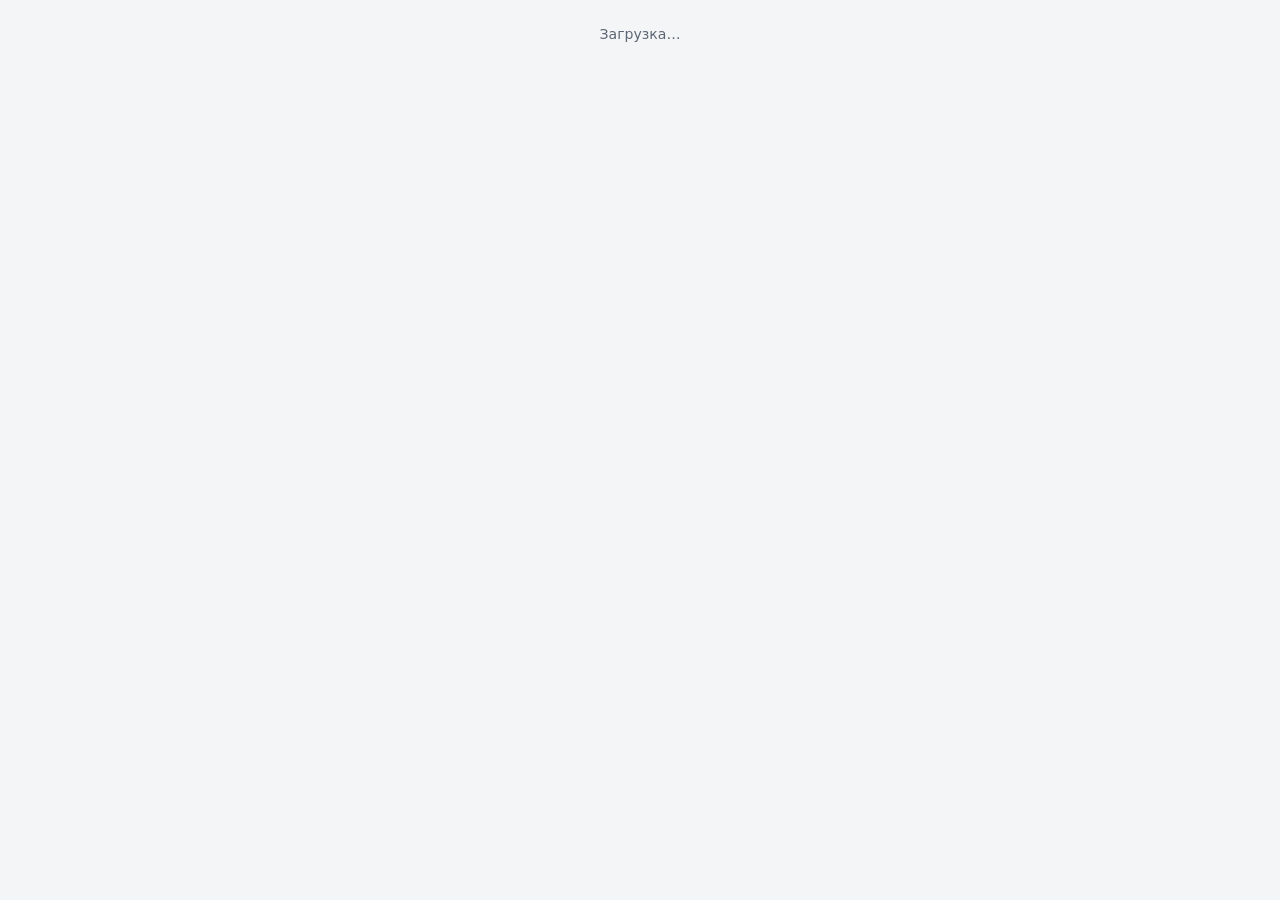
==== commit 4b5d73ff: "Add standalone phone app with encrypted sync to the desktop app - docs/: installable offline web app" ====
--- a/index.html
+++ b/index.html
@@ -2,590 +2,9 @@
 <html lang="ru">
 <head>
 <meta charset="utf-8">
-<meta name="viewport" content="width=device-width, initial-scale=1, viewport-fit=cover">
-<title>Minkin</title>
-<link rel="manifest" href="manifest.webmanifest">
-<meta name="theme-color" content="#d6336c">
-<link rel="icon" href="icons/icon-192.png">
-<link rel="apple-touch-icon" href="icons/icon-192.png">
-<style>
-/* Оформление по умолчанию — светлое; тёмное — по системе или выбором темы. */
-:root {
-  --bg: #f5f6f8;
-  --card: #ffffff;
-  --text: #1d2330;
-  --muted: #6b7280;
-  --accent: #d6336c;
-  --accent-soft: #fde7ef;
-  --border: #e3e6ec;
-  --radius: 16px;
-  color-scheme: light;
-}
-
-@media (prefers-color-scheme: dark) {
-  :root:not([data-theme]) {
-    --bg: #14171f;
-    --card: #1e222c;
-    --text: #e8eaf0;
-    --muted: #9aa1b2;
-    --accent: #ff6b9a;
-    --accent-soft: #3a2230;
-    --border: #2d3340;
-    color-scheme: dark;
-  }
-}
-
-:root[data-theme=dark] {
-  --bg: #14171f;
-  --card: #1e222c;
-  --text: #e8eaf0;
-  --muted: #9aa1b2;
-  --accent: #ff6b9a;
-  --accent-soft: #3a2230;
-  --border: #2d3340;
-  color-scheme: dark;
-}
-
-:root[data-theme=pink] {
-  --bg: #fff4f8;
-  --card: #ffffff;
-  --text: #4a1d33;
-  --muted: #a06a84;
-  --accent: #e0519a;
-  --accent-soft: #ffe3f0;
-  --border: #f6cfe2;
-  color-scheme: light;
-}
-
-:root[data-theme=mint] {
-  --bg: #effbf5;
-  --card: #ffffff;
-  --text: #173d30;
-  --muted: #5d8a79;
-  --accent: #1f9d6b;
-  --accent-soft: #d9f5e8;
-  --border: #cdeee0;
-  color-scheme: light;
-}
-
-:root[data-theme=sky] {
-  --bg: #eef6ff;
-  --card: #ffffff;
-  --text: #17324d;
-  --muted: #5f7d99;
-  --accent: #2f7fd1;
-  --accent-soft: #dcecff;
-  --border: #cfe2f7;
-  color-scheme: light;
-}
-
-:root[data-theme=violet] {
-  --bg: #f6f3ff;
-  --card: #ffffff;
-  --text: #2d1f4d;
-  --muted: #7a6c99;
-  --accent: #7c4dd6;
-  --accent-soft: #ece3ff;
-  --border: #e0d5f7;
-  color-scheme: light;
-}
-
-* {
-  box-sizing: border-box;
-}
-
-body {
-  margin: 0;
-  background: var(--bg);
-  color: var(--text);
-  font-family: system-ui, -apple-system, 'Segoe UI', Roboto, sans-serif;
-  line-height: 1.45;
-}
-
-[hidden] {
-  display: none !important;
-}
-
-.app {
-  max-width: 640px;
-  margin: 0 auto;
-  padding-block: 16px;
-  padding-left: max(16px, env(safe-area-inset-left, 0px));
-  padding-right: max(16px, env(safe-area-inset-right, 0px));
-}
-
-.app-header {
-  display: flex;
-  flex-wrap: wrap;
-  align-items: flex-start;
-  justify-content: space-between;
-  gap: 12px;
-  margin-bottom: 16px;
-}
-
-.brand h1 {
-  font-size: 1.4rem;
-  margin: 0;
-}
-
-.tagline {
-  margin: 2px 0 0;
-  color: var(--muted);
-  font-size: 0.9rem;
-}
-
-.header-tools {
-  display: flex;
-  flex-direction: column;
-  align-items: flex-end;
-  gap: 8px;
-}
-
-/* Выбор языка интерфейса: отдельная «таблетка» с глобусом. */
-.ui-pick {
-  display: inline-flex;
-  align-items: center;
-  gap: 6px;
-  padding: 4px 6px 4px 12px;
-  border-radius: 999px;
-  background: var(--card);
-  border: 1px solid var(--border);
-}
-
-.ui-pick select {
-  border: 0;
-  background: transparent;
-  color: var(--text);
-  font: inherit;
-  font-size: 0.9rem;
-  padding: 4px 6px;
-  cursor: pointer;
-}
-
-/* Цветовые темы — кружки. */
-.themes {
-  display: flex;
-  gap: 8px;
-}
-
-.swatch {
-  width: 22px;
-  height: 22px;
-  border-radius: 50%;
-  border: 1px solid var(--border);
-  padding: 0;
-  cursor: pointer;
-}
-
-.swatch.is-active {
-  box-shadow: 0 0 0 2px var(--bg), 0 0 0 4px var(--accent);
-}
-
-.card {
-  background: var(--card);
-  border: 1px solid var(--border);
-  border-radius: var(--radius);
-  padding: 20px;
-  margin-bottom: 16px;
-}
-
-.card h2 {
-  font-size: 1.1rem;
-  margin: 0 0 12px;
-}
-
-/* Выбор языков: «откуда → куда» с поменяться посередине. */
-.lang-card {
-  display: grid;
-  grid-template-columns: 1fr auto 1fr;
-  align-items: end;
-  gap: 10px;
-}
-
-.lang-box {
-  display: flex;
-  flex-direction: column;
-  gap: 6px;
-  min-width: 0;
-}
-
-.lang-label {
-  font-size: 0.8rem;
-  text-transform: uppercase;
-  letter-spacing: 0.06em;
-  color: var(--muted);
-}
-
-.lang-select {
-  width: 100%;
-  padding: 12px 14px;
-  border-radius: 12px;
-  border: 2px solid var(--accent);
-  background: var(--accent-soft);
-  color: var(--text);
-  font: inherit;
-  font-size: 1rem;
-  font-weight: 600;
-}
-
-.swap {
-  width: 44px;
-  height: 44px;
-  border-radius: 50%;
-  border: 0;
-  background: var(--accent);
-  color: #fff;
-  font-size: 1.3rem;
-  cursor: pointer;
-  align-self: end;
-}
-
-.share {
-  display: flex;
-  flex-wrap: wrap;
-  gap: 8px;
-  margin-top: 12px;
-}
-
-.hint {
-  margin: 0 0 12px;
-  color: var(--muted);
-  font-size: 0.9rem;
-}
-
-.rec-audio {
-  width: 100%;
-  margin-top: 12px;
-}
-
-/* Режим озвучки: переключатель-пилюля. */
-.mode-chips {
-  display: flex;
-  gap: 0;
-  margin-bottom: 12px;
-  padding: 4px;
-  border-radius: 999px;
-  background: var(--bg);
-  border: 1px solid var(--border);
-}
-
-.mode-chips .chip {
-  flex: 1;
-  border: 0;
-  border-radius: 999px;
-  text-align: center;
-}
-
-.chips {
-  display: flex;
-  flex-wrap: wrap;
-  gap: 8px;
-}
-
-.chip {
-  border: 1px solid var(--border);
-  background: var(--bg);
-  color: var(--text);
-  padding: 6px 12px;
-  border-radius: 999px;
-  font: inherit;
-  font-size: 0.9rem;
-  cursor: pointer;
-  white-space: nowrap;
-}
-
-.chip.is-active {
-  background: var(--accent);
-  border-color: var(--accent);
-  color: #fff;
-}
-
-a.chip {
-  text-decoration: none;
-  display: inline-flex;
-  align-items: center;
-}
-
-.mic {
-  display: flex;
-  flex-direction: column;
-  align-items: center;
-  gap: 8px;
-  width: 100%;
-  padding: 24px 12px;
-  margin-bottom: 16px;
-  border: 2px dashed var(--accent);
-  border-radius: var(--radius);
-  background: var(--accent-soft);
-  color: var(--text);
-  font: inherit;
-  cursor: pointer;
-  transition: transform 0.1s ease;
-}
-
-.mic:active {
-  transform: scale(0.98);
-}
-
-.mic:disabled {
-  opacity: 0.5;
-  cursor: not-allowed;
-}
-
-.mic-icon {
-  font-size: 2.4rem;
-  line-height: 1;
-}
-
-.mic.is-listening {
-  border-style: solid;
-  animation: pulse 1.4s ease-in-out infinite;
-}
-
-@keyframes pulse {
-  0%, 100% { box-shadow: 0 0 0 0 rgba(214, 51, 108, 0.35); }
-  50% { box-shadow: 0 0 0 12px rgba(214, 51, 108, 0); }
-}
-
-.field-label {
-  display: block;
-  font-size: 0.9rem;
-  color: var(--muted);
-  margin-bottom: 6px;
-}
-
-textarea {
-  width: 100%;
-  padding: 12px;
-  border: 1px solid var(--border);
-  border-radius: 12px;
-  background: var(--bg);
-  color: var(--text);
-  font: inherit;
-  font-size: 1.05rem;
-  resize: vertical;
-  margin-bottom: 10px;
-}
-
-textarea:focus {
-  outline: 2px solid var(--accent);
-  outline-offset: 1px;
-}
-
-.btn {
-  width: 100%;
-  padding: 12px 16px;
-  border-radius: 12px;
-  font: inherit;
-  font-weight: 600;
-  cursor: pointer;
-  border: 1px solid transparent;
-}
-
-.btn:disabled {
-  opacity: 0.6;
-  cursor: wait;
-}
-
-/* Главное действие — заполненная кнопка, остальные — контурные или мягкие. */
-.btn-primary {
-  background: var(--accent);
-  color: #fff;
-}
-
-.btn-secondary {
-  background: transparent;
-  color: var(--text);
-  border-color: var(--border);
-}
-
-.btn-soft {
-  background: var(--accent-soft);
-  color: var(--accent);
-}
-
-.btn-record.is-recording {
-  background: var(--accent);
-  border-color: var(--accent);
-  color: #fff;
-}
-
-.result {
-  margin-top: 16px;
-  padding: 16px;
-  border-radius: 12px;
-  background: var(--bg);
-  border: 1px solid var(--border);
-}
-
-.result-source {
-  color: var(--muted);
-  margin: 0 0 6px;
-}
-
-.result-target {
-  font-size: 1.4rem;
-  font-weight: 600;
-  margin: 0 0 14px;
-}
-
-.status {
-  min-height: 1.2em;
-  margin: 12px 0 0;
-  color: var(--muted);
-  font-size: 0.95rem;
-}
-
-.filters {
-  display: flex;
-  flex-wrap: wrap;
-  gap: 8px;
-  margin-bottom: 12px;
-}
-
-.phrase-list {
-  list-style: none;
-  margin: 0;
-  padding: 0;
-}
-
-.phrase {
-  display: flex;
-  align-items: center;
-  gap: 8px;
-  border-top: 1px solid var(--border);
-}
-
-.phrase:first-child {
-  border-top: 0;
-}
-
-.phrase-pick {
-  flex: 1;
-  display: flex;
-  flex-direction: column;
-  align-items: flex-start;
-  gap: 2px;
-  padding: 12px 4px;
-  border: 0;
-  background: transparent;
-  color: var(--text);
-  text-align: start;
-  font: inherit;
-  cursor: pointer;
-  min-width: 0;
-}
-
-.phrase-target {
-  color: var(--accent);
-  font-size: 0.95rem;
-}
-
-.icon-btn {
-  flex: none;
-  width: 40px;
-  height: 40px;
-  border-radius: 50%;
-  border: 0;
-  background: var(--accent-soft);
-  color: var(--accent);
-  cursor: pointer;
-  font-size: 0.9rem;
-}
-
-.footer-note {
-  color: var(--muted);
-  font-size: 0.85rem;
-  text-align: center;
-  margin: 8px 0 24px;
-}
-
-.footer-note a {
-  color: var(--accent);
-}
-
-@media (max-width: 420px) {
-  .lang-card {
-    grid-template-columns: 1fr;
-  }
-  .swap {
-    justify-self: center;
-    align-self: center;
-  }
-}
-</style>
+<meta name="robots" content="noindex">
+<meta http-equiv="refresh" content="0; url=docs/">
+<title>Мой капитал</title>
 </head>
-<body>
-<main class="app">
-  <header class="app-header">
-    <div class="brand">
-      <h1 data-i18n="appTitle">Minkin · Переводчик</h1>
-      <p class="tagline" data-i18n="tagline">Звук на звук</p>
-    </div>
-    <div class="header-tools">
-      <label class="ui-pick"><span aria-hidden="true">🌐</span><select id="ui-lang" data-i18n-aria="uiLang"></select></label>
-      <div class="themes" id="themes" role="radiogroup" data-i18n-aria="themeLabel"></div>
-    </div>
-  </header>
-
-  <section class="card lang-card">
-    <div class="lang-box">
-      <span class="lang-label" data-i18n="inputLabel">Язык ввода</span>
-      <select id="input-lang" class="lang-select" data-i18n-aria="inputLabel"></select>
-    </div>
-    <button type="button" id="swap-btn" class="swap" data-i18n-aria="swap" aria-label="Поменять местами">⇄</button>
-    <div class="lang-box">
-      <span class="lang-label" data-i18n="outputLabel">Язык перевода</span>
-      <select id="output-lang" class="lang-select" data-i18n-aria="outputLabel"></select>
-    </div>
-  </section>
-
-  <section class="card">
-    <div class="chips mode-chips" id="mode-chips" role="radiogroup" data-i18n-aria="modeLabel"></div>
-    <button type="button" id="mic" class="mic">
-      <span class="mic-icon" aria-hidden="true">🎙</span>
-      <span id="mic-label"></span>
-    </button>
-
-    <label class="field-label" for="source-text" data-i18n="textLabel">Ваш текст</label>
-    <textarea id="source-text" rows="3" data-i18n-placeholder="textPlaceholder"></textarea>
-    <button type="button" id="translate-btn" class="btn btn-primary" data-i18n="translate">Перевести</button>
-
-    <div id="result" class="result" hidden>
-      <p class="result-source" id="result-source" dir="auto"></p>
-      <p class="result-target" id="result-target"></p>
-      <button type="button" id="play-btn" class="btn btn-soft" data-i18n="play">▶ Воспроизвести</button>
-      <div class="share">
-        <button type="button" id="share-native" class="chip" data-i18n="share">Поделиться</button>
-        <button type="button" id="share-copy" class="chip" data-i18n="copy">Копировать</button>
-      </div>
-    </div>
-
-    <p id="status" class="status" role="status" aria-live="polite"></p>
-  </section>
-
-  <section class="card">
-    <h2 data-i18n="phrasebook">Разговорник</h2>
-    <div class="filters chips" id="filters"></div>
-    <ul class="phrase-list" id="phrase-list"></ul>
-  </section>
-
-  <section class="card">
-    <h2 data-i18n="recordTitle">Запись</h2>
-    <p class="hint" data-i18n="recordHint">Запишите свою фразу, прослушайте и отправьте файлом.</p>
-    <button type="button" id="record-btn" class="btn btn-soft btn-record" data-i18n="record">● Записать</button>
-    <audio id="rec-audio" class="rec-audio" controls hidden></audio>
-    <div class="share">
-      <button type="button" id="share-audio" class="chip" data-i18n="shareAudio" hidden>Поделиться записью</button>
-      <a id="rec-download" class="chip" data-i18n="download" hidden>Скачать запись</a>
-    </div>
-  </section>
-
-  <p class="footer-note" data-i18n="footer"></p>
-  <p class="footer-note"><a href="privacy.html">Политика конфиденциальности</a></p>
-</main>
-
-<script src="i18n.js"></script>
-<script src="app.js"></script>
-</body>
+<body><p><a href="docs/">Открыть приложение «Мой капитал»</a></p></body>
 </html>
